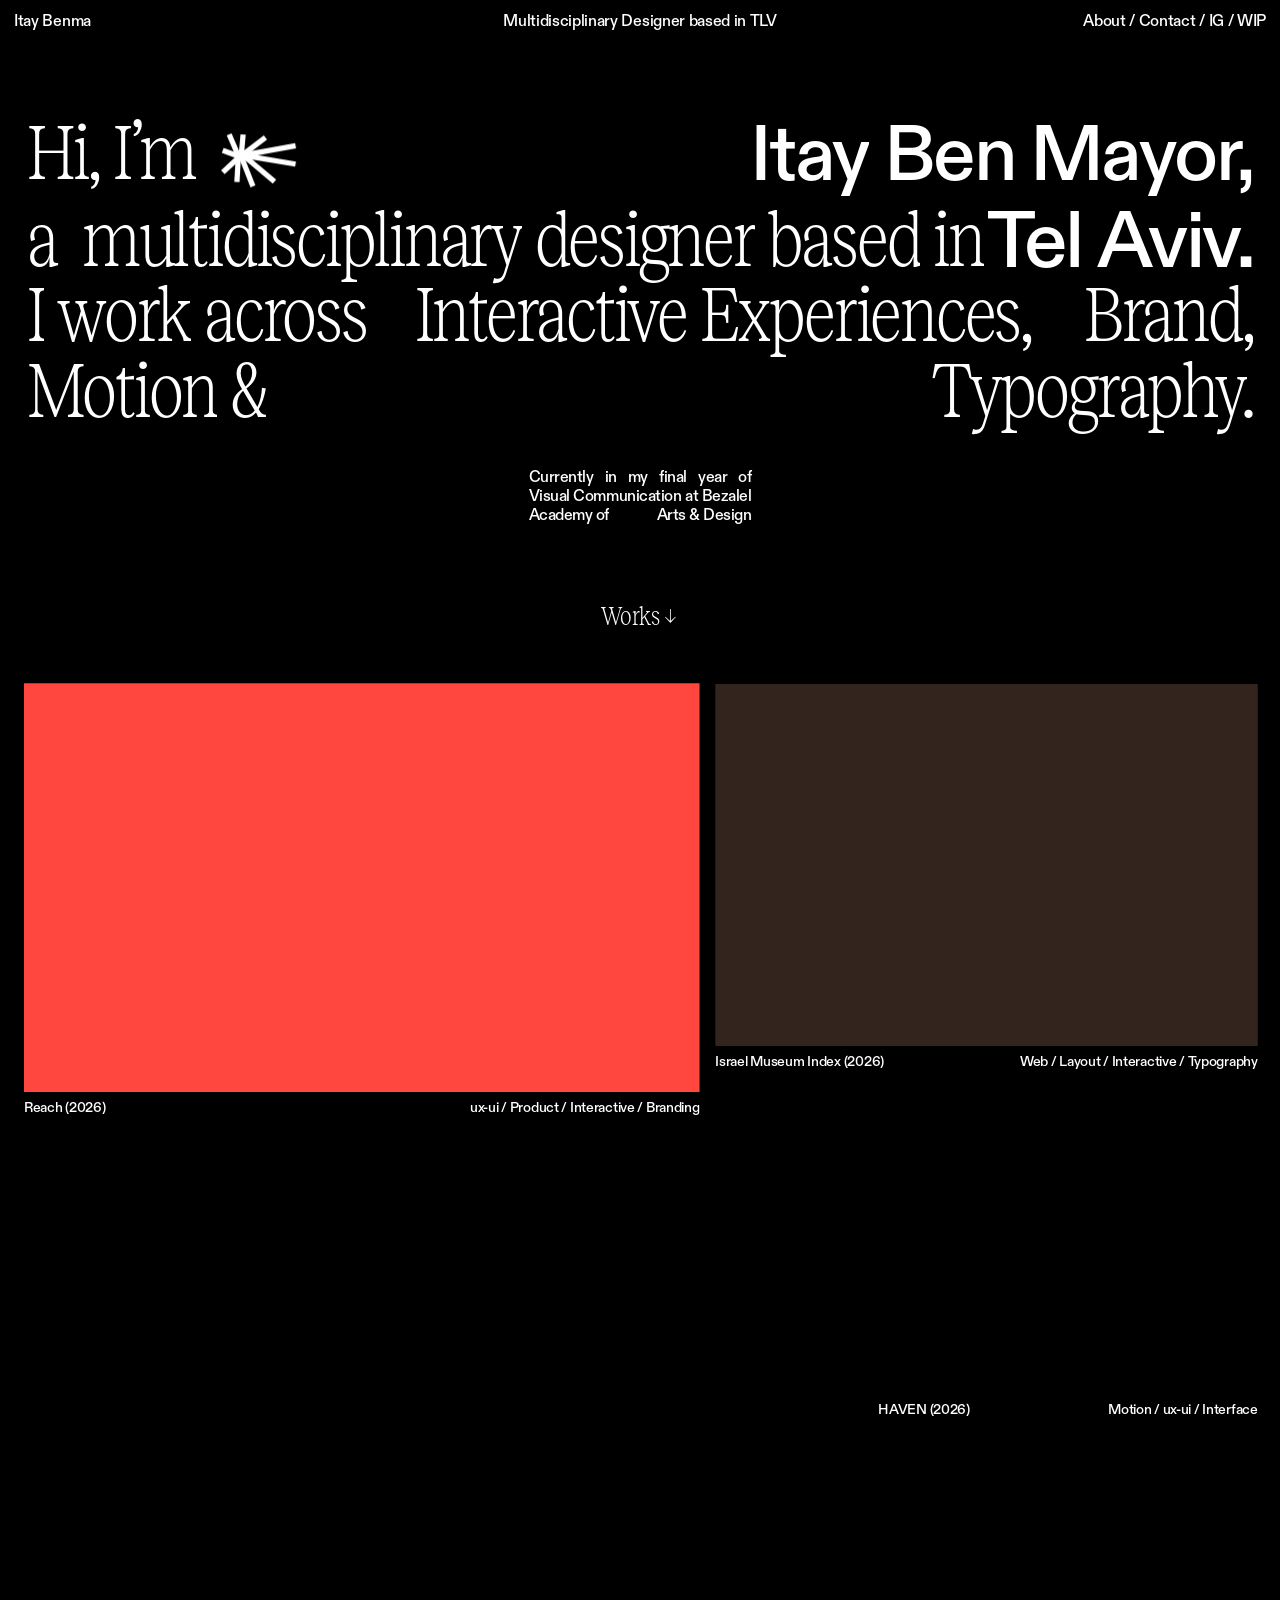
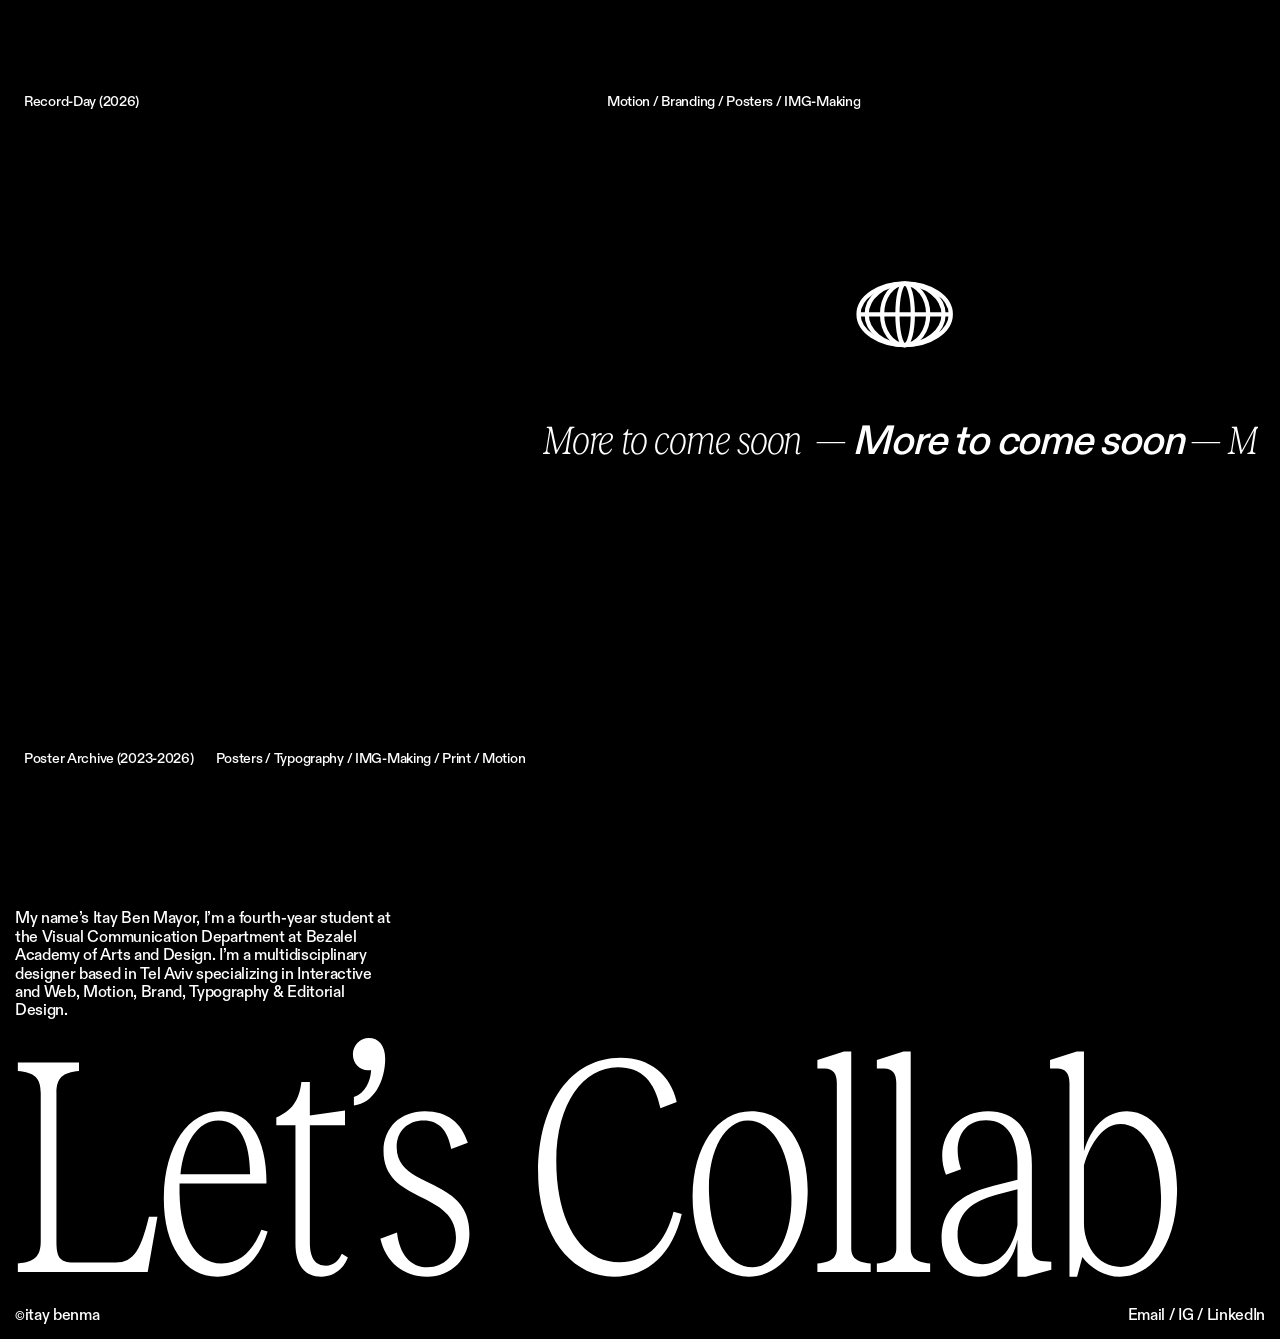
==== index.html @ f0931d13 "Videos back to their original quality (only reordered so they start playing at once); the museum sho" ====
<!DOCTYPE html>
<html lang="en">
<head>
  <meta charset="UTF-8">
  <meta name="viewport" content="width=device-width, initial-scale=1">
  <title>Itay Benma</title>
  <link rel="icon" href="favicon.svg?v=7" type="image/svg+xml">
  <link rel="stylesheet" href="styles.css?v=177">
  <!-- The fonts load right away, so a new page shows up already in its own type -->
  <link rel="preload" href="fonts/ABCDiatype-Medium-Trial.woff" as="font" type="font/woff" crossorigin>
  <link rel="preload" href="fonts/RecklessCondensedS-TRIAL-Light.woff" as="font" type="font/woff" crossorigin>
  <!-- Chrome: prepares a page in the background as soon as its link is pointed at or touched, so it opens instantly -->
  <script type="speculationrules">{ "prerender": [{ "where": { "href_matches": "/*" }, "eagerness": "moderate" }] }</script>
  <!-- The opening (home.js, styles.css "Intro"): on arriving or reloading,
       not when coming from another page of the site, going Back, or prepared in the background -->
  <script>
    const fromSite = document.referrer.startsWith(location.origin) || performance.getEntriesByType("navigation")[0]?.type === "back_forward";
    const isReload = performance.getEntriesByType("navigation")[0]?.type === "reload";
    if ((isReload || !fromSite) && !document.prerendering && !matchMedia("(prefers-reduced-motion: reduce)").matches) {
      document.documentElement.classList.add("intro");
      history.scrollRestoration = "manual"; // a reload starts at the top, where the intro plays
      // No scrolling until the intro is done (home.js takes .intro off then). The gestures themselves are
      // stopped, not the scrollbar hidden: hiding it would widen the page mid-intro, and iPhone ignores it
      const keys = [" ", "ArrowDown", "ArrowUp", "PageDown", "PageUp", "Home", "End"];
      const stop = (event) => { if (event.type !== "keydown" || keys.includes(event.key)) event.preventDefault(); };
      const gestures = ["wheel", "touchmove", "keydown"];
      gestures.forEach((type) => addEventListener(type, stop, { passive: false }));
      new MutationObserver((changes, watcher) => {
        if (document.documentElement.classList.contains("intro")) return;
        gestures.forEach((type) => removeEventListener(type, stop));
        watcher.disconnect();
      }).observe(document.documentElement, { attributes: true, attributeFilter: ["class"] });
    }
  </script>
  <!-- "?v=": raise the number after changing a script or styles.css, so browsers drop their old saved copy -->
  <script src="script.js?v=81" defer></script>
  <script src="home.js?v=42" defer></script>
</head>
<body class="home">
  <!-- Top bar: name (left), tagline (center), links (right) -->
  <header class="top-bar">
    <!-- On hover "Itay Benma" rolls into "Works" -->
    <a class="top-bar__name roll" href="index.html#works" aria-label="Itay Benma" aria-current="page"><span class="roll__from">Itay Benma</span><span class="roll__to link-line" aria-hidden="true">Works</span></a>
    <p class="top-bar__tagline">Multidisciplinary Designer based in TLV</p>
    <nav class="top-bar__links">
      <a class="link-line" href="about.html">About</a> /
      <!-- Kept together: on phones they share one line in the stacked menu -->
      <span class="top-bar__pair"><a class="link-line" href="#contact">Contact</a> / <a class="link-line" href="https://www.instagram.com/itay_benma/" target="_blank" rel="noopener"><span class="top-bar__ig">IG</span><span class="top-bar__instagram">Instagram</span></a></span> /
      <a class="link-line" href="wip.html">WIP</a>
    </nav>
  </header>

  <!-- Positions follow the 1440px-wide Figma frame ("Home screen") -->
  <main class="hero">
    <!-- Each line is spread across the page, like in Figma -->
    <h1 class="hero__statement">
      <span class="hero__line"><span>Hi, I’m</span><span class="hero__bold">Itay Ben Mayor,</span></span>
      <span class="hero__line"><span>a&nbsp; multidisciplinary designer based in</span><span class="hero__bold">Tel Aviv.</span></span>
      <span class="hero__line"><span>I work across</span><span>Interactive Experiences,</span><span>Brand,</span></span>
      <span class="hero__line"><span>Motion &amp;</span><span>Typography.</span></span>
    </h1>
    <!-- Phones: the headline as set in the Figma phone frame ("phone - home screen" 353:2), one line per row:
         the full lines run edge to edge, the first and last two are centered. Reckless, with the name and
         Tel Aviv in Diatype (<b>). The live headline above is kept for screen readers; home.js gives each
         word (.w) its window and its moment in the opening, like the live words -->
    <div class="hero__phone-statement" aria-hidden="true">
      <span class="hero__phone-line is-center"><span><span class="w">Hi,</span> <span class="w">I’m</span></span></span>
      <span class="hero__phone-line"><b class="w">Itay</b><b class="w">Ben</b><b class="w">Mayor,</b></span>
      <span class="hero__phone-line"><span class="w">a</span><span class="w">multidisciplinary</span></span>
      <span class="hero__phone-line"><span class="w">designer</span><span class="w">based</span><span class="w">in</span></span>
      <span class="hero__phone-line"><b class="w">Tel Aviv.</b><span class="w">I</span><span class="w">work</span></span>
      <span class="hero__phone-line"><span class="w">across</span><span class="w">Interactive</span></span>
      <span class="hero__phone-line"><span class="w">Experiences,</span><span class="w">Brand,</span></span>
      <span class="hero__phone-line is-center"><span class="w">Motion &amp;</span></span>
      <span class="hero__phone-line is-center"><span class="w">Typography.</span></span>
    </div>
    <img class="hero__spark" src="IMG/spark.svg" width="86" height="62" alt="">

    <p class="hero__note">Currently in my final year of Visual Communication at Bezalel Academy of <span class="hero__note-end">Arts &amp; Design</span></p>

    <!-- Computers: points down to the works; it comes in after the intro, its arrow dropping again and again behind a window -->
    <a class="hero__works" href="#works"><span class="link-line">Works</span> <span class="hero__arrow" aria-hidden="true"><span>→</span></span></a>

    <!-- Computers: the works as an index of rows (no. / name / year / tags); hovering one opens a crack, a click opens it
         to fill the screen while the others squash (styles.css "Works as an index of rows"). Phones: the cards, from the Figma phone frame -->
    <!-- #works holds both: on computers the grid (".tiles"), on phones the rows (".works") -->
    <div class="works-area" id="works">
    <!-- Computers: the works as a grid of five, as drawn in Figma ("Home screen" 302:132) -->
    <div class="tiles">
      <a class="tile tile--reach" href="reach.html" data-cursor="More info">
        <span class="tile__media"><video width="1920" height="1204" muted loop playsinline preload="none" data-play aria-hidden="true"><source src="IMG/Reach/web/site-sequence-phone.mp4" media="(max-width: 700px)"><source src="IMG/Reach/web/site-sequence.mp4"></video></span>
        <span class="tile__label"><span><span class="tile__no">no. 1</span> <span class="link-line">Reach
(2026)</span></span><span><span class="link-line">ux-ui / Product / Interactive / Branding</span></span></span>
      </a>
      <a class="tile tile--museum" href="israel-museum.html" data-cursor="More info">
        <span class="tile__media"><video width="1920" height="1178" muted loop playsinline preload="none" data-play aria-hidden="true"><source src="IMG/Israel-Museum-Index/web/showreel-phone.mp4" media="(max-width: 700px)"><source src="IMG/Israel-Museum-Index/web/showreel.mp4"></video></span>
        <span class="tile__label"><span><span class="tile__no">no. 2</span> <span class="link-line">Israel Museum Index
(2026)</span></span><span><span class="link-line">Web / Layout / Interactive / Typography</span></span></span>
      </a>
      <a class="tile tile--record" href="record-day.html" data-cursor="More info">
        <span class="tile__media"><video width="1920" height="1106" muted loop playsinline preload="none" data-play aria-hidden="true"><source src="IMG/Record-Day/web/train-station-phone.mp4" media="(max-width: 700px)"><source src="IMG/Record-Day/web/train-station.mp4"></video></span>
        <span class="tile__label"><span><span class="tile__no">no. 3</span> <span class="link-line">Record-Day
(2026)</span></span><span><span class="link-line">Motion / Branding / Posters / IMG-Making</span></span></span>
      </a>
      <a class="tile tile--haven" href="haven.html" data-cursor="More info">
        <span class="tile__media"><video src="IMG/HAVEN/web/desktop.mp4" width="1920" height="1080" muted loop playsinline preload="none" data-play aria-hidden="true"></video></span>
        <span class="tile__label"><span><span class="tile__no">no. 4</span> <span class="link-line">HAVEN
(2026)</span></span><span><span class="link-line">Motion / ux-ui / Interface</span></span></span>
      </a>
      <a class="tile tile--posters" href="posters.html" data-cursor="More info">
        <span class="tile__media"><video width="1080" height="1350" muted loop playsinline preload="none" data-play aria-hidden="true"><source src="IMG/Posters/web/showreel-edited-phone.mp4" media="(max-width: 700px)"><source src="IMG/Posters/web/showreel-edited.mp4"></video></span>
        <span class="tile__label"><span><span class="tile__no">no. 5</span> <span class="link-line">Poster Archive
(2023-2026)</span></span><span><span class="link-line">Posters / Typography / IMG-Making / Print<span class="tile__computer-only"> / Motion</span></span></span></span>
      </a>
    </div>

    <!-- Computers: beside Poster Archive, About's globe and a strip like its "Open to work" (Figma "Home screen experiments" 703:2) -->
    <svg class="more-soon__globe" viewBox="-3 -3 115.5 79" aria-hidden="true" fill="none" stroke="white" stroke-width="5">
      <ellipse cx="54.75" cy="36.5" rx="54.75" ry="36.5"/>
      <line x1="0" y1="36.5" x2="109.5" y2="36.5"/>
      <g class="globe__meridians">
        <path/><path/><path/><path/><path/><path/>
      </g>
    </svg>
    <div class="more-soon__strip" aria-label="More to come soon">
      <p class="about-story__track" aria-hidden="true"><span><i>More to come soon</i>  — <b>More to come soon</b> — </span><span><i>More to come soon</i>  — <b>More to come soon</b> — </span><span><i>More to come soon</i>  — <b>More to come soon</b> — </span><span><i>More to come soon</i>  — <b>More to come soon</b> — </span></p>
    </div>

    <div class="works">
    <!-- The works. Hovering a card turns the cursor into a circle in the project's colors with "More info"
         (data-cursor, script.js; the colors are --circle and --circle-ink in styles.css) -->
    <a class="work work--reach" href="reach.html" data-cursor="More info">
      <!-- Touch screens have no cursor to grow, so the card wears the circle as a sticker instead -->
      <span class="work__sticker" aria-hidden="true"><svg viewBox="0 0 120 120"><path id="sticker-reach" d="M60 60m-41 0a41 41 0 1 1 82 0a41 41 0 1 1 -82 0" fill="none"/><text><textPath href="#sticker-reach" textLength="257" lengthAdjust="spacing">More info · More info · </textPath></text></svg></span>
      <span class="work__row"><span class="work__track"><span>no. 1</span><span><b>Reach</b></span><b>(2026)</b><span>ux-ui / Product / Interactive / Branding</span></span></span>
      <!-- Computers: the open card, as drawn in Figma ("Home screen"): three screens on a dark board with two route
           lines, the site on a red board, and two app clips over a route line. It runs left without end
           (home.js copies the set once after itself). Phones keep the frame under it -->
      <span class="work__card work__card--reach">
        <span class="work__set">
          <span class="work__board work__board--dark"></span>
          <span class="work__route work__route--1"><span><img src="IMG/Reach/page/vector-141.svg" width="708.89" height="52.4959" alt="" loading="lazy"></span></span>
          <span class="work__route work__route--2"><span><img src="IMG/Reach/page/vector-142.svg" width="708.742" height="52.9892" alt="" loading="lazy"></span></span>
          <img class="work__card-phone work__card-phone--congrats" src="IMG/Reach/mood/reach-phone-congrats.png" width="844" height="1738" alt="" loading="lazy">
          <img class="work__card-phone work__card-phone--timer" src="IMG/Reach/mood/reach-phone-timer.png" width="844" height="1738" alt="" loading="lazy">
          <img class="work__card-phone work__card-phone--arm" src="IMG/Reach/mood/reach-phone-arm-pain.png" width="844" height="1738" alt="" loading="lazy">
          <span class="work__board work__board--red"></span>
          <video class="work__card-site" width="1920" height="1204" muted loop playsinline preload="none" data-play aria-hidden="true"><source src="IMG/Reach/web/site-sequence-phone.mp4" media="(max-width: 700px)"><source src="IMG/Reach/web/site-sequence.mp4"></video>
          <img class="work__card-line" src="IMG/Reach/page/card-route.svg" width="303.238" height="111.823" alt="" loading="lazy">
          <video class="work__card-app work__card-app--home" src="IMG/Reach/web/app-home.mp4" width="1380" height="1992" muted loop playsinline preload="none" data-play aria-hidden="true"></video>
          <video class="work__card-app work__card-app--check-in" src="IMG/Reach/web/app-check-in.mp4" width="1380" height="1992" muted loop playsinline preload="none" data-play aria-hidden="true"></video>
        </span>
      </span>
      <span class="work__frame">
        <span class="work__label"><span>No. 1</span><span>Reach</span></span>
        <video class="work__site" width="1920" height="1204" muted loop playsinline preload="none" data-play aria-hidden="true"><source src="IMG/Reach/web/site-sequence-phone.mp4" media="(max-width: 700px)"><source src="IMG/Reach/web/site-sequence.mp4"></video>
        <img class="work__phone" src="IMG/Reach/mood/reach-phone-arm-pain.png" width="844" height="1738" alt="" loading="lazy">
      </span>
      <span class="work__info">
        <span>Landing Page &amp; App</span>
        <span>ux-ui / Product / Interactive / Branding</span>
      </span>
    </a>

    <a class="work work--museum" href="israel-museum.html" data-cursor="More info">
      <span class="work__sticker" aria-hidden="true"><svg viewBox="0 0 120 120"><path id="sticker-museum" d="M60 60m-41 0a41 41 0 1 1 82 0a41 41 0 1 1 -82 0" fill="none"/><text><textPath href="#sticker-museum" textLength="257" lengthAdjust="spacing">More info · More info · </textPath></text></svg></span>
      <span class="work__row"><span class="work__track"><span>no. 2</span><span><b>Israel Museum Index</b></span><b>(2026)</b><span>Web / Layout / Interactive / Typography</span></span></span>
      <!-- Computers: the open card. Israel Museum Index: four of its page's clips, side by side and running left (home.js). Phones keep the frame under it -->
      <span class="work__card work__card--row">
        <video width="1920" height="1178" muted loop playsinline preload="none" data-play aria-hidden="true"><source src="IMG/Israel-Museum-Index/web/showreel-phone.mp4" media="(max-width: 700px)"><source src="IMG/Israel-Museum-Index/web/showreel.mp4"></video>
        <video width="1920" height="1170" muted loop playsinline preload="none" data-play aria-hidden="true"><source src="IMG/Israel-Museum-Index/web/03-artwork-page-phone.mp4" media="(max-width: 700px)"><source src="IMG/Israel-Museum-Index/web/03-artwork-page.mp4"></video>
        <video width="1920" height="1170" muted loop playsinline preload="none" data-play aria-hidden="true"><source src="IMG/Israel-Museum-Index/web/04-index-list-grid-phone.mp4" media="(max-width: 700px)"><source src="IMG/Israel-Museum-Index/web/04-index-list-grid.mp4"></video>
        <video width="1920" height="1170" muted loop playsinline preload="none" data-play aria-hidden="true"><source src="IMG/Israel-Museum-Index/web/collections-hover-phone.mp4" media="(max-width: 700px)"><source src="IMG/Israel-Museum-Index/web/collections-hover.mp4"></video>
      </span>
      <span class="work__frame">
        <span class="work__label"><span>No. 2</span><span>Israel Museum Index</span></span>
        <span class="work__screen">
          <video class="work__reel" width="1920" height="1178" muted loop playsinline preload="none" data-play aria-hidden="true"><source src="IMG/Israel-Museum-Index/web/showreel-phone.mp4" media="(max-width: 700px)"><source src="IMG/Israel-Museum-Index/web/showreel.mp4"></video>
        </span>
      </span>
      <span class="work__info">
        <span>Website</span>
        <span>Web / Layout / Interactive / Typography</span>
      </span>
    </a>

    <!-- No pages for these two yet, so they aren't links -->
    <a class="work work--record" href="record-day.html" data-cursor="More info">
      <span class="work__sticker" aria-hidden="true"><svg viewBox="0 0 120 120"><path id="sticker-record" d="M60 60m-41 0a41 41 0 1 1 82 0a41 41 0 1 1 -82 0" fill="none"/><text><textPath href="#sticker-record" textLength="257" lengthAdjust="spacing">More info · More info · </textPath></text></svg></span>
      <span class="work__row"><span class="work__track"><span>no. 3</span><span><b>Record-Day</b></span><b>(2026)</b><span>Motion / Branding / Posters / IMG-Making</span></span></span>
      <!-- Computers: the open card. Record Day: four of its page's pieces, side by side and running left (home.js). Phones keep the frame under it -->
      <span class="work__card work__card--row">
        <video width="848" height="1508" muted loop playsinline preload="none" data-play aria-hidden="true"><source src="IMG/Record-Day/web/bus-poster-phone.mp4" media="(max-width: 700px)"><source src="IMG/Record-Day/web/bus-poster.mp4"></video>
        <video width="1920" height="1106" muted loop playsinline preload="none" data-play aria-hidden="true"><source src="IMG/Record-Day/web/train-station-phone.mp4" media="(max-width: 700px)"><source src="IMG/Record-Day/web/train-station.mp4"></video>
        <video width="848" height="1508" muted loop playsinline preload="none" data-play aria-hidden="true"><source src="IMG/Record-Day/web/schedule-phone.mp4" media="(max-width: 700px)"><source src="IMG/Record-Day/web/schedule.mp4"></video>
        <video width="1080" height="1350" muted loop playsinline preload="none" data-play aria-hidden="true"><source src="IMG/Record-Day/web/title-phone.mp4" media="(max-width: 700px)"><source src="IMG/Record-Day/web/title.mp4"></video>
      </span>
      <span class="work__frame">
        <span class="work__label"><span>No. 3</span><span>Record Day</span></span>
        <span class="work__screen">
          <video class="work__poster" src="IMG/Record-Day/web/card-bus-poster.mp4" width="240" height="426" muted loop playsinline preload="none" data-play aria-hidden="true"></video>
          <video class="work__poster" src="IMG/Record-Day/web/card-story-3.mp4" width="240" height="426" muted loop playsinline preload="none" data-play aria-hidden="true"></video>
          <video class="work__poster" src="IMG/Record-Day/web/card-story-2.mp4" width="240" height="426" muted loop playsinline preload="none" data-play aria-hidden="true"></video>
        </span>
      </span>
      <span class="work__info">
        <span>Branding in Motion</span>
        <span>Motion / Branding / Poster / IMG-Making</span>
      </span>
    </a>

    <a class="work work--haven" href="haven.html" data-cursor="More info">
      <span class="work__sticker" aria-hidden="true"><svg viewBox="0 0 120 120"><path id="sticker-haven" d="M60 60m-41 0a41 41 0 1 1 82 0a41 41 0 1 1 -82 0" fill="none"/><text><textPath href="#sticker-haven" textLength="257" lengthAdjust="spacing">More info · More info · </textPath></text></svg></span>
      <span class="work__row"><span class="work__track"><span>no. 4</span><span><b>HAVEN</b></span><b>(2026)</b><span>Motion / ux-ui / Interface / Branding</span></span></span>
      <!-- Computers: the open card. HAVEN: its three clips, side by side and running left (home.js). Phones keep the frame under it -->
      <span class="work__card work__card--row">
        <video class="work__card-cropped" src="IMG/HAVEN/web/desktop.mp4" width="1920" height="1080" muted loop playsinline preload="none" data-play aria-hidden="true"></video>
        <video src="IMG/HAVEN/web/onboarding-desktop.mp4" width="1440" height="1024" muted loop playsinline preload="none" data-play aria-hidden="true"></video>
        <video src="IMG/HAVEN/web/popup-feature.mp4" width="720" height="700" muted loop playsinline preload="none" data-play aria-hidden="true"></video>
      </span>
      <span class="work__frame">
        <span class="work__label"><span>No. 4</span><span>HAVEN</span></span>
        <video class="work__wide" src="IMG/HAVEN/web/desktop.mp4" width="1920" height="1080" muted loop playsinline preload="none" data-play aria-hidden="true"></video>
      </span>
      <span class="work__info">
        <span>Brand &amp; Interface</span>
        <span>Motion / ux-ui / Interaction</span>
      </span>
    </a>

    <!-- No. 5: on computers the posters in IMG/Posters, as mp4s (IMG/Posters/web), ordered so no two neighbours share a palette, even where the loop meets.
         The stills never play (no data-play): they just show their one frame, so nothing restarts while the strip runs.
         The rows are hidden now (styles.css, .works), so nothing in them loads (preload="none", loading="lazy") -->
    <a class="work work--posters" href="posters.html" data-cursor="More info">
      <span class="work__sticker" aria-hidden="true"><svg viewBox="0 0 120 120"><path id="sticker-posters" d="M60 60m-41 0a41 41 0 1 1 82 0a41 41 0 1 1 -82 0" fill="none"/><text><textPath href="#sticker-posters" textLength="257" lengthAdjust="spacing">More info · More info · </textPath></text></svg></span>
      <span class="work__row"><span class="work__track"><span>no. 5</span><span><b>Poster Archive</b></span><b>(2026)</b><span>Posters / Layout / Typography / Print</span></span></span>
      <span class="work__card work__card--row">
        <video src="IMG/Posters/web/radiohead.mp4" width="930" height="1240" muted playsinline preload="none" aria-hidden="true"></video>
        <video src="IMG/Posters/web/letter-to-infinity.mp4" width="868" height="1240" muted playsinline preload="none" aria-hidden="true"></video>
        <video src="IMG/Posters/web/bat.mp4" width="698" height="1240" muted loop playsinline preload="none" data-play aria-hidden="true"></video>
        <video src="IMG/Posters/web/casiopea.mp4" width="868" height="1240" muted playsinline preload="none" aria-hidden="true"></video>
        <video src="IMG/Posters/web/swedish-wrench.mp4" width="868" height="1240" muted playsinline preload="none" aria-hidden="true"></video>
        <video src="IMG/Posters/web/amsterdam-book-launch.mp4" width="868" height="1240" muted playsinline preload="none" aria-hidden="true"></video>
        <video src="IMG/Posters/web/night-in-the-course.mp4?v=2" width="496" height="1240" muted playsinline preload="none" aria-hidden="true"></video>
      </span>
      <!-- Phones: three of its motion posters on the black screen, like Record Day's card -->
      <span class="work__frame">
        <span class="work__label"><span>No. 5</span><span>Poster Archive</span></span>
        <span class="work__screen">
          <video class="work__poster" src="IMG/Posters/web/card-medusa.mp4" width="240" height="426" muted loop playsinline preload="none" data-play aria-hidden="true"></video>
          <video class="work__poster" src="IMG/Posters/web/card-bat.mp4" width="240" height="426" muted loop playsinline preload="none" data-play aria-hidden="true"></video>
          <video class="work__poster" src="IMG/Posters/web/card-malaria.mp4" width="240" height="426" muted loop playsinline preload="none" data-play aria-hidden="true"></video>
        </span>
      </span>
      <span class="work__info">
        <span>Posters</span>
        <span>Posters / Layout / Typography / Print</span>
      </span>
    </a>
    </div>
    </div>

  </main>

  <footer class="footer" id="contact">
    <p class="footer__bio">My name’s Itay Ben Mayor, I’m a fourth-year student at the Visual Communication Department at Bezalel Academy of Arts and Design. I’m a multidisciplinary designer based in Tel Aviv specializing in Interactive and Web, Motion, Brand, Typography &amp; Editorial Design.</p>

    <!-- Hovering a link under it rolls "Let's Collab" into that link's word, like the name into "Works" (script.js) -->
    <p class="footer__collab" aria-label="Let’s Collab"><span class="footer__word" aria-hidden="true">Let’s Collab</span></p>

    <!-- Bottom row: copyright, contact links -->
    <div class="footer__bottom">
      <p><span class="footer__copyright">©</span>itay benma</p>
      <nav class="footer__links">
        <a class="link-line" href="mailto:itaybnmr@gmail.com" data-collab="Email">Email</a> /
        <a class="link-line" href="https://www.instagram.com/itay_benma/" target="_blank" rel="noopener" data-collab="Instagram">IG</a> /
        <a class="link-line" href="https://www.linkedin.com/in/itay-ben-mayor-765231284/" target="_blank" rel="noopener" data-collab="LinkedIn">LinkedIn</a>
      </nav>
    </div>
  </footer>
</body>
</html>
---- styles.css ----
/* ===== Fonts (from the Figma file) ===== */
@font-face {
  font-family: "Reckless Condensed";
  src: url("fonts/RecklessCondensedS-TRIAL-LightItalic.woff") format("woff");
  font-weight: 300;
  font-style: italic;
}

@font-face {
  font-family: "Reckless Condensed";
  src: url("fonts/RecklessCondensedS-TRIAL-Light.woff") format("woff");
  font-weight: 300;
  font-style: normal;
}

@font-face {
  font-family: "ABC Diatype";
  src: url("fonts/ABCDiatype-Medium-Trial.woff") format("woff");
  font-weight: 500;
  font-style: normal;
}

@font-face {
  font-family: "ABC Diatype";
  src: url("fonts/ABCDiatype-Bold-Trial.woff") format("woff");
  font-weight: 700;
  font-style: normal;
}

/* ===== Design tokens: the variables and text styles of the Figma file, under the same names
   (Figma's "color/bg" is --color-bg here: a CSS name can't have a slash) ===== */
:root {
  /* Colors: Primitives */
  --black: #000000;
  --white: #ffffff;
  --red: #ff473f;
  --paper: #faf9f6;

  /* Colors: Tokens */
  --color-bg: var(--black);
  --color-text: var(--white);
  --color-accent: var(--red); /* Reach's red: its boards and its cursor circle */
  --color-card: var(--paper); /* the work cards on the home page */
  --color-card-text: var(--black); /* the labels on the cards */

  /* Colors the site uses that aren't in Figma */
  --color-panel: #0c0e12; /* the dark boards behind the work */
  --color-board-museum: #33241d; /* the brown boards on the Israel Museum Index page */

  /* Spacing */
  --space-2xs: 2px;
  --space-xs: 3px;
  --space-s: 11px; /* from the top of the screen */
  --space-m: 14px; /* from the sides of the screen */
  --space-l: 40px;

  /* Font sizes. Title and subtitle are px on Figma's 1440px-wide frame, written as plain numbers
     so the page can scale them with the width: calc(var(--size-title) * var(--x)) */
  --size-caption: 14px;
  --size-body: 16px;
  --size-body-phone: 18px; /* the project pages' texts in the phone frames */
  --size-subtitle: 65;
  --size-title: 108;

  /* Text styles */
  --title-font-family: "Reckless Condensed", Georgia, serif;
  --title-font-weight: 300; /* Light */
  --title-line-height: normal; /* Auto */
  --title-letter-spacing: -0.03em;

  --subtitle-font-family: "Reckless Condensed", Georgia, serif;
  --subtitle-font-weight: 300; /* Light */
  --subtitle-line-height: normal; /* Auto */
  --subtitle-letter-spacing: -0.03em;

  --body-font-family: "ABC Diatype", Helvetica, Arial, sans-serif;
  --body-font-weight: 500; /* Medium */
  --body-line-height: 1.15; /* 115% */
  --body-letter-spacing: -0.02em;
  --bold-font-weight: 700; /* Bold: the labels in About's "Tools & Such" */

  --caption-font-family: "ABC Diatype", Helvetica, Arial, sans-serif;
  --caption-font-weight: 500; /* Medium */
  --caption-line-height: normal; /* Auto */
  --caption-letter-spacing: -0.02em;

  --nav-font-family: "ABC Diatype", Helvetica, Arial, sans-serif;
  --nav-font-weight: 500; /* Medium */
  --nav-line-height: normal; /* Auto */
  --nav-letter-spacing: -0.02em;

  /* Thickness of the line under links on hover */
  --line-thickness: 1.5px;
  --line-gap: 2px; /* the gap the hover line leaves on each side of a letter that reaches down into it (.link-line) */
  --line-raise: 0.05em; /* how far the hover line sits above the bottom of the text: just under the letters, so g, p, y and the brackets cross it */

  /* One pixel of the keyboard-focus frame: its thickness, and the step at its corners */
  --pixel: 2px;

  /* Custom mouse cursor */
  --cursor-size: 16px;

  /* The site's ease: comes in quickly, slows down softly
     (the same curve the headline letters use to come back in) */
  --ease: cubic-bezier(0.25, 1, 0.5, 1);
  /* Starts and ends softly: for things that open, like the WIP drawer */
  --ease-in-out: cubic-bezier(0.65, 0, 0.35, 1);
  /* How long Tab takes to glide the page from top to bottom and back (script.js) */
  --glide-duration: 1.4s;
  --fade-duration: 0.35s; /* text fading out over a picture, and the top bar at the footer */
}

/* ===== Moving between pages =====
   The top bar is the same on every page, so it stays put (its own "top-bar" group).
   Everything else crossfades: the old page lifts a little and fades out,
   the new one rises into place, both on the site's ease. */
@view-transition {
  navigation: auto;
}

.top-bar {
  view-transition-name: top-bar;
}

/* Quick, so the new page follows the click at once (it was 0.3s + 0.5s after a 0.1s wait on computers,
   which felt slow; now everywhere what touch screens had) */
::view-transition-old(root) {
  animation: 0.15s var(--ease-in-out) both page-out;
}

::view-transition-new(root) {
  animation: 0.3s var(--ease) both page-in;
}

::view-transition-group(top-bar) {
  animation-duration: 0.3s;
  animation-timing-function: var(--ease-in-out);
}

@keyframes page-out {
  to { opacity: 0; transform: translateY(-12px); }
}

@keyframes page-in {
  from { opacity: 0; transform: translateY(16px); }
}

@media (prefers-reduced-motion: reduce) {
  @view-transition {
    navigation: none;
  }
}

/* ===== Basics ===== */
* {
  margin: 0;
  padding: 0;
  box-sizing: border-box;
}

/* Nothing passing the side for a moment (letters rolling, a sticker popping in) may let
   Safari slide the whole page sideways */
html,
body {
  overflow-x: clip;
}

body {
  background: var(--color-bg);
  color: var(--color-text);
  font-family: var(--body-font-family);
}

/* Site rule: wherever text crosses something (an image, a video, other text), it turns negative.
   "difference" keeps white text white on the black page and flips it over anything else.
   Set on whole blocks of text, not single letters, so letters never cancel each other out.
   New kinds of text blocks go in this list. */
h1,
h2,
h3,
p,
nav,
.top-bar,
.process__entry > span {
  mix-blend-mode: difference;
}

/* Selected text: white highlight with black text (instead of the default blue) */
::selection {
  background: var(--color-text);
  color: var(--color-bg);
}

/* ===== Custom mouse cursor ===== */

/* Hidden by default: phones and tablets have no mouse */
.cursor {
  display: none;
}

/* Only on devices with a mouse or trackpad, and only once script.js has
   added the "has-custom-cursor" class (so the page never ends up with no cursor) */
@media (hover: hover) and (pointer: fine) {
  /* Hide the normal arrow everywhere... */
  .has-custom-cursor {
    cursor: none;
  }

  /* ...including over links, which show their own circle state instead of the hand */
  .has-custom-cursor a {
    cursor: none;
  }

  .has-custom-cursor .cursor {
    position: fixed;
    top: 0;
    left: 0;
    z-index: 100; /* above everything else */
    width: var(--cursor-size);
    height: var(--cursor-size);
    border-radius: 50%;
    display: block;
    background: var(--color-text);
    pointer-events: none; /* clicks go through the circle to the page */
    opacity: 0; /* invisible until the mouse moves into the page */
  }

  .has-custom-cursor .cursor.is-visible {
    opacity: 1;
  }

  .has-custom-cursor .cursor {
    transition: width 0.4s var(--ease), height 0.4s var(--ease);
  }

  /* Over the site's text the dot is a negative of the letters under it (not over pictures or videos) */
  .has-custom-cursor .cursor.is-negative {
    mix-blend-mode: difference;
  }

  /* Over a link: the circle grows a little */
  .has-custom-cursor .cursor.is-small {
    --cursor-size: 36px;
  }

  /* Big circle in the card's colors with the project's name going around inside it */
  .has-custom-cursor .cursor.is-big {
    --cursor-size: 120px;
    background: var(--circle); /* the card's colors (script.js copies them over) */
  }

  .cursor__ring {
    width: 100%;
    height: 100%;
    fill: var(--circle-ink);
    font-family: var(--body-font-family);
    font-size: 17px;
    font-weight: var(--body-font-weight); /* Medium */
    letter-spacing: 0.02em;
    opacity: 0;
    transition: opacity 0.2s linear;
    animation: spin 8s linear infinite;
  }

  .cursor.is-big .cursor__ring {
    opacity: 1;
    transition-delay: 0.15s; /* the text shows once the circle has grown */
  }
}

@keyframes spin {
  to { rotate: 360deg; }
}

@media (prefers-reduced-motion: reduce) {
  .cursor__ring {
    animation: none;
  }
}

/* Top bar with three parts: left, center, right.
   It stays at the top while the page scrolls under it. */
.top-bar {
  position: fixed;
  z-index: 1; /* above the headline */
  top: var(--space-s);
  left: var(--space-m);
  right: var(--space-m);
  display: grid;
  grid-template-columns: 1fr auto 1fr; /* side columns equal, so the middle stays centered */
  gap: var(--space-m);
  font-size: var(--size-body);
  font-weight: var(--nav-font-weight);
  letter-spacing: var(--nav-letter-spacing);
}

/* At the footer the top bar fades out, and back in on the way up (script.js adds .is-at-footer) */
.top-bar {
  transition: opacity var(--fade-duration) var(--ease-in-out);
}

.is-at-footer .top-bar {
  opacity: 0;
  pointer-events: none;
}

/* The name leads home; it looks like the rest of the bar */
.top-bar__name {
  color: inherit;
  text-decoration: none;
}

/* ===== Roll: on hover the letters roll up one by one and another word rolls in from below
   (script.js splits both words into letters and numbers them in --i) ===== */
.roll {
  display: inline-grid;
  justify-self: start;
  overflow: hidden; /* the letters disappear above and below */
}

.roll > span {
  grid-area: 1 / 1; /* both words in the same spot */
  justify-self: start; /* as wide as its own text, so the line under "Works" fits it */
}

.roll__letter {
  display: inline-block;
  white-space: pre;
  transition: transform 0.5s var(--ease);
  transition-delay: calc(var(--i) * 25ms);
}

.roll__to .roll__letter {
  transform: translateY(100%);
}

.roll:is(:hover, :focus-visible, :active, [data-state]) .roll__from .roll__letter {
  transform: translateY(-100%);
}

.roll:is(:hover, :focus-visible, :active, [data-state]) .roll__to .roll__letter {
  transform: none;
}

/* The line comes in with the word */
.roll:is(:hover, :focus-visible, :active, [data-state]) .link-line {
  background-size: 100% var(--line-thickness);
  background-position-x: 0;
}

/* Touch screens: no rolling, the name just stays "Itay Benma" */
@media (hover: none) {
  .roll__to {
    display: none;
  }

  /* A tap doesn't roll it either: the word stays put while it's pressed */
  .roll:is(:hover, :active, :focus-visible):not(.is-active) .roll__from .roll__letter {
    transform: none;
  }

  .roll.is-active .roll__to {
    display: inline;
  }
}

/* Scrolled down to the works (home.js): the name stays rolled into "Works", with its line */
.roll.is-active .roll__from .roll__letter {
  transform: translateY(-100%);
}

.roll.is-active .roll__to .roll__letter {
  transform: none;
}

.roll.is-active .link-line {
  background-size: 100% var(--line-thickness);
  background-position-x: 0;
}
.top-bar__tagline {
  text-align: center;
}

.top-bar__links {
  text-align: right;
}

/* Phones: a short, light top bar, like the phone reference (ofirgu.cargo.site):
   one line, the name on the left and the menu on the right; the tagline is said by the page itself */
@media (max-width: 700px) {
  :root {
    --space-m: 12px;
  }

  /* The bar is 18px on phones (Figma's phone frames), "IG" spelled out, the menu breaking in Figma's 238px */
  .top-bar {
    font-size: var(--size-body-phone);
    grid-template-columns: 1fr auto;
    line-height: 1.2;
  }

  .top-bar__tagline {
    display: none;
  }

  .top-bar__links {
    max-width: calc(238 * 100vw / 402);
  }

  /* The menu takes two lines; the name stays one line high, so its second word stays hidden */
  .top-bar__name {
    align-self: start;
  }

  .top-bar .top-bar__ig {
    display: none;
  }

  .top-bar .top-bar__instagram {
    display: inline;
  }
}

/* "Instagram" in the bar and the works' numbers are only in the phone frames */
.top-bar__instagram,
.tile__no {
  display: none;
}


/* Link with a line that enters from the left on hover
   and leaves to the right when the mouse moves away */
.link-line {
  color: inherit;
  text-decoration: none;
  background-image: linear-gradient(currentColor, currentColor); /* the line */
  background-repeat: no-repeat;
  background-size: 0% var(--line-thickness); /* hidden: zero width */
  background-position-x: 100%; /* anchored right, so it shrinks away to the right */
  background-position-y: calc(100% - var(--line-raise)); /* up under the letters, where their tails cross it */
  transition: background-size 0.3s ease;
  /* Where a letter reaches down into the line (g, p, y, the brackets) the line breaks around it, like skip-ink:
     each letter wears a thin outline in the page's color, sideways, that covers the line next to it.
     On the black page it can't be seen anywhere else */
  text-shadow:
    var(--line-gap) 0 var(--color-bg),
    calc(var(--line-gap) / -1) 0 var(--color-bg),
    calc(var(--line-gap) / 2) 0 var(--color-bg),
    calc(var(--line-gap) / -2) 0 var(--color-bg);
}

.link-line:hover,
.link-line:focus-visible,
.link-line:active,
.link-line[data-state],
.link-line.is-tapped {
  background-size: 100% var(--line-thickness); /* full width */
  background-position-x: 0;  /* anchored left, so it grows in from the left */
}

/* Touch screens: a tap leaves the "hover" stuck on, so there the line only comes
   with .is-tapped (script.js adds it on the tap, for links that don't change the page;
   a link that does gets its line drawn on the new page, see .is-current) */
@media (hover: none) {
  .link-line:hover {
    background-size: 0% var(--line-thickness);
  }

  .link-line.is-tapped {
    background-size: 100% var(--line-thickness);
    transition-duration: 0.2s;
  }
}

/* The part of the home page you've scrolled to (home.js): its link keeps the line */
.link-line.is-active {
  background-size: 100% var(--line-thickness);
  background-position-x: 0;
}

/* The page you're on: the hover line stays */
.link-line.is-current {
  background-size: 100% var(--line-thickness);
  background-position-x: 0;
  /* Draws in from the left as the page arrives, as if following the click that led here */
  animation: line-in 0.5s var(--ease) 0.15s both;
}

@keyframes line-in {
  from { background-size: 0% var(--line-thickness); }
}

/* ===== States =====
   Every link and card has four: as it is, hovered, pressed and focused from the keyboard.
   [data-state] shows one of them held still, for the styleguide (styleguide.html) */

/* Pressed: the link turns into its own negative for as long as it's held
   (without the letters' outline, which would show on the white) */
.link-line:is(:active, [data-state="active"]),
.roll:is(:active, [data-state="active"]) {
  background-color: var(--color-text);
  color: var(--color-bg);
}

:is(.link-line, .roll):is(:active, [data-state="active"]),
:is(.link-line, .roll):is(:active, [data-state="active"]) * {
  text-shadow: none;
}

/* A pressed card's labels turn negative: only as the "Pressed" state on the styleguide board,
   not on the site, where it flashed a black bar on the card as it was clicked */
.work[data-state="active"] :is(.work__label, .work__info) {
  background: var(--color-card-text);
  color: var(--color-card);
}

/* Keyboard focus: a frame around whatever is focused, a pixel away from it, each corner cut by
   one pixel, that glides in from further out. Only from the keyboard (a click doesn't draw it).
   It's copies of the box: one in the page's color (on top) clears the gap, and four in the
   text's color, each pushed a pixel to one side, make the frame and leave its corners cut. */
:focus-visible,
[data-state="focus"] {
  --step: var(--pixel);
  outline: none;
  box-shadow:
    0 0 0 var(--step) var(--color-bg),
    var(--step) 0 0 var(--step) var(--color-text),
    calc(-1 * var(--step)) 0 0 var(--step) var(--color-text),
    0 var(--step) 0 var(--step) var(--color-text),
    0 calc(-1 * var(--step)) 0 var(--step) var(--color-text);
  animation: pixel-in 0.3s var(--ease) both;
}

@property --step {
  syntax: "<length>";
  inherits: false;
  initial-value: 0px;
}

@keyframes pixel-in {
  from { --step: calc(3 * var(--pixel)); }
}

@media (prefers-reduced-motion: reduce) {
  .link-line.is-current {
    animation: none;
  }

  :focus-visible,
  [data-state="focus"] {
    animation: none;
  }
}

/* ===== Process page ===== */

/* Two units, so the page keeps the Figma proportions on any screen:
   --x = 1px of the 1440px-wide frame (sideways), --u = 1px of its 1024px height (up and down) */
.process {
  --x: calc(100vw / 1440);
  --u: calc(100vh / 1024);
  /* The text column starts right under "Multidisciplinary Designer based in TLV",
     which is centered and 235.6px wide */
  --column: calc(50vw - 117.8px);
  position: relative;
  height: 100vh;
  overflow: clip; /* letters flying off don't make the page wider */
  font-size: var(--size-body);
  font-weight: var(--body-font-weight);
  letter-spacing: var(--body-letter-spacing);
}

.process > * {
  position: absolute;
}

.process__intro {
  left: var(--column);
  top: calc(78 * var(--u));
  width: 345px; /* fixed, like the 14px text in it, so the lines break where they do in Figma on any screen */
  line-height: var(--body-line-height);
}

/* The second paragraph starts with an indent (10 spaces in Figma) */
.process__intro p + p {
  text-indent: 2em;
}

/* ===== The log ===== */
.process__index {
  left: var(--column);
  top: calc(220 * var(--u));
  right: 17px; /* the years end 17px from the edge, like in Figma */
  list-style: none;
  display: grid;
  row-gap: 5px;
}

/* Name, date (starts 457px in, like in Figma), year on the right */
.process__entry {
  display: grid;
  grid-template-columns: calc(457 * var(--x)) 1fr auto;
  transition: opacity 0.3s ease;
}

/* Hovering anywhere on the row draws the line under all of it */
.process__entry:hover .link-line {
  background-size: 100% var(--line-thickness);
  background-position-x: 0;
}

/* Like the reference: hovering one row fades the others */
.process__index:hover .process__entry:not(:hover) {
  opacity: 0.35;
}

/* Quick fades, so moving between logs feels crisp */
.process__entry {
  transition: opacity 0.15s linear;
}

/* The peek: on the left side of the page, top lined up with the hovered row.
   With no "top" set it stays at the row's own height.
   "left" is measured from the log, so this puts it 14px from the page edge. */
.process__preview {
  position: absolute;
  left: calc(var(--space-m) - var(--column));
  width: calc(560 * var(--x));
  height: auto;
  pointer-events: none;
  opacity: 0;
  transition: opacity 0.12s linear;
}

.process__entry:hover .process__preview {
  opacity: 1;
}

/* On a computer the drawer is just a wrapper (it opens only on phones, see below) */
.process__drawer {
  display: contents;
}

/* ===== The big headline =====
   Full width (154px on the 1440px frame), sitting on the bottom of the page */
.process__title {
  left: calc(14 * var(--x));
  bottom: calc(21 * var(--u));
  font-family: var(--title-font-family);
  font-size: calc(154 * var(--x));
  font-weight: var(--title-font-weight);
  letter-spacing: var(--title-letter-spacing);
  word-spacing: -0.003em; /* the browser's spaces are a hair wider than Figma's */
  line-height: normal;
  white-space: pre; /* keeps the wide gaps between the words */
}

/* Each letter moves on its own (see script.js) */
.letter {
  display: inline-block;
}

/* Click the headline and the letters fall (see script.js) */
.process__title {
  user-select: none; /* dragging a letter shouldn't select the text */
  touch-action: none; /* on phones a finger drags letters instead of moving the page */
}

.process__note {
  left: calc(14 * var(--x));
  bottom: calc(22 * var(--u));
}

/* Same line as the note, on the right */
.process__copyright {
  right: calc(15 * var(--x));
  bottom: calc(22 * var(--u));
}

/* ===== Home page ===== */
/* Everything scales with the width, so the page keeps the Figma proportions.
   --x = 1px of the 1440px-wide frame. The works will fill the empty space under the note. */
.hero {
  --x: calc(100vw / 1440);
  position: relative;
  height: calc(1809 * var(--x)); /* the footer's bio starts 1869px down in Figma; everything here sits 60px higher */
}

.hero__statement {
  position: absolute;
  top: calc(117 * var(--x));
  left: calc(30 * var(--x));
  right: calc(30 * var(--x));
  font-family: var(--title-font-family);
  font-size: calc(90 * var(--x));
  font-weight: var(--title-font-weight);
  letter-spacing: -0.028em;
  line-height: calc(85 * var(--x));
}

/* Each line runs from edge to edge, its parts pushed apart */
.hero__line {
  display: flex;
  justify-content: space-between;
  white-space: nowrap;
}

.hero__bold {
  font-family: var(--body-font-family);
  font-weight: var(--body-font-weight);
  letter-spacing: -0.03em;
}

/* The first line is taller, like in Figma */
.hero__line:first-child {
  line-height: calc(110 * var(--x));
}

/* "Itay Ben Mayor," is a hair smaller than the rest */
.hero__line:first-child .hero__bold {
  font-size: calc(88 * var(--x));
}

/* "Interactive Experiences," sits a set gap after "I work across"; "Brand," goes to the right */
.hero__line:nth-child(3) > span:nth-child(2) {
  margin: 0 auto 0 calc(54 * var(--x));
}

/* Only phones show their own headline */
.hero__phone-statement {
  display: none;
}

/* The spark next to "Hi, I'm" (upside down in Figma) */
.hero__spark {
  position: absolute;
  top: calc(150 * var(--x));
  left: calc(249 * var(--x));
  width: calc(84.5 * var(--x));
  height: auto;
  rotate: 180deg;
}

/* Justified; on the last line "Arts & Design" is pushed to the right */
.hero__note {
  position: absolute;
  top: calc(525 * var(--x));
  left: calc(50% - 111.5px); /* centered */
  width: 223px; /* fixed, like the 16px text, so the lines break where they do in Figma */
  font-size: var(--size-body);
  font-weight: var(--body-font-weight);
  letter-spacing: -0.03em; /* a hair tighter, so "Visual" fits on the first line like in Figma */
  text-align: justify;
}

.hero__note-end {
  float: right;
}

/* "Works ↓" under the note (Figma's "Works" at 696, the page sitting 60px higher), centered.
   Its arrow (Figma's → turned down) drops in from above its window and out under it, again and again */
.hero__works {
  position: absolute;
  top: calc(676 * var(--x)); /* 40px under where Figma puts it, as asked */
  left: 50%;
  translate: -50%;
  font-family: var(--subtitle-font-family);
  font-size: calc(30 * var(--x));
  font-weight: var(--subtitle-font-weight);
  letter-spacing: -0.02em;
  color: inherit;
  text-decoration: none;
  white-space: nowrap;
}

.hero__arrow {
  display: inline-block;
  overflow: clip;
  vertical-align: bottom;
}

.hero__arrow > span {
  display: inline-block;
  rotate: 90deg;
  animation: arrow-drop 2s var(--ease-in-out) infinite;
}

@keyframes arrow-drop {
  0% { translate: 0 -100%; }
  45%, 60% { translate: 0 0; }
  100% { translate: 0 100%; }
}

@media (prefers-reduced-motion: reduce) {
  .hero__arrow > span {
    animation: none;
  }
}

/* ===== Intro (home.js) =====
   Every word of the headline is a window; the word rises in from just below its own spot.
   The window reaches a little above and below the line, so tall letters and tails aren't cut. */
.intro__word {
  display: inline-block;
  overflow: clip;
  padding: 0.15em 0 0.2em;
  margin: -0.15em 0 -0.2em;
}

.intro__word > span {
  display: inline-block;
}

/* Nothing moves until the fonts are in (home.js adds .intro-go), so the type doesn't swap mid-way */
.intro:not(.intro-go) * {
  animation-play-state: paused;
}

/* Until home.js splits it, the headline stays hidden behind the black */
.intro .hero__statement:not(.is-split) {
  visibility: hidden;
}

.intro .intro__word > span {
  animation: word-drop 0.9s var(--ease) var(--d) both;
}

@keyframes word-drop {
  from { transform: translateY(130%); }
}

/* ===== Title intro (project pages' head, reach.js) =====
   The first time a project page is reached in a visit, its top strip (the title, the description, the course,
   the collaboration and the tags) rises in word by word like the headline above, once the fonts are in
   (.title-go); until then it stays hidden */
.title-intro:not(.title-go) :is(.project__title, .project__about, .project__visit, .project__course, .project__collab, .project__tags) {
  visibility: hidden;
}

.title-intro .intro__word > span {
  animation: word-drop 0.9s var(--ease) var(--d) both;
}

/* The texts' words: each rises from just below its own spot and cuts itself off at it as it goes
   (the cut moves up with the word), so the lines keep their spacing */
.intro__rise {
  display: inline-block;
}

.title-intro .intro__rise {
  animation: word-rise 0.9s var(--ease) var(--d) both;
}

@keyframes word-rise {
  from {
    transform: translateY(130%);
    clip-path: inset(calc(-130% - 0.15em) -1em calc(130% - 0.2em));
  }
  to {
    transform: none;
    clip-path: inset(-0.15em -1em -0.2em);
  }
}

/* Then everything else writes itself in, left to right, one after another */
.intro :is(.top-bar, .hero__spark, .tile, .work__row, .work__frame, .work__info, .about-story__globe, .footer) {
  animation: write-in 1.2s var(--ease-in-out) calc(var(--rest) + 900ms + var(--n, 0) * 150ms) both;
}

/* The About page: the top bar is already there from the start, only the page under it plays in */
.intro:has(.about-story) .top-bar {
  animation: none;
}

/* The phone's headline too stays hidden until home.js has given its words their windows */
.intro .hero__phone-statement:not(.is-split) {
  visibility: hidden;
}

.intro .hero__spark { --n: 2; }
/* About page: its text hides until about.js splits it, and the globe writes in like the home page's spark */
.intro :is(.about-story__text, .about-story__phone):not(.is-split) {
  visibility: hidden;
}
.intro .about-story__globe { --n: 2; }
/* The About page can't be scrolled until its opening is over and "Open to work" is in
   (about.js removes .intro, then .is-holding) */
.intro:has(.about-story),
.is-holding {
  overflow: hidden;
}
/* On the About page the top of the footer shows from the start, so it writes in last too
   (on the home page it's far below, where it doesn't matter) */
.intro .footer { --n: 3; }
/* "Works ↓" writes itself in last, once everything else is in (home.js sets --last) */
.intro .hero__works {
  animation: write-in 1.2s var(--ease-in-out) calc(var(--rest) + 900ms + var(--last)) both;
}
/* The cards' insides, not the cards: clipping a card would cut its sticker, which sits over its edge */
.intro :is(.tile, .work__row, .work__frame, .work__info) { --n: 3; }

/* ...while the note types itself in (home.js): each character appears at its turn,
   first as a solid block for a moment, like a cursor, then as itself */
.intro .intro__key {
  animation:
    key-show 0s calc(var(--rest) + 900ms + var(--k) * var(--type-gap)) both,
    key-block var(--type-gap) steps(1, end) calc(var(--rest) + 900ms + var(--k) * var(--type-gap));
}

@keyframes key-show {
  from { opacity: 0; }
}

@keyframes key-block {
  from { background: currentColor; }
}

@keyframes write-in {
  from { clip-path: inset(0 100% 0 0); }
  to { clip-path: inset(0); }
}

/* ===== Work cards ===== */
/* Light cards (458 x 452 in Figma), three in a row, each with its project's colors
   for the circle that follows the mouse (and the sticker on touch screens) */
.work,
.tile--reach {
  --circle: var(--color-accent); /* Reach's red */
  --circle-ink: var(--color-panel);
}

.work {
  position: absolute;
  top: calc(711 * var(--x)); /* 134px under the note, like in Figma */
  left: calc(17 * var(--x));
  width: calc(455 * var(--x));
  color: inherit;
  text-decoration: none;
  scroll-margin-top: calc(113 * var(--x));
  -webkit-tap-highlight-color: transparent; /* iPhone flashed a dark box over the card on a tap */ /* "Works" in the footer lands here, clear of the top bar */
}

/* A glide (script.js, glideTo): the parts of the page that scroll slide into place on the site's ease */
.glide-layer {
  transition: transform var(--glide-duration) var(--ease);
  will-change: transform;
}

/* "Works" under the headline scrolls down to the works instead of jumping */
@media (prefers-reduced-motion: no-preference) {
  html {
    scroll-behavior: smooth;
  }
}

/* The Israel Museum site: its gray-black type on white (sampled from the site) */
.work--museum,
.tile--museum {
  --circle: var(--white);
  --circle-ink: #212123;
}

.work--museum {
  left: calc(491 * var(--x));
  width: calc(458 * var(--x));
}

/* Record Day: the posters' green on their paper (sampled from the bus poster) */
.work--record,
.tile--record {
  --circle: #2c5242;
  --circle-ink: #eeefee;
}

.work--record {
  left: calc(969 * var(--x));
  width: calc(458 * var(--x));
}

/* Poster Archive: the Casiopea poster's yellow on its purple (sampled from the poster) */
.work--posters,
.tile--posters {
  --circle: #3a3293;
  --circle-ink: #f1c025;
}

/* HAVEN: its dithered black on white, under Reach */
.work--haven,
.tile--haven {
  --circle: var(--black);
  --circle-ink: var(--white);
}

.work--haven {
  top: calc(1183 * var(--x));
}

.work__frame {
  display: flex;
  align-items: center;
  justify-content: center;
  gap: calc(18.5 * var(--x));
  height: calc(452 * var(--x));
  padding-top: calc(9 * var(--x)); /* the work sits a little under the middle, below the label */
  background: var(--color-card);
}

.work--record .work__frame {
  background: var(--white);
}

.work__site {
  width: calc(317 * var(--x));
  height: auto;
}

.work__phone {
  width: calc(98.25 * var(--x));
  height: auto;
  border-radius: calc(17 * var(--x));
}

/* A black screen in the middle of the card, the work playing on it */
.work__screen {
  display: flex;
  align-items: center;
  justify-content: center;
  gap: calc(16 * var(--x));
  width: calc(414 * var(--x));
  height: calc(245 * var(--x));
  background: var(--color-bg);
}

.work__wide {
  width: calc(431 * var(--x));
  height: auto;
}

.work__reel {
  width: calc(338 * var(--x));
  height: auto;
}

.work__poster {
  width: calc(116 * var(--x));
  height: calc(206 * var(--x));
  object-fit: cover;
}

/* Name on the left, tags on the right, under the card */
.work__info {
  display: flex;
  justify-content: space-between;
  margin-top: calc(7 * var(--x));
  font-size: var(--size-body);
  font-weight: var(--caption-font-weight);
  letter-spacing: var(--caption-letter-spacing);
  mix-blend-mode: difference;
}

/* The number and name across the card's top edge, and the name and tags
   across its bottom edge, in black on the card */
.work__frame {
  position: relative;
}

/* 14px, with Figma's gaps to the card's edges kept in proportion to the text
   (at Figma's 16px: 3px from the sides, flush with the top, 2px from the bottom) */
.work__label,
.work__info {
  position: absolute;
  left: 0.1875em;
  right: 0.1875em;
  display: flex;
  justify-content: space-between;
  margin: 0;
  color: var(--color-card-text);
  font-size: var(--size-caption);
  font-weight: var(--caption-font-weight);
  letter-spacing: var(--caption-letter-spacing);
  line-height: normal;
  mix-blend-mode: normal;
}

.work__label {
  top: 0;
}

.work__info {
  bottom: 0.125em;
}

/* ===== Touch screens: the card's sticker =====
   No mouse, so no red circle following it: the card wears it on its top right corner instead */
.work__sticker {
  display: none;
}

@media (hover: none) {
  .work__sticker {
    display: block;
    position: absolute;
    z-index: 1;
    top: -34px;
    right: -6px;
    width: 104px;
    height: 104px;
    border-radius: 50%;
    background: var(--circle);
    rotate: 12deg;
  }

  .work__sticker svg {
    width: 100%;
    height: 100%;
    fill: var(--circle-ink);
    font-family: var(--body-font-family);
    font-size: 17px;
    font-weight: var(--body-font-weight);
    letter-spacing: 0.02em;
    animation: spin 8s linear infinite;
  }

  /* When the card comes into view (home.js adds .is-in), the circle pops in on an ease
     with a slight overshoot, then the four "Reach" write themselves around it, letter by letter */
  .work__sticker {
    transition: scale 0.8s cubic-bezier(0.34, 1.4, 0.64, 1);
  }

  .work__sticker tspan {
    transition: opacity 0.12s linear calc(0.55s + var(--i) * 40ms);
  }

  /* Hidden from the start (not hidden by the script after the page shows, which flashed it) */
  .work__sticker:not(.is-in) {
    scale: 0;
  }

  .work__sticker:not(.is-in) tspan {
    opacity: 0;
  }
}

@media (hover: none) and (prefers-reduced-motion: reduce) {
  .work__sticker svg {
    animation: none;
  }
}

/* ===== Works as an index of rows (computers and phones; phones tune it below) =====
   A tight list of rows on Figma's columns ("Home screen": no. at 18, name at 253, year at 859,
   tags against the right edge), ruled apart.
   - Hover: the row opens a crack and nudges the rows under it down.
   - Click (home.js adds .is-open): the row opens to the rest of the screen with its card as drawn in Figma,
     scaled up to fill it; home.js scrolls the list up to the top, the others squash into slivers with their text cut, and the
     card's works run to the left without end (home.js doubles them). The header stays still.
     A second click on the card goes to the case study; a click on its header, outside or Esc closes it.
   The phone cards' frames stay in the markup, unused */
.work__row,
.work__card {
  display: none;
}

@media all {
  .hero {
    display: flow-root; /* the list's margin stays inside, instead of pushing the headline down with it */
    height: auto;
  }

  .works {
    --closed: calc(48 * var(--x)); /* a row */
    --crack: calc(76 * var(--x)); /* a hovered row */
    --sliver: calc(16 * var(--x)); /* a squashed row */
    /* The open row takes the rest of the screen under the top bar, and its card grows to fill it:
       --u is one of Figma's px in the card, scaled so the card's 383 fills the row less the 70 over it
       and the 23 under it (Figma) */
    --open: calc(100svh - var(--space-l) - (var(--count, 5) - 1) * var(--sliver));
    --u: calc((var(--open) - 93 * var(--x)) / 383);
    display: flex;
    flex-direction: column;
    /* Out of sight at first: it starts where the first screen ends, never higher than Figma's row at 769
       (the page sitting 60px higher). Closed, it's only as tall as its rows, with 270 (Figma has 330, raised a little as asked) under the
       last one before the footer; an open row makes it taller and pushes the footer down */
    margin: max(calc(709 * var(--x)), 100svh) 0 calc(270 * var(--x));
    scroll-margin-top: var(--space-l); /* opening scrolls it up to just under the top bar */
  }

  .work {
    position: relative;
    top: auto;
    left: auto;
    width: auto;
    display: flex;
    flex-direction: column;
    flex: 0 0 var(--closed);
    min-height: 0;
    overflow: hidden;
    padding: 0 calc(17 * var(--x));
    border-top: var(--line-thickness) solid;
    scroll-margin-top: var(--space-l);
    transition: flex-basis 0.45s var(--ease);
  }

  .work:last-child {
    border-bottom: var(--line-thickness) solid;
  }

  .work:is(:hover, :focus-visible) {
    flex-basis: var(--crack);
  }

  .works:has(.is-open) .work {
    flex-basis: var(--sliver);
  }

  .works:has(.is-open) .work:not(.is-open):is(:hover, :focus-visible) {
    flex-basis: calc(2 * var(--sliver));
  }

  .works .work.is-open {
    flex-basis: var(--open);
  }

  /* The header */
  .work__row {
    flex: none;
    display: block;
    font-family: var(--subtitle-font-family);
    font-size: calc(30 * var(--x));
    font-weight: var(--subtitle-font-weight);
    letter-spacing: -0.02em;
    white-space: nowrap;
  }

  .work__track {
    display: grid;
    grid-template-columns: calc(235 * var(--x)) calc(606 * var(--x)) calc(161 * var(--x)) 1fr;
    align-items: baseline;
    padding-block: calc(5 * var(--x));
  }

  /* "no." is small, like in Figma */
  .work__track > :first-child {
    font-size: calc(18 * var(--x));
  }

  .work__track b {
    font-family: var(--body-font-family);
    font-size: calc(28 * var(--x));
    font-weight: var(--body-font-weight);
  }

  /* The tags: small, against the right edge */
  .work__track > :last-child {
    justify-self: end;
    font-family: var(--body-font-family);
    font-size: var(--size-body);
    font-weight: var(--body-font-weight);
  }

  /* The card's place: 70 under the row's line, 383 tall, 15 in from the left (Figma). It shows in a
     hovered or open row and fades out as one closes. It's two copies long (home.js) and moves by one
     copy, so it loops without a seam; it runs only while open */
  .work__card,
  .work__frame {
    position: absolute;
    top: calc(70 * var(--x));
    left: calc(15 * var(--x));
    height: calc(383 * var(--u));
    opacity: 0;
    transition: opacity 0.3s var(--ease);
    animation: strip var(--strip-time, 30s) linear infinite paused;
  }

  .work.is-open :is(.work__card, .work__frame) {
    animation-play-state: running;
  }

  .work:is(:hover, :focus-visible, .is-open) :is(.work__card, .work__frame) {
    opacity: 1;
  }

  .works:has(.is-open) .work:not(.is-open) :is(.work__card, .work__frame) {
    opacity: 0;
  }

  /* Works whose card isn't drawn yet: their pieces side by side, 11 apart (like Figma's boards),
     the card's height; the right padding is the gap at the seam */
  .work__frame {
    justify-content: flex-start;
    align-items: flex-start;
    width: max-content;
    padding: 0 calc(11 * var(--u)) 0 0;
    gap: calc(11 * var(--u));
    background: none;
  }

  .work--record .work__frame {
    background: none;
  }

  .work__screen {
    display: contents;
  }

  .work__frame :is(video, img) {
    flex: none;
    width: auto;
    height: 100%;
    border-radius: 0;
    object-fit: cover;
  }

  .work__label,
  .work__info {
    display: none;
  }

  /* Reach's card, from Figma, in --u (Figma's px, scaled to fill the open row). A set holds the works,
     every spot from its corner (Figma's 15, 896);
     it's as wide as they are plus the 11 that keeps the copy after it apart */
  .work__card {
    display: flex;
    width: max-content;
  }

  .work:has(.work__card) .work__frame {
    display: none;
  }

  /* The other works' cards: their pieces side by side at the card's height, 11 apart like Figma's
     boards; the right padding is the gap at the seam */
  .work__card--row {
    gap: calc(11 * var(--u));
    padding-right: calc(11 * var(--u));
  }

  .work__card--row > * {
    flex: none;
    width: auto;
    height: 100%;
    object-fit: cover;
  }

  /* HAVEN's first clip has black bars on its sides (131 of its 1280px each): cut, so it sits on the
     same 11 as the rest */
  .work__card--row > .work__card-cropped {
    aspect-ratio: 1012 / 720;
  }

  .work__set {
    position: relative;
    flex: none;
    width: calc(1484 * var(--u));
    height: 100%;
  }

  .work__set > * {
    position: absolute;
  }

  .work__board--dark {
    top: 0;
    left: calc(6.31 * var(--u));
    width: calc(441.63 * var(--u));
    height: 100%;
    background: var(--color-panel);
  }

  /* The route lines on the dark board, turned and slanted like on the Reach page (.project__route) */
  .work__route {
    display: flex;
    align-items: center;
    justify-content: center;
  }

  .work__route > span {
    flex: none;
    position: relative;
    rotate: -170.86deg;
    scale: 1 -1;
    transform: skewX(-2.68deg);
  }

  .work__route img {
    position: absolute;
    left: 0;
    width: 100%;
  }

  .work__route--1 { top: calc(123.18 * var(--u)); left: calc(0.13 * var(--u)); width: calc(450.27 * var(--u)); height: calc(107.19 * var(--u)); }
  .work__route--2 { top: calc(113.73 * var(--u)); left: 0; width: calc(450.44 * var(--u)); height: calc(106.88 * var(--u)); }
  .work__route--1 > span { width: calc(448.44 * var(--u)); height: calc(36.73 * var(--u)); }
  .work__route--2 > span { width: calc(448.69 * var(--u)); height: calc(36.37 * var(--u)); }
  .work__route--1 img { top: -1.09%; height: 102.18%; }
  .work__route--2 img { top: -2.47%; height: 104.95%; }

  .work__card-phone {
    top: calc(51.96 * var(--u));
    width: calc(135.9 * var(--u));
    height: calc(279.85 * var(--u));
    object-fit: cover;
  }

  .work__card-phone--congrats { left: calc(21.13 * var(--u)); border-radius: calc(19 * var(--u)); }
  .work__card-phone--timer { left: calc(162.37 * var(--u)); border-radius: calc(20 * var(--u)); }
  .work__card-phone--arm { top: calc(51.23 * var(--u)); left: calc(303.62 * var(--u)); width: calc(135.74 * var(--u)); height: calc(279.52 * var(--u)); border-radius: calc(22 * var(--u)); }

  .work__board--red {
    top: 0;
    left: calc(461 * var(--u));
    width: calc(632 * var(--u));
    height: 100%;
    background: var(--color-accent);
  }

  .work__card-site {
    top: calc(20 * var(--u));
    left: calc(504 * var(--u));
    width: calc(548 * var(--u));
    height: calc(343 * var(--u));
    object-fit: cover;
  }

  .work__card-line {
    top: calc(157.65 * var(--u));
    left: calc(1107 * var(--u));
    width: calc(303.24 * var(--u));
    height: calc(111.82 * var(--u));
  }

  .work__card-app {
    top: calc(10 * var(--u));
    width: calc(181 * var(--u));
    height: calc(363 * var(--u));
    object-fit: cover;
  }

  .work__card-app--home { left: calc(1107 * var(--u)); border-radius: calc(29 * var(--u)); }
  .work__card-app--check-in { left: calc(1292 * var(--u)); border-radius: calc(23 * var(--u)); }
}

@keyframes strip {
  to { translate: -50%; }
}

/* Touch screens with a computer-wide screen have no hover or cursor: their rows show their card open */
@media (min-width: 701px) and (hover: none) {
  .works .work {
    flex-basis: var(--open);
  }

  .works :is(.work__card, .work__frame) {
    opacity: 1;
  }
}

@media (prefers-reduced-motion: reduce) {
  :is(.work__card, .work__frame) {
    animation: none;
  }
}

/* ===== Works as tiles, from Figma: computers "Home screen" 302:132, phones "phone - home screen" 353:2 =====
   Each tile sits where its frame puts it: --top is Figma px counted from the first tile's top, --left from the
   frame's left, all times --u (1px of the 1440px frame on a computer, of the 402px one on a phone).
   --board is the color behind the video (none for the ones without one); the video sits --vx/--vy into it,
   --vw x --vh. The label is "Reach (2026)" and the tags, in --cols; hovering a tile draws a line
   under each line of its label. The old rows (.works) are no longer shown */
.works {
  display: none;
}

.works-area {
  --u: var(--x);
  position: absolute;
  left: 0;
  right: 0;
  scroll-margin-top: var(--space-l);
}

.tile {
  position: absolute;
  top: calc(var(--top) * var(--u));
  left: calc(var(--left) * var(--u));
  width: calc(var(--w) * var(--u));
  color: inherit;
  text-decoration: none;
}

.tile__media {
  position: relative;
  display: block;
  height: calc(var(--h) * var(--u));
  background: var(--board, none);
}

.tile__media video {
  position: absolute;
  top: calc(var(--vy, 0) * var(--u));
  left: calc(var(--vx, 0) * var(--u));
  width: calc(var(--vw) * var(--u));
  height: calc(var(--vh) * var(--u));
  object-fit: cover;
}

.tile__label {
  display: grid;
  width: fit-content;
  grid-template-columns: var(--cols);
  align-items: baseline;
  margin-top: calc(var(--gap) * var(--u));
  font-family: var(--body-font-family);
  font-size: calc(16 * var(--u));
  font-weight: var(--body-font-weight);
  letter-spacing: var(--body-letter-spacing);
  white-space: nowrap; /* on a computer the year stays on the name's line (its line break counts as a space) */
}

/* Hovering a tile draws a line under each line of its label: "Reach (2026)" as one, and the tags
   (each of their lines, where they break), not under each word */
.tile:is(:hover, :focus-visible) .link-line {
  background-size: 100% var(--line-thickness);
  background-position-x: 0;
}

/* Touch screens: a tap on a work just opens it, nothing marks it (no gray flash, no line, no negative) */
.tile {
  -webkit-tap-highlight-color: transparent;
}

@media (hover: none) {
  .tile:is(:hover, :focus-visible, :active) .link-line,
  .tile .link-line:active {
    background-size: 0% var(--line-thickness);
    background-color: transparent;
    color: inherit;
  }
}

@media (min-width: 701px) {
  .hero {
    height: calc(2823 * var(--x)); /* the footer 150px higher than Figma's 3033; everything here sits 60px higher */
  }

  /* From Figma "Home screen" 703:2 */
  .works-area {
    top: calc(768.53 * var(--x)); /* Figma's 828.53 (Reach's board), the page sitting 60px higher */
  }

  .tile--reach {
    --left: 27; --top: 0; --w: 760; --h: 460.47;
    --board: var(--color-accent);
    --vx: 51.16; --vy: 24.19; --vw: 657.3; --vh: 412.33;
    --gap: 5.92;
  }

  .tile--museum {
    --left: 804.75; --top: 0.47; --w: 610.25; --h: 407.52;
    --board: var(--color-board-museum);
    --vx: 40.55; --vy: 41.58; --vw: 528.19; --vh: 324.31;
    --gap: 7;
  }

  .tile--record {
    --left: 27; --top: 497.47; --w: 941; --h: 633;
    --vw: 941; --vh: 633;
    --gap: 5;
  }

  .tile--haven {
    --left: 988; --top: 497.47; --w: 427; --h: 304;
    --vw: 427; --vh: 304;
    --gap: 5;
  }

  .tile--posters {
    --left: 27; --top: 1164.47; --w: 564; --h: 705;
    --vw: 564; --vh: 705;
    --gap: 5;
  }

  /* Every label runs the tile's width: the name on the left, the tags ending on the tile's right edge */
  .tile__label {
    --cols: auto 1fr;
    width: auto;
  }

  .tile__label > :last-child {
    justify-self: end;
  }

  /* Beside Poster Archive: About's globe (turned by script.js) over a strip like its "Open to work",
     46px with 85px lines, kept inside the margins: 20 from Poster Archive (the gap between the tiles)
     to 25 from the screen's edge (where the tiles end) (Figma 703:2) */
  .more-soon__globe {
    display: block;
    position: absolute;
    top: calc(1347.47 * var(--x)); /* Figma's 2176 */
    left: calc(963 * var(--x));
    width: calc(109.5 * var(--x));
    overflow: visible; /* the stroke sits half outside the globe's box */
  }

  .more-soon__strip {
    display: block;
    position: absolute;
    top: calc(1483.47 * var(--x)); /* Figma's 2312 */
    left: calc(611 * var(--x));
    right: calc(25 * var(--x));
    overflow: clip;
    font-family: var(--title-font-family);
    font-size: calc(46 * var(--x));
    font-weight: var(--title-font-weight);
    line-height: calc(85 * var(--x));
    letter-spacing: var(--title-letter-spacing);
  }

  .more-soon__strip .about-story__track {
    translate: 0 0; /* on About it waits below and rises in; here it's just there */
  }
  .more-soon__strip i {
    font-style: italic; /* Reckless Light Italic */
  }

  .more-soon__strip b {
    font-family: var(--body-font-family);
    font-weight: var(--body-font-weight);
    font-style: italic; /* Diatype Medium Italic in Figma; the browser slants it */
  }
}

/* Phones don't have them */
@media (max-width: 700px) {
  .more-soon__globe,
  .more-soon__strip {
    display: none;
  }
}

/* ===== Phones: the home page from the Figma phone frame ("phone - home screen" 353:2, 402px wide) =====
   Everything scales with the width: --p = 1px of the 402px frame. The frame starts with the phone's status bar,
   so everything sits 53px higher than in it (--down): the top bar's 64 is the page's 11.
   The headline is set line by line (.hero__phone-statement), the spark in the gap between "across" and
   "Interactive"; under them the note, "Works ↓" and the five works as tiles, one under the other */
@media (max-width: 700px) {
  .hero {
    --p: calc(100vw / 402);
    --down: calc(-53 * var(--p));
    height: calc(2680 * var(--p)); /* down to the footer, so "Let's Collab" sits at Figma's 2730 */
  }

  /* The live headline stays for screen readers only; the phone's own shows instead */
  .hero__statement {
    clip-path: inset(50%);
    width: 1px;
    height: 1px;
    overflow: hidden;
  }

  /* One line per row, 372px wide: a full line runs edge to edge (its words spread), a short one is centered.
     Reckless 57.5px, the name and Tel Aviv in Diatype at 56.235px (the computer's 88 to 90), 54.05px apart */
  .hero__phone-statement {
    display: block;
    position: absolute;
    top: calc(122 * var(--p) + var(--down));
    left: calc(15 * var(--p));
    width: calc(372 * var(--p));
    font-family: var(--title-font-family);
    font-size: calc(57.5 * var(--p));
    font-weight: var(--title-font-weight);
    letter-spacing: var(--title-letter-spacing);
    line-height: calc(54.05 * var(--p));
  }

  .hero__phone-line,
  .about-story__line {
    display: flex;
    justify-content: space-between;
    align-items: baseline;
    white-space: pre;
  }

  .hero__phone-line.is-center,
  .about-story__line.is-center {
    justify-content: center;
  }

  .hero__phone-statement b {
    font-family: var(--body-font-family);
    font-size: calc(56.235 * var(--p));
    font-weight: var(--body-font-weight);
  }

  /* The spark in the gap between "across" and "Interactive" (44.35px wide, at 141 in the frame), 8px under
     Figma's 407, down inside the line, as asked */
  .hero__spark {
    top: calc(415 * var(--p) + var(--down));
    left: calc(141 * var(--p));
    width: calc(44.35 * var(--p));
  }

  .hero__note {
    top: calc(649 * var(--p) + var(--down));
    left: calc(101 * var(--p));
    width: calc(200 * var(--p));
    font-size: calc(14 * var(--p));
    letter-spacing: -0.03em;
  }

  /* "Works ↓" under the note, centered (20px above Figma's 752, as asked) */
  .hero__works {
    top: calc(732 * var(--p) + var(--down));
    font-size: calc(30 * var(--p));
  }

  /* The works, one under the other, from Reach's board at 887 in the frame */
  .works-area {
    --u: var(--p);
    top: calc(887 * var(--p) + var(--down));
  }

  /* The label runs the tile's width: "Reach" over "(2026)" on the left, the tags on the right,
     right-aligned in their Figma width (--cols), breaking where they have to */
  .tile__label {
    width: auto;
    line-height: normal;
  }

  .tile__label > :first-child {
    white-space: pre-line;
  }

  /* "no. 1" before the name, in Reckless 18px (Figma's phone frame) */
  .tile__no {
    display: inline;
    font-family: var(--title-font-family);
    font-size: calc(18 * var(--u));
    font-weight: var(--title-font-weight);
  }

  .tile__label > :last-child {
    justify-self: end;
    white-space: normal;
    text-align: right;
  }

  /* Poster Archive's tags end at "Print" on the phone, like in its frame */
  .tile__computer-only {
    display: none;
  }

  .tile--reach {
    --left: 15; --top: 0; --w: 375.9; --h: 227.75;
    --board: var(--color-accent);
    --vx: 25.31; --vy: 11.96; --vw: 325.1; --vh: 203.94;
    --gap: 2.95;
    --cols: 1fr calc(180 * var(--p));
  }

  .tile--museum {
    --left: 15; --top: 280.71; --w: 372.48; --h: 248.74;
    --board: var(--color-board-museum);
    --vx: 24.75; --vy: 25.38; --vw: 322.39; --vh: 197.95;
    --gap: 3.25;
    --cols: 1fr calc(172 * var(--p));
  }

  .tile--record {
    /* Figma has the picture at 1423, over Israel Museum Index's label; here it sits 3px over its own label (1730.71) */
    --left: 15; --top: 590.71; --w: 372; --h: 250;
    --vw: 372; --vh: 250;
    --gap: 3;
    --cols: 1fr calc(185 * var(--p));
  }

  .tile--haven {
    --left: 15; --top: 890.71; --w: 373; --h: 265;
    --vw: 373; --vh: 265;
    --gap: 2;
    --cols: 1fr calc(141 * var(--p));
  }

  .tile--posters {
    --left: 14; --top: 1202.71; --w: 374; --h: 468;
    --vw: 374; --vh: 468;
    --gap: 0;
    --cols: 1fr calc(145 * var(--p));
  }
}

/* ===== Phones: the WIP page as a simple column ===== */
@media (max-width: 700px) {
  /* The WIP page and the footer are in the caption size on phones, like the bar */
  .process,
  .footer {
    font-size: var(--size-caption);
    line-height: 1.2;
  }

  /* Intro, log and headline one under the other, the headline at the bottom of the screen */
  .process {
    height: auto;
    min-height: 100svh;
    padding: 72px var(--space-m) 22px; /* below the top bar */
    display: flex;
    flex-direction: column;
  }

  .process > * {
    position: static;
  }

  .process__intro {
    width: auto;
  }

  .process__index {
    margin-top: 48px;
    row-gap: 10px;
  }

  /* Name, date, year; the name wraps if it has to */
  .process__entry {
    grid-template-columns: 1fr auto auto;
    grid-template-rows: auto 0fr; /* the drawer's row starts closed */
    column-gap: var(--space-m);
    transition: grid-template-rows 0.7s var(--ease-in-out);
  }

  /* Tapped: the drawer slides open and pushes the rest of the list down */
  .process__entry.is-open {
    grid-template-rows: auto 1fr;
  }

  /* No hover on phones: no fading, and the line marks the open row instead */
  .process__index:hover .process__entry:not(:hover) {
    opacity: 1;
  }

  .process__entry:hover .link-line {
    background-size: 0% var(--line-thickness);
  }

  /* The opened row's line draws in from the left, like the current page's line in the menu.
     It sits on the text itself, so a name that wraps gets it across its first line, then the next. */
  .process__entry.is-open .link-line {
    background-size: 100% var(--line-thickness);
    background-position-x: 0;
    transition: background-size 0.5s var(--ease);
  }

  .process__drawer {
    display: block;
    grid-column: 1 / -1;
    min-height: 0;
    overflow: hidden; /* hides the picture while the row is closed */
  }

  /* The picture fades and slides in with the drawer */
  .process__preview {
    position: static;
    display: block;
    width: 100%;
    height: auto;
    margin: 10px 0 4px;
    transform: translateY(-12px);
    transition: opacity 0.7s var(--ease-in-out), transform 0.7s var(--ease-in-out);
  }

  .process__entry.is-open .process__preview {
    opacity: 1;
    transform: none;
  }

  .process__title {
    margin-top: auto; /* pushed to the bottom */
    padding-top: var(--space-l);
    font-size: calc((100vw - 2 * var(--space-m)) * 154 / 1412); /* the whole line fits between the margins */
  }

  .process__note {
    margin-top: var(--space-2xs);
  }

  /* Pulled up one line, onto the note's line, and to the right */
  .process__copyright {
    margin-top: -1lh;
    align-self: flex-end;
  }
}

/* ===== Project page (reach.html) =====
   Like the home page, everything scales with the width: --x = 1px of the 1440px-wide Figma frame.
   The footer's bio starts 3441px down in Figma, so the page is that tall before it. */
.project {
  --x: calc(100vw / 1440);
  position: relative;
  height: calc(3631 * var(--x)); /* Reach: Previous / Next at 3472, the footer 159 under them */
  font-size: var(--size-body); /* the small text stays 16px at any width; its blocks keep Figma's widths in px, so lines break where they do in Figma */
  font-weight: var(--body-font-weight);
  letter-spacing: var(--body-letter-spacing);
}

.project > * {
  position: absolute;
}

/* Here the bar keeps "©itay benma" (rolling into "Home") and its links, with the title under them */
.project-page .top-bar__tagline {
  visibility: hidden;
}

/* The big lines: their spaces spread the words across the page, like in Figma */
.project__big {
  font-family: var(--title-font-family);
  font-size: calc(var(--size-title) * var(--x));
  font-weight: var(--title-font-weight);
  letter-spacing: var(--title-letter-spacing);
  line-height: normal;
  white-space: pre;
}

/* The title stays at the top; each word shrinks from its own left edge as the page scrolls
   (reach.js sets --title-scale from 1 down to the top bar's size, and back up on the way up) */
.project__title {
  position: fixed;
  z-index: 1;
  top: calc(40 * var(--x)); /* under "©itay benma", like in Figma */
  left: calc(13 * var(--x));
}

.project__title > span {
  display: inline-block;
  transform: scale(var(--title-scale, 1));
  transform-origin: 0 0;
}

/* At the footer the title and the texts fade out with the top bar,
   and fade back in on the way up (script.js adds .is-at-footer) */
.project-page :is(.project__title, .project__about, .project__course, .project__text) {
  transition: opacity var(--fade-duration) var(--ease-in-out);
}

.is-at-footer .project-page :is(.project__title, .project__about, .project__text) {
  opacity: 0;
  pointer-events: none;
}

/* While a picture, a video or a board passes under it, the text fades into it, and back out after
   (script.js adds .is-over-media) */
.project-page .is-over-media {
  opacity: 0;
}

.project__subtitle {
  top: calc(1969 * var(--x));
  left: calc(-40 * var(--x));
}

/* Each letter slides right by its own --shift, as far as its --go says (reach.js) */
.project__subtitle span {
  display: inline-block;
  transform: translateX(calc(var(--shift, 0px) * var(--go, 0)));
}

/* Coming back down into view (scrolling up), the small text at the top fades in (reach.js) */
.project__course,
.project__collab,
.project__tags {
  transition: opacity 0.7s var(--ease);
}

.project__course.is-faded,
.project__collab.is-faded,
.project__tags.is-faded {
  opacity: 0;
}

/* Each text sticks inside its track, which runs from its spot to the footer.
   The description rises with the shrinking title (reach.js moves --stick-top from its spot to under the title);
   each of the others stops a line under the one before it (reach.js measures where). */
.project__track {
  left: calc(15 * var(--x));
  bottom: 0;
  line-height: var(--body-line-height);
}

.project__track--about {
  top: calc(145 * var(--x));
  width: 404px;
}

.project__track--research {
  top: calc(1250 * var(--x));
  width: 357px;
}

.project__track--graphic {
  top: calc(2103 * var(--x));
  width: 357px;
}

.project__about,
.project__text {
  position: sticky;
  z-index: 1; /* above the work it passes over */
}

.project__about {
  top: var(--stick-top, calc(117 * var(--x)));
}

.project__text--research {
  top: var(--stick-research, 0px);
}

.project__text--graphic {
  top: var(--stick-graphic, 0px);
}

/* On the project page only the title turns negative; the paragraphs stay plain white */
.project-page .project p {
  mix-blend-mode: normal;
}

/* A new paragraph starts indented by spaces, not on a gap; the spaces stay, like in Figma */
.project__track p {
  white-space: pre-wrap;
}

/* Starts on the description's fourth line */
.project__tags {
  top: calc(145 * var(--x) + 3 * 1.15em);
  left: calc(491 * var(--x));
  line-height: var(--body-line-height);
  white-space: pre;
}

/* "Visit the site →" on the description's first line, over the tags (Israel Museum Index) */
.project__visit {
  position: absolute;
  z-index: 2; /* above the title (z-index 1), whose box reaches down over it */
  top: calc(145 * var(--x));
  left: calc(491 * var(--x));
  line-height: var(--body-line-height);
  color: inherit;
  text-decoration: none;
  white-space: nowrap;
}

/* The home page's arrow, pointing on: it comes in from the left of its window and passes out the right */
.project__visit .hero__arrow > span {
  rotate: none;
  animation-name: arrow-on;
}

@keyframes arrow-on {
  0% { translate: -100% 0; }
  45%, 60% { translate: 0 0; }
  100% { translate: 100% 0; }
}

.project__next > span {
  justify-self: end;
}

/* The boards the work sits on */
.project__board {
  background: var(--color-accent);
}

.project__board--site {
  top: calc(346 * var(--x));
  left: calc(13 * var(--x));
  width: calc(1410 * var(--x));
  height: calc(855 * var(--x));
}

.project__board--dark {
  top: calc(2237 * var(--x));
  left: calc(732 * var(--x));
  width: calc(693 * var(--x));
  height: calc(601 * var(--x));
  background: var(--color-panel);
}

.project__board--still,
.project__board--holds {
  top: calc(2855 * var(--x));
  width: calc(695 * var(--x));
  height: calc(479 * var(--x));
}

.project__board--still {
  left: calc(15 * var(--x));
}

.project__board--holds {
  left: calc(732 * var(--x));
}

.project__site {
  top: calc(390 * var(--x));
  left: calc(109 * var(--x));
  width: calc(1222 * var(--x));
  height: auto;
}

.project__still {
  top: calc(2892 * var(--x));
  left: calc(51 * var(--x));
  width: calc(627 * var(--x));
  height: auto;
}

.project__holds {
  top: calc(2895 * var(--x));
  left: calc(763 * var(--x));
  width: calc(633 * var(--x));
  height: calc(399 * var(--x));
  object-fit: cover;
}

/* The two phones running the app, on the black page */
.project__app {
  top: calc(1226 * var(--x));
  width: calc(338 * var(--x));
  height: calc(679 * var(--x));
  object-fit: contain;
  border-radius: calc(49 * var(--x));
}

.project__app--before {
  left: calc(710 * var(--x));
}

.project__app--after {
  left: calc(1064 * var(--x));
  width: calc(339 * var(--x));
  border-radius: calc(41 * var(--x));
}

/* The logo, its board and its route lines are one drawing */
.project__logo-board {
  top: calc(2237 * var(--x));
  left: calc(1 * var(--x));
  width: calc(715.909 * var(--x));
  height: auto;
}

/* The route lines on the dark board: Figma turns them almost upside down and slants them a little.
   The outer box is the spot they take, the inner one the line itself. */
.project__route {
  display: flex;
  align-items: center;
  justify-content: center;
}

.project__route > span {
  flex: none;
  position: relative;
  rotate: -170.86deg;
  scale: 1 -1;
  transform: skewX(-2.68deg);
}

.project__route img {
  position: absolute;
  left: 0;
  width: 100%;
}

.project__route--1 { top: calc(2430.29 * var(--x)); left: calc(722.3 * var(--x)); width: calc(706.557 * var(--x)); height: calc(168.197 * var(--x)); }
.project__route--2 { top: calc(2415.46 * var(--x)); left: calc(722.09 * var(--x)); width: calc(706.833 * var(--x)); height: calc(167.707 * var(--x)); }

.project__route--1 > span { width: calc(703.68 * var(--x)); height: calc(57.64 * var(--x)); }
.project__route--2 > span { width: calc(704.078 * var(--x)); height: calc(57.075 * var(--x)); }

/* The lines are a hair taller than their spot, like in Figma */
.project__route--1 img { top: -0.69%; height: 101.38%; }
.project__route--2 img { top: -1.58%; height: 103.16%; }

/* The strip's wrapper makes no box here: the phones sit on the page like everything else */
.project__strip {
  display: contents;
}

.project__phone {
  position: absolute;
  width: calc(213.251 * var(--x));
  height: calc(439.135 * var(--x));
  top: calc(2318.53 * var(--x));
  object-fit: cover;
  border-radius: calc(36 * var(--x));
}

.project__phone--congrats {
  left: calc(755.25 * var(--x));
  border-radius: calc(33 * var(--x));
}

.project__phone--timer {
  left: calc(976.88 * var(--x));
}

.project__phone--arm {
  left: calc(1198.52 * var(--x));
  top: calc(2317.39 * var(--x));
  width: calc(212.998 * var(--x));
  height: calc(438.615 * var(--x));
}

/* Anchored on the right, so the longer "Israel Museum Index" it rolls into grows to the left.
   On every page the row sits the same distance above the footer: 159px from its top to the footer's bio
   (Figma's Record Day and Poster Archive frames); each page's height puts the row where its frame has it */
.project__next,
.project__prev {
  z-index: 1; /* the top of the footer's Let's Collab box reaches over it */
  top: calc(100% - 159 * var(--x));
  right: calc(15 * var(--x));
  color: inherit;
  text-decoration: none;
  font-family: var(--subtitle-font-family);
  font-size: calc(var(--size-subtitle) * var(--x));
  font-weight: var(--subtitle-font-weight);
  letter-spacing: var(--subtitle-letter-spacing);
  mix-blend-mode: difference;
}

/* ===== Project page: Israel Museum Index (israel-museum.html) =====
   Built on the Reach page above; only what sits elsewhere in its Figma frame
   ("עמוד פריט אינדקס מוזיאון ישראל") is set here */
.project--museum {
  height: calc(3919 * var(--x)); /* Previous / Next at 3760, the footer 159 under them */
}

.project--museum .project__track--about {
  width: 391px;
}

/* All the media on one edge, 37px in from the sides */
.project--museum .project__site {
  top: calc(245 * var(--x));
  left: calc(37 * var(--x));
  width: calc(1364 * var(--x));
}

/* The site, recorded */
.project__clip {
  width: calc(671 * var(--x));
  height: auto;
}

.project__clip--artwork {
  top: calc(1101 * var(--x));
  left: calc(37 * var(--x));
  width: calc(673 * var(--x));
}

.project__clip--index {
  top: calc(1101 * var(--x));
  left: calc(730 * var(--x));
}

.project__clip--hover {
  top: calc(1531 * var(--x));
  left: calc(730 * var(--x));
}

.project--museum .project__track--research {
  top: calc(1531 * var(--x));
  width: 349px;
}

.project--museum .project__subtitle {
  top: calc(1961 * var(--x));
}

.project--museum .project__track--graphic {
  top: calc(2098 * var(--x));
}

/* Six screens, each on a brown board: three rows of two */
.project__board--museum {
  width: calc(673 * var(--x));
  height: calc(465 * var(--x));
  background: var(--color-board-museum);
}

.project__board--m1 { top: calc(2256 * var(--x)); left: calc(37 * var(--x)); }
.project__board--m2 { top: calc(2256 * var(--x)); left: calc(730 * var(--x)); width: calc(671 * var(--x)); }
.project__board--m3 { top: calc(2743 * var(--x)); left: calc(37 * var(--x)); height: calc(463 * var(--x)); }
.project__board--m4 { top: calc(2743 * var(--x)); left: calc(730 * var(--x)); width: calc(671 * var(--x)); height: calc(463 * var(--x)); }
.project__board--m5 { top: calc(3228 * var(--x)); left: calc(37 * var(--x)); }
.project__board--m6 { top: calc(3228 * var(--x)); left: calc(730 * var(--x)); width: calc(671 * var(--x)); }

.project__shot {
  width: calc(609 * var(--x));
  height: auto;
}

.project__shot--m1 { top: calc(2318 * var(--x)); left: calc(69 * var(--x)); }
.project__shot--m2 { top: calc(2318 * var(--x)); left: calc(761 * var(--x)); }
.project__shot--m3 { top: calc(2805 * var(--x)); left: calc(69 * var(--x)); }
.project__shot--m4 { top: calc(2805 * var(--x)); left: calc(761 * var(--x)); }
.project__shot--m5 { top: calc(3284 * var(--x)); left: calc(69 * var(--x)); }
.project__shot--m6 { top: calc(3284 * var(--x)); left: calc(774 * var(--x)); }

/* ===== Project page: Record Day (record-day.html) =====
   Built on the Reach page above; only what sits elsewhere in its Figma frame
   ("עמוד פריט יום התקליט") is set here */
.project--record {
  height: calc(4440 * var(--x)); /* Previous / Next at 4281, the footer 159 under them */
}

.project--record .project__track--about {
  top: calc(145 * var(--x));
  width: 383px;
}

/* Starts on the description's third line */
.project--record .project__tags {
  top: calc(145 * var(--x) + 2 * var(--body-line-height) * 1em);
}

.project--record .project__track--research {
  top: calc(1079 * var(--x));
  width: 338px;
}

.project--record .project__subtitle {
  top: calc(2923 * var(--x));
  left: calc(-34 * var(--x));
}

.project--record .project__track--graphic {
  top: calc(3068 * var(--x));
  width: 357px;
}

/* The videos: each fills its Figma box */
.project__media {
  object-fit: cover;
}

.project__media--train { top: calc(238 * var(--x)); left: calc(6 * var(--x)); width: calc(1427 * var(--x)); height: calc(822 * var(--x)); }
.project__media--stories { top: calc(1261 * var(--x)); left: calc(28 * var(--x)); width: calc(424 * var(--x)); height: calc(754 * var(--x)); }
.project__media--bus { top: calc(1262 * var(--x)); left: calc(510 * var(--x)); width: calc(424 * var(--x)); height: calc(753 * var(--x)); }
.project__media--schedule { top: calc(1262 * var(--x)); left: calc(992 * var(--x)); width: calc(424 * var(--x)); height: calc(754 * var(--x)); }
.project__media--screens { top: calc(2061 * var(--x)); left: calc(7 * var(--x)); width: calc(1427 * var(--x)); height: calc(822 * var(--x)); }
.project__media--lines { top: calc(3381 * var(--x)); left: calc(35 * var(--x)); width: calc(754 * var(--x)); height: calc(754 * var(--x)); }
.project__media--name { top: calc(3381 * var(--x)); left: calc(803 * var(--x)); width: calc(603 * var(--x)); height: calc(754 * var(--x)); }

/* ===== Project page: HAVEN (haven.html) =====
   Built on the Reach page above; only what sits elsewhere in its Figma frame
   ("עמוד פריט הייבן") is set here. It has no subtitle */
.project--haven {
  height: calc(3337 * var(--x)); /* Previous / Next at 3138 in Figma; everything sits 40px lower, to make room for ©itay benma; the footer 159 under them */
}

.project--haven .project__track--about {
  top: calc(145 * var(--x));
  width: 343px;
}

/* Starts on the description's fifth line */
.project--haven .project__tags {
  top: calc(145 * var(--x) + 4 * var(--body-line-height) * 1em);
}

.project--haven .project__track--research {
  top: calc(1086 * var(--x));
  width: 332px;
}

.project--haven .project__track--graphic {
  top: calc(1736 * var(--x));
  width: 309px;
}

.project__media--flow { top: calc(273 * var(--x)); left: calc(169 * var(--x)); width: calc(1102 * var(--x)); height: calc(784 * var(--x)); }
.project__media--onboarding { top: calc(1248 * var(--x)); left: calc(143 * var(--x)); width: calc(656 * var(--x)); height: calc(466 * var(--x)); }
.project__media--popup { top: calc(1248 * var(--x)); left: calc(817 * var(--x)); width: calc(480 * var(--x)); height: calc(466 * var(--x)); }
.project__media--pattern { top: calc(1924 * var(--x)); left: calc(146 * var(--x)); width: calc(566 * var(--x)); height: calc(402 * var(--x)); }
.project__media--mars { top: calc(1924 * var(--x)); left: calc(728 * var(--x)); width: calc(568 * var(--x)); height: calc(404 * var(--x)); }
.project__media--mobile { top: calc(2374 * var(--x)); left: calc(138 * var(--x)); width: calc(274 * var(--x)); height: calc(596 * var(--x)); }
.project__media--logo { top: calc(2425 * var(--x)); left: calc(426 * var(--x)); width: calc(878 * var(--x)); height: calc(494 * var(--x)); }

/* ===== Project page: Poster Archive (posters.html) =====
   Built on the Reach page above; only what sits elsewhere in its Figma frame
   ("עמוד פריט פוסטרים") is set here. Just the description and the tags: no texts further down, no subtitle */
.project--posters {
  height: calc(3371 * var(--x)); /* Previous / Next at 3212, the footer 159 under them */
}

.project--posters .project__track--about {
  top: calc(145 * var(--x)); /* Figma has 105, with the title at the very top; here the title sits under ©itay benma, 40px down, so this does too */
  width: 330px;
}

/* Starts on the description's third line */
.project--posters .project__tags {
  top: calc(145 * var(--x) + 2 * var(--body-line-height) * 1em);
}

/* Over a poster the cursor's circle becomes a black rectangle with white words (script.js sets its size to fit):
   the poster's name stays on top, and under it its lines take turns, each rolling into the next
   the way "Itay Benma" rolls into "Home" */
.has-custom-cursor .cursor.is-info {
  border-radius: 0;
  overflow: hidden;
  transition: width var(--info-roll) var(--ease), height 0.4s var(--ease), border-radius 0.4s var(--ease);
  background: var(--color-bg); /* a black rectangle behind the white words */
  mix-blend-mode: normal; /* over a link (the email) it stays black, not a negative */
}

.has-custom-cursor .cursor {
  transition: width 0.4s var(--ease), height 0.4s var(--ease), border-radius 0.4s var(--ease);
}

.poster-info {
  position: absolute;
  top: 0;
  left: 0;
  padding: var(--space-s);
  color: var(--color-text);
  font-family: var(--caption-font-family);
  font-size: var(--size-caption);
  font-weight: var(--caption-font-weight);
  letter-spacing: var(--caption-letter-spacing);
  line-height: var(--body-line-height);
  white-space: nowrap;
}

.poster-info p {
  display: grid;
  margin: 0;
  overflow: hidden;
  mix-blend-mode: normal;
}

.poster-info__word {
  grid-area: 1 / 1;
  justify-self: start;
}

.poster-info .roll__letter {
  transform: translateY(100%);
}

.poster-info__word.is-in .roll__letter {
  transform: none;
}

.poster-info__word.is-leaving .roll__letter {
  transform: translateY(-100%);
}

.project__media--casiopea { top: calc(317 * var(--x)); left: calc(15 * var(--x)); width: calc(519 * var(--x)); height: calc(742 * var(--x)); }
.project__media--all-nighter { top: calc(439 * var(--x)); left: calc(545 * var(--x)); width: calc(434 * var(--x)); height: calc(620 * var(--x)); }
.project__media--book-launch { top: calc(258 * var(--x)); left: calc(991 * var(--x)); width: calc(434 * var(--x)); height: calc(620 * var(--x)); }
.project__media--exhibition { top: calc(887 * var(--x)); left: calc(991 * var(--x)); width: calc(434 * var(--x)); height: calc(620 * var(--x)); }
.project__media--medusa { top: calc(1071 * var(--x)); left: calc(15 * var(--x)); width: calc(312 * var(--x)); height: calc(554 * var(--x)); }
.project__media--bat { top: calc(1071 * var(--x)); left: calc(340 * var(--x)); width: calc(312 * var(--x)); height: calc(555 * var(--x)); }
.project__media--malaria { top: calc(1071 * var(--x)); left: calc(665 * var(--x)); width: calc(312 * var(--x)); height: calc(555 * var(--x)); }
/* The two photographs reach 15px past the right edge, like in Figma */
/* The handmade posters inside the 15px margin, ending with the right column at 1425, 10px apart */
.project__media--photo-1 { top: calc(1507 * var(--x)); left: calc(977 * var(--x)); width: calc(448 * var(--x)); height: calc(597 * var(--x)); }
.project__media--photo-2 { top: calc(2114 * var(--x)); left: calc(977 * var(--x)); width: calc(448 * var(--x)); height: calc(597 * var(--x)); }
.project__media--wrench { top: calc(1641 * var(--x)); left: calc(15 * var(--x)); width: calc(476 * var(--x)); height: calc(680 * var(--x)); }
.project__media--infinity { top: calc(1641 * var(--x)); left: calc(501 * var(--x)); width: calc(476 * var(--x)); height: calc(680 * var(--x)); }
/* Swedish Wrench's stamps: a row in the space under Mosquito, as wide as it, 12px above Swedish Wrench
   and 12px apart like the posters. Each one sits on white stamp paper with a perforated edge:
   round holes along every side (a mask), --space-xs across */
.project__media--stamp { top: calc(1806 * var(--x)); width: calc(103.33 * var(--x)); height: calc(139 * var(--x)); }
.project__media--stamp {
  --hole: var(--space-xs);
  box-sizing: border-box;
  padding: calc(2 * var(--hole));
  background: var(--color-text);
  -webkit-mask:
    radial-gradient(var(--hole), #0000 98%, #000) round calc(-1.5 * var(--hole)) calc(-1.5 * var(--hole)) / calc(3 * var(--hole)) calc(3 * var(--hole)),
    linear-gradient(#000 0 0) no-repeat 50% / calc(100% - 3 * var(--hole)) calc(100% - 3 * var(--hole));
  mask:
    radial-gradient(var(--hole), #0000 98%, #000) round calc(-1.5 * var(--hole)) calc(-1.5 * var(--hole)) / calc(3 * var(--hole)) calc(3 * var(--hole)),
    linear-gradient(#000 0 0) no-repeat 50% / calc(100% - 3 * var(--hole)) calc(100% - 3 * var(--hole));
}
.project__media--stamp-eye { left: calc(386 * var(--x)); }
.project__media--stamp-tooth { left: calc(501.33 * var(--x)); }
.project__media--stamp-tongue { left: calc(616.67 * var(--x)); }
.project__media--night { top: calc(2334 * var(--x)); left: calc(17 * var(--x)); width: calc(308 * var(--x)); height: calc(769 * var(--x)); }
.project__media--transformation { top: calc(2334 * var(--x)); left: calc(345 * var(--x)); width: calc(307 * var(--x)); height: calc(769 * var(--x)); }
.project__media--event { top: calc(2334 * var(--x)); left: calc(671 * var(--x)); width: calc(308 * var(--x)); height: calc(771 * var(--x)); }

/* The computer's Figma frame has no stamps and no Strangest Day; the phone keeps them */
@media (min-width: 701px) {
  .project__media--stamp,
  .project__media--strangest {
    display: none;
  }
}

/* Text that's only in the phone frame */
.project__phone-only {
  display: none;
}

/* "← Previous Project" on the row of "Next Project →", against the left edge like in the Figma frames
   ("← Prev Project" on phones); anchored on the left, so the name it rolls into grows to the right */
.project__prev {
  right: auto;
  left: calc(15 * var(--x)); /* the same in every frame */
}

.project__prev-short {
  display: none;
}

/* ===== Phones: the project pages from their Figma phone frames, 402px wide
   ("phone - Reach", "phone - israel museum index", "phone - Record Day").
   Like on the computer, everything sits at its Figma spot: here --x is 1px of the 402px frame,
   and the small text stays 16px with Figma's widths in px, so its lines break where they do in Figma.
   Nothing moves sideways or sticks: no shrinking title, no sliding subtitle, no sticky texts (reach.js skips them) */
@media (max-width: 700px) {
  .project {
    --x: calc(100vw / 402);
    height: calc(3314 * var(--x)); /* down to "Let's Collab" */
    /* The bar is two lines now: the title sits 107px under the bar's top, like the Reach frame (it was 33) */
    margin-top: calc(74 * var(--x));
    overflow-x: clip; /* some videos reach past the screen's edges, like in Figma */
  }

  .project__phone-only {
    display: block;
  }

  /* Words that are only in the phone frame, inside a line */
  span.project__phone-only {
    display: inline;
  }

  /* The title and the subtitle on one line each, 39px on 402 */
  .project__big {
    font-size: calc(39 * var(--x));
  }

  .project__title {
    position: absolute;
    top: calc(43 * var(--x));
    left: calc(12 * var(--x));
  }

  .project__title > span {
    transform: none;
  }

  .project__subtitle {
    left: calc(12 * var(--x));
  }

  /* The texts in their spots, not stuck */
  .project__track {
    left: calc(12 * var(--x));
    bottom: auto;
  }

  .project__about,
  .project__text {
    position: static;
  }

  .project__tags {
    top: calc(112 * var(--x));
    left: calc(12 * var(--x));
  }

  /* "← Prev Project" on the left and "Next Project →" on the right, 34px on 402, like the frames */
  .project__prev,
  .project__next {
    top: calc(100% - 95 * var(--x)); /* the same distance above the footer on every page, like the Reach phone frame */
    font-size: calc(34 * var(--x));
    white-space: nowrap;
  }

  .project__prev {
    left: calc(12 * var(--x));
  }

  .project__prev-long {
    display: none;
  }

  .project__prev-short {
    display: block;
  }

  .project__next {
    right: calc(12 * var(--x));
  }

  /* The texts of the four newer frames are 18px (Reach's keep their own sizes below) */
  :is(.project--museum, .project--record, .project--haven, .project--posters) :is(.project__tags, .project__track) {
    font-size: var(--size-body-phone);
  }

  /* ----- Reach ("phone - Reach" 460:29) ----- */
  .project--reach { height: calc(3310 * var(--x)); } /* the footer 95 under Previous / Next */
  .project__tags { width: 296px; white-space: normal; font-size: var(--size-body-phone); }
  /* The red board right under the tags, the description under it, 17px like in the frame */
  .project__board--site { top: calc(169 * var(--x)); left: calc(14 * var(--x)); width: calc(372 * var(--x)); height: calc(226 * var(--x)); }
  .project__site { top: calc(181 * var(--x)); left: calc(39 * var(--x)); width: calc(323 * var(--x)); }
  .project--reach .project__track--about { top: calc(416 * var(--x)); width: 363px; font-size: 17px; }
  .project--reach .project__collab { display: none; } /* on the phone it ends the course's line instead */
  .project__track--research { top: calc(549 * var(--x)); left: calc(15 * var(--x)); width: 367px; }
  .project--reach .project__track--research { font-size: 17px; }

  .project__app,
  .project__app--after {
    left: calc(80 * var(--x));
    width: calc(227 * var(--x));
    border-radius: calc(41 * var(--x));
  }

  .project__app--before { top: calc(792 * var(--x)); height: calc(456 * var(--x)); }
  .project__app--after { top: calc(1273 * var(--x)); height: calc(454 * var(--x)); }

  .project__subtitle { top: calc(1770 * var(--x)); }
  .project__track--graphic { top: calc(1839 * var(--x)); left: calc(15 * var(--x)); width: 378px; }
  .project--reach .project__track--graphic { font-size: 18px; }

  /* The logo drawing, scaled so its board is 362 wide (695 on the computer); the board is the drawing's top */
  .project__logo-board {
    top: calc(1988 * var(--x));
    left: calc(14.7 * var(--x));
    width: calc(372.9 * var(--x));
  }

  /* The three app screens on the dark board, with its two route lines */
  .project__board--dark { top: calc(2315 * var(--x)); left: calc(25.07 * var(--x)); width: calc(354.915 * var(--x)); height: calc(335.96 * var(--x)); }

  .project__route > span {
    rotate: -170.04deg;
    transform: skewX(-0.9deg);
  }

  .project__route--1 { top: calc(2423.05 * var(--x)); left: calc(20.11 * var(--x)); width: calc(361.858 * var(--x)); height: calc(94.022 * var(--x)); }
  .project__route--2 { top: calc(2414.76 * var(--x)); left: calc(20 * var(--x)); width: calc(362 * var(--x)); height: calc(93.748 * var(--x)); }
  .project__route--1 > span { width: calc(361.254 * var(--x)); height: calc(32.112 * var(--x)); }
  .project__route--2 > span { width: calc(361.458 * var(--x)); height: calc(31.797 * var(--x)); }
  .project__route--1 img { top: -1.25%; height: 102.5%; }
  .project__route--2 img { top: -2.83%; height: 105.66%; }

  .project__phone,
  .project__phone--arm {
    top: calc(2366 * var(--x));
    width: calc(114.102 * var(--x));
    height: calc(234.963 * var(--x));
  }

  .project__phone--congrats { left: calc(32 * var(--x)); border-radius: calc(16 * var(--x)); }
  .project__phone--timer { left: calc(148.05 * var(--x)); top: calc(2365.83 * var(--x)); border-radius: calc(17 * var(--x)); }
  .project__phone--arm { left: calc(264 * var(--x)); width: calc(113.967 * var(--x)); height: calc(234.685 * var(--x)); border-radius: calc(15 * var(--x)); }

  /* Two red boards: the still landing page, and its holds section */
  .project__board--still,
  .project__board--holds {
    left: calc(25 * var(--x));
    width: calc(355 * var(--x));
  }

  .project__board--still { top: calc(2664 * var(--x)); height: calc(244 * var(--x)); }
  .project__still { top: calc(2683 * var(--x)); left: calc(43 * var(--x)); width: calc(320 * var(--x)); }
  .project__board--holds { top: calc(2919 * var(--x)); height: calc(245 * var(--x)); }
  .project__holds { top: calc(2940 * var(--x)); left: calc(41 * var(--x)); width: calc(323 * var(--x)); height: calc(203 * var(--x)); }


  /* ----- Israel Museum Index ("phone - israel museum index" 460:133) ----- */
  .project--museum { height: calc(3435 * var(--x)); } /* the footer 95 under Previous / Next */
  .project--museum .project__tags { top: calc(106 * var(--x)); width: 342px; }
  /* The frame has no "Visit the site": the tags take three lines down to the showreel */
  .project--museum .project__visit { display: none; }
  .project--museum .project__site { top: calc(182 * var(--x)); left: calc(15 * var(--x)); width: calc(372 * var(--x)); height: calc(228 * var(--x)); object-fit: cover; }
  .project--museum .project__track--about { top: calc(425 * var(--x)); width: 361px; }
  .project--museum .project__track--research { top: calc(565 * var(--x)); left: calc(12 * var(--x)); width: 384px; }
  .project__clip--artwork { top: calc(746 * var(--x)); left: calc(16 * var(--x)); width: calc(371 * var(--x)); }
  .project__clip--index { top: calc(981 * var(--x)); left: calc(15 * var(--x)); width: calc(372 * var(--x)); }
  .project__clip--hover { top: calc(1217 * var(--x)); left: calc(15 * var(--x)); width: calc(372 * var(--x)); }

  .project--museum .project__subtitle { top: calc(1479 * var(--x)); }
  .project--museum .project__track--graphic { top: calc(1536 * var(--x)); left: calc(15 * var(--x)); width: 381px; }

  .project__board--museum { left: calc(15 * var(--x)); width: calc(372 * var(--x)); }
  .project__board--m1 { top: calc(1699 * var(--x)); height: calc(256 * var(--x)); }
  .project__board--m2 { top: calc(1965 * var(--x)); height: calc(256 * var(--x)); }
  .project__board--m3 { top: calc(2230 * var(--x)); height: calc(255 * var(--x)); }
  .project__board--m4 { top: calc(2494 * var(--x)); height: calc(257 * var(--x)); }
  .project__board--m5 { top: calc(2758 * var(--x)); height: calc(257 * var(--x)); }
  .project__board--m6 { top: calc(3024 * var(--x)); height: calc(256 * var(--x)); }

  .project__shot { height: auto; }
  .project__shot--m1 { top: calc(1727 * var(--x)); left: calc(29 * var(--x)); width: calc(344 * var(--x)); }
  .project__shot--m2 { top: calc(1993 * var(--x)); left: calc(30 * var(--x)); width: calc(342 * var(--x)); }
  .project__shot--m3 { top: calc(2258 * var(--x)); left: calc(29 * var(--x)); width: calc(344 * var(--x)); }
  .project__shot--m4 { top: calc(2522 * var(--x)); left: calc(30 * var(--x)); width: calc(342 * var(--x)); }
  .project__shot--m5 { top: calc(2786 * var(--x)); left: calc(29 * var(--x)); width: calc(342 * var(--x)); }
  .project__shot--m6 { top: calc(3052 * var(--x)); left: calc(28 * var(--x)); width: calc(342 * var(--x)); }


  /* ----- Record Day ("phone - Record Day" 477:339) ----- */
  .project--record { height: calc(4145 * var(--x)); } /* the footer 95 under Previous / Next */
  .project--record .project__tags { top: calc(112 * var(--x)); width: 361px; }
  .project__media--train { top: calc(172 * var(--x)); left: calc(-21 * var(--x)); width: calc(435 * var(--x)); height: calc(250 * var(--x)); }
  .project--record .project__track--about { top: calc(438 * var(--x)); width: 355px; }
  .project--record .project__track--research { top: calc(567 * var(--x)); left: calc(15 * var(--x)); width: 365px; }

  .project__media--stories { top: calc(808 * var(--x)); }
  .project__media--bus { top: calc(1375 * var(--x)); }
  .project__media--schedule { top: calc(1942 * var(--x)); }

  .project__media--stories,
  .project__media--bus,
  .project__media--schedule {
    left: calc(48 * var(--x));
    width: calc(306 * var(--x));
    height: calc(544 * var(--x));
  }

  .project__media--screens { top: calc(2519 * var(--x)); left: calc(-11 * var(--x)); width: calc(428 * var(--x)); height: calc(246 * var(--x)); }
  .project--record .project__subtitle { top: calc(2798 * var(--x)); left: calc(12 * var(--x)); }
  /* 16px here, like the frame */
  .project--record .project__track--graphic { top: calc(2851 * var(--x)); left: calc(15 * var(--x)); width: 351px; font-size: var(--size-body); }
  .project__media--lines { top: calc(3121 * var(--x)); left: calc(15 * var(--x)); width: calc(372 * var(--x)); height: calc(372 * var(--x)); }
  .project__media--name { top: calc(3507 * var(--x)); left: calc(15 * var(--x)); width: calc(372 * var(--x)); height: calc(465 * var(--x)); }


  /* ----- HAVEN ("phone - HAVEN" 531:284) ----- */
  .project--haven { height: calc(3095 * var(--x)); } /* the footer 95 under Previous / Next */
  /* The frame's tags start three empty lines under 56 */
  .project--haven .project__tags { top: calc(56 * var(--x) + 3 * var(--body-line-height) * 1em); width: 361px; }
  .project__media--flow { top: calc(174 * var(--x)); left: calc(12 * var(--x)); width: calc(372 * var(--x)); height: calc(265 * var(--x)); }
  .project--haven .project__track--about { top: calc(461 * var(--x)); width: 361px; }
  .project--haven .project__track--research { top: calc(606 * var(--x)); left: calc(15 * var(--x)); width: 376px; }
  .project__media--onboarding { top: calc(811 * var(--x)); left: calc(16 * var(--x)); width: calc(370 * var(--x)); height: calc(263 * var(--x)); }
  .project__media--popup { top: calc(1099 * var(--x)); left: calc(45 * var(--x)); width: calc(312 * var(--x)); height: calc(303 * var(--x)); }
  .project--haven .project__track--graphic { top: calc(1422 * var(--x)); left: calc(15 * var(--x)); width: 339px; }
  .project__media--pattern { top: calc(1656 * var(--x)); left: calc(15 * var(--x)); width: calc(372 * var(--x)); height: calc(265 * var(--x)); }
  .project__media--mars { top: calc(1935 * var(--x)); left: calc(16 * var(--x)); width: calc(370 * var(--x)); height: calc(263 * var(--x)); }
  .project__media--logo { top: calc(2212 * var(--x)); left: calc(13 * var(--x)); width: calc(375 * var(--x)); height: calc(211 * var(--x)); }
  .project__media--mobile { top: calc(2452 * var(--x)); left: calc(97 * var(--x)); width: calc(207 * var(--x)); height: calc(450 * var(--x)); }


  /* ----- Poster Archive ("phone - Poster Archive" 531:340): one poster under another ----- */
  .project--posters { height: calc(7867 * var(--x)); } /* the footer 95 under Previous / Next */
  /* The frame's tags start four empty lines under 32 */
  .project--posters .project__tags { top: calc(32 * var(--x) + 4 * var(--body-line-height) * 1em); width: 323px; }
  .project--posters .project__track--about { top: calc(168 * var(--x)); width: 370px; }

  .project__media--casiopea { top: calc(258 * var(--x)); left: calc(67 * var(--x)); width: calc(269 * var(--x)); height: calc(385 * var(--x)); }
  .project__media--book-launch { top: calc(663 * var(--x)); }
  .project__media--all-nighter { top: calc(1074 * var(--x)); }
  .project__media--exhibition { top: calc(1485 * var(--x)); }
  .project__media--medusa { top: calc(1896 * var(--x)); }
  .project__media--bat { top: calc(2404 * var(--x)); }
  .project__media--malaria { top: calc(2908 * var(--x)); }
  /* The two handmade posters apart, 21px like the others (in the frame the first reaches 12px over the second);
     everything under them moves down by the same 33px */
  .project__media--photo-1 { top: calc(3416 * var(--x)); left: calc(47 * var(--x)); width: calc(308 * var(--x)); height: calc(410 * var(--x)); }
  .project__media--photo-2 { top: calc(3847 * var(--x)); left: calc(80 * var(--x)); width: calc(264 * var(--x)); height: calc(352 * var(--x)); }
  .project__media--wrench { top: calc(4220 * var(--x)); }
  .project__media--infinity { top: calc(4627 * var(--x)); }
  .project__media--stamp { display: none; } /* not in the frame */
  .project__media--strangest { top: calc(5030 * var(--x)); }
  .project__media--transformation { top: calc(5534 * var(--x)); }
  .project__media--night { top: calc(6232 * var(--x)); }
  .project__media--event { top: calc(6934 * var(--x)); }

  .project__media--book-launch,
  .project__media--all-nighter,
  .project__media--exhibition,
  .project__media--medusa,
  .project__media--bat,
  .project__media--malaria,
  .project__media--wrench,
  .project__media--infinity,
  .project__media--strangest,
  .project__media--transformation,
  .project__media--night,
  .project__media--event {
    left: calc(64 * var(--x));
    width: calc(274 * var(--x));
  }

  .project__media--book-launch,
  .project__media--all-nighter,
  .project__media--exhibition,
  .project__media--wrench,
  .project__media--infinity { height: calc(391 * var(--x)); }

  .project__media--medusa,
  .project__media--bat,
  .project__media--malaria,
  .project__media--strangest { height: calc(487 * var(--x)); }

  .project__media--transformation,
  .project__media--night,
  .project__media--event { height: calc(685 * var(--x)); }
}

/* ===== Footer ===== */
.footer {
  overflow: clip; /* the Let's Collab window reaches below the footer; it mustn't make the page longer */
  /* The footer sits on the bottom edge of the page: as low as it goes while the tail of
     Instagram's g still shows whole, 1px above the edge (measured: it reaches 2.78vw - 23px under the row) */
  padding: 0 15px max(var(--space-m), calc(2.78vw - 21px));
  font-size: var(--size-body);
  font-weight: var(--body-font-weight);
  letter-spacing: var(--body-letter-spacing);
  line-height: var(--body-line-height);
}

.footer__bio {
  max-width: 379px;
}

/* The huge "Let's Collab" (353px on a 1440px frame) */
.footer__collab {
  font-family: var(--title-font-family);
  font-size: 24.5vw;
  font-weight: var(--title-font-weight);
  letter-spacing: var(--body-letter-spacing);
  line-height: 1;
  white-space: nowrap;
  margin: -0.03em 0 -0.06em -0.02em; /* pulled up and left, and the bottom row tucked under the letters, like in Figma */
}

/* Hovering a link under it rolls the words into that link's word (script.js).
   Every word is its own layer in the same spot: the new one rises in from below while the old one
   rolls out the top from wherever it is, so a quick move between links never jumps or waits.
   The window reaches below the line so tails (the g of Instagram) aren't cut */
.footer__collab {
  display: grid;
  overflow: hidden;
  padding-bottom: 0.2em;
  margin-bottom: -0.26em; /* the -0.06em above, plus the window's extra 0.2em */
}

.footer__word {
  grid-area: 1 / 1;
}

/* Quick, and soft at the end: it starts moving the moment the mouse arrives */
.footer__collab .roll__letter {
  transition: transform 0.55s var(--ease);
  transition-delay: calc(var(--i) * 18ms);
}

.footer__word.is-below .roll__letter {
  transform: translateY(130%); /* out of the taller window */
  transition: none;
}

.footer__word.is-out .roll__letter {
  transform: translateY(-130%);
}

@media (prefers-reduced-motion: reduce) {
  .footer__collab .roll__letter {
    transition: none;
  }
}

/* Copyright and Works on the left, contact links on the right */
.footer__bottom {
  display: grid;
  grid-template-columns: 1fr auto; /* the copyright on the left, the links on the right (no "Works" here any more) */
  line-height: normal;
}

.footer__copyright {
  font-size: 12px;
}

/* "Email" rolls into the address (script.js), which grows to the left from where "Email" ends,
   so the links next to it stay put; only the top and bottom are cut, for the roll */
.footer__email {
  position: relative;
  color: inherit;
  text-decoration: none;
  overflow: visible;
  clip-path: inset(0 0 0 -100vw);
}

.footer__email .roll__to {
  position: absolute;
  top: 0;
  right: 0;
  white-space: nowrap;
}

/* Phones (the Figma phone frame): no bio, "Let's Collab" at 96px of 402 on the left */
@media (max-width: 700px) {
  .footer {
    font-size: var(--size-caption);
  }

  .footer__bio {
    display: none;
  }

  .footer__collab {
    font-size: calc(100vw * 96 / 402);
  }

  /* Every page but home has the footer at 18px, "©" too (the Reach phone frame); home keeps its 14px */
  body:not(.home) .footer {
    font-size: var(--size-body-phone);
  }

  body:not(.home) .footer__copyright {
    font-size: inherit;
  }
}

/* iPhone's play button over a video that didn't autoplay (script.js starts it on the first touch) */
video::-webkit-media-controls-start-playback-button,
video::-webkit-media-controls {
  display: none !important;
  -webkit-appearance: none;
}

/* ===== About page =====
   Placed like the Figma frame "about": its numbers are px of the 1440px-wide frame, times --x.
   Everything is 90% of the Figma size, kept centered, and starts higher: the text at 80px.
   "Open to work" takes the place of "And most importantly I am..." instead of a row of its own,
   so everything under it comes up by that row too (144px in Figma). Measured from the text's top (172), in Figma:
   the globe 410px down, the line 588px; the sections under the strip from 762px (1078 - 144 - 172),
   the footer 1554px (1870 - 144 - 172); at 90% that's 369, 529.2, 685.8 and 1398.6. */
.about-story {
  --x: calc(100vw / 1440);
  /* Approach & Philosophy and everything under it start below the first screen: as far down as it takes */
  --more-drop: max(0px, 100svh - 765.8 * var(--x));
  position: relative;
  height: calc(1478.6 * var(--x) + var(--more-drop)); /* 80 + 1398.6 */
}

.about-story > * {
  position: absolute;
}

/* "So yeah that's me..." and "And most importantly I am...": Reckless, with the bold words in Diatype */
.about-story__text,
.about-story__rise,
.about-story__strip {
  font-family: var(--title-font-family);
  font-size: calc(81 * var(--x)); /* 90 in Figma */
  font-weight: var(--title-font-weight);
  line-height: calc(76.5 * var(--x)); /* 85 in Figma */
  letter-spacing: var(--title-letter-spacing); /* -3%, like in Figma */
}

.about-story__text,
.about-story__rise {
  text-align: center;
}

.about-story__text {
  left: calc(99 * var(--x)); /* centered */
  width: calc(1242 * var(--x)); /* 1380 in Figma, so the lines break in the same places */
}

.about-story__rise {
  left: calc(122.4 * var(--x)); /* centered */
  width: calc(1195.2 * var(--x)); /* 1328 in Figma */
  font-size: calc(27 * var(--x)); /* 30 in Figma; its line stays as tall as the strip that takes its place */
}

.about-story__text {
  top: calc(80 * var(--x));
}

.about-story b {
  font-family: var(--body-font-family);
  font-weight: var(--body-font-weight);
}

/* In the text the bold words, and the periods after them, are 88 against the text's 90 in Figma */
.about-story__text :is(b, .about-story__dot),
.about-story__phone :is(b, .about-story__dot) {
  font-size: calc(88em / 90);
}

/* Only phones show their own text */
.about-story__phone {
  display: none;
}

.about-story__globe {
  top: calc(449 * var(--x)); /* 80 + 369 */
  left: calc((720 - 49.275) * var(--x)); /* centered */
  width: calc(98.55 * var(--x)); /* 109.5 in Figma */
  overflow: visible; /* the stroke sits half outside the globe's box */
}

.about-story__rise,
.about-story__strip {
  top: calc(609.2 * var(--x)); /* 80 + 529.2 */
}

/* Approach, capabilities and tools: Diatype 16px with 19px lines, centered, each heading in an 85px row
   with 13px under it (Figma); 90% like the rest, so the lines break where they do in Figma */
.about-story__more {
  top: calc(765.8 * var(--x) + var(--more-drop)); /* 80 + 685.8 */
  left: 0;
  right: 0;
  display: flex;
  flex-direction: column;
  align-items: center;
  text-align: center;
  font-family: var(--body-font-family);
  font-size: calc(14.4 * var(--x)); /* 16 */
  font-weight: var(--body-font-weight);
  letter-spacing: var(--body-letter-spacing);
  line-height: calc(17.1 * var(--x)); /* 19 */
}

.about-story__more > * {
  margin: 0;
}

.about-story__label {
  font: inherit;
  line-height: calc(76.5 * var(--x)); /* the 85px row */
  margin-bottom: calc(11.7 * var(--x)); /* 13 */
}

/* Gaps from Figma: 14 between the two paragraphs, 64 above the next heading */
.about-story__para--1 { width: calc(594 * var(--x)); margin-bottom: calc(12.6 * var(--x)); }   /* 660 */
.about-story__para--2 { width: calc(539.1 * var(--x)); }                                        /* 599 */
.about-story__para--3 { width: calc(510.3 * var(--x)); }                                        /* 567 */
.about-story__para--2,
.about-story__para--3 { margin-bottom: calc(57.6 * var(--x)); }

.about-story__more strong {
  font-weight: var(--bold-font-weight);
}

/* The photo: 434 × 645 in Figma, turned 15°, its middle at 1123, 1485; under the text (it comes first in about.html) */
.about-story__photo {
  width: calc(390.5 * var(--x));
  height: calc(580.7 * var(--x));
  left: calc((1082.8 - 195.25) * var(--x)); /* the middle at 720 + 0.9 × (1123.1 - 720) */
  top: calc((1131.9 - 290.35) * var(--x) + var(--more-drop));  /* the middle at 80 + 0.9 × (1484.8 - 316) */
  object-fit: cover;
  object-position: 71.4% 50%; /* Figma's crop: 8.39% of 11.75% cut on the left */
  rotate: 15deg;
}


/* Each word rises into its own window, one after another (about.js adds .is-in),
   then they all rise on out of it (.is-out) and "Open to work" rises into the same place */
.about-story__word {
  display: inline-block;
  overflow: clip;
  vertical-align: top;
  padding-bottom: 0.15em; /* room for the tails of p and y */
  margin-bottom: -0.15em;
}

.about-story__word > span {
  display: inline-block;
  transform: translateY(110%);
  transition: transform 0.9s var(--ease) calc(var(--i) * 90ms);
}

.about-story__rise.is-in .about-story__word > span {
  transform: none;
}

.about-story__rise.is-out .about-story__word > span {
  transform: translateY(-110%);
}

@media (prefers-reduced-motion: reduce) {
  .about-story__word > span {
    transform: none;
    transition: none;
  }
}

/* "Open to work": a strip across the whole screen, moving left. It waits below its window
   and rises in once "And most importantly I am..." has left (about.js adds .is-in) */
.about-story__strip {
  left: 0;
  right: 0;
  overflow: clip;
  mix-blend-mode: difference;
}

.about-story__track {
  display: flex;
  width: max-content; /* as wide as the text, so -50% is exactly one half */
  white-space: pre;
  animation: about-strip 24s linear infinite;
  translate: 0 110%;
  transition: translate 0.9s var(--ease);
}

.about-story__strip.is-in .about-story__track {
  translate: 0 0;
}

.about-story__strip i {
  font-style: italic; /* Reckless Light Italic */
}

.about-story__strip b {
  font-style: italic; /* Diatype Medium Italic in Figma; the site has no italic Diatype, so the browser slants it */
}

/* Coming back to the page: as it ends, the line gone and the strip running, with nothing moving in (about.js) */
.about-story.is-settled .about-story__rise {
  visibility: hidden;
}

.about-story.is-settled .about-story__track {
  translate: 0 0;
  transition: none;
}

@keyframes about-strip {
  to { transform: translateX(-50%); }
}

@media (prefers-reduced-motion: reduce) {
  .about-story__track {
    animation: none;
    transition: none;
  }
}


/* ===== About on phones ("phone - HAVEN" 666:249, the About phone frame, 402px wide) =====
   --p = 1px of the frame. The text is set line by line like the home page's phone headline
   (.about-story__line shares .hero__phone-line's rule): Reckless 52.5px, the bold words and their
   periods at 88/90 of it, 85/90 of it apart. The globe under it, then the footer at Figma's 681.
   The frame has no "And most importantly I am..." or "Open to work": they come under the globe like on
   the computer, at the phone text's scale (52.5 of the computer's 90), before the frame's sections at 800.
   The sections, the photo and the footer at their spots in the frame ("phone - about" 666:249);
   the small text 18px with Figma's widths in px, like the project pages, so its lines break where they do in Figma */
@media (max-width: 700px) {
  .about-story {
    --p: calc(100vw / 402);
    height: calc(1749 * var(--p)); /* "Let's Collab" at 1746 */
  }

  /* The computer's text stays for screen readers only; the phone's own shows instead */
  .about-story__text {
    clip-path: inset(50%);
    width: 1px;
    height: 1px;
    overflow: hidden;
  }

  .about-story__more {
    display: contents;
  }

  .about-story__more > * {
    position: absolute;
    left: 50%;
    translate: -50% 0;
    font-size: var(--size-body-phone);
    line-height: var(--body-line-height);
    letter-spacing: var(--body-letter-spacing); /* of the 18px, not the computer's smaller text */
  }

  .about-story__label {
    width: max-content;
    line-height: calc(85 * var(--p)); /* the 85px row */
  }

  .about-story__more > :nth-child(1) { top: calc(800 * var(--p)); }                 /* Approach & Philosophy */
  .about-story__more > :nth-child(2) { top: calc(898 * var(--p)); width: 359px; }
  .about-story__more > :nth-child(3) { top: calc(1022 * var(--p)); width: 350px; }
  .about-story__more > :nth-child(4) { top: calc(1203 * var(--p)); }                /* Capabilities */
  .about-story__more > :nth-child(5) { top: calc(1301 * var(--p)); width: 401px; }
  .about-story__more > :nth-child(6) { top: calc(1426 * var(--p)); }                /* Tools & Such */
  .about-story__more > :nth-child(7) { top: calc(1519 * var(--p)); width: 372px; }

  /* 274 × 407, turned 15°, its middle at 200.8, 1471.9 */
  .about-story__photo {
    width: calc(273.6 * var(--p));
    height: calc(406.84 * var(--p));
    left: calc(64 * var(--p));
    top: calc(1268.5 * var(--p));
  }

  /* Under the globe (it ends at 589), 105 × 52.5/90 below it, like on the computer */
  .about-story__rise,
  .about-story__strip {
    top: calc(650 * var(--p));
    font-size: calc(52.5 * var(--p));
    line-height: calc(52.5 * 85 / 90 * var(--p));
  }

  .about-story__rise {
    left: 0;
    width: 100%;
    font-size: calc(17.5 * var(--p)); /* 30 × 52.5/90 */
  }

  .about-story__phone {
    display: block;
    top: calc(119 * var(--p));
    left: calc(15 * var(--p));
    width: calc(372 * var(--p));
    font-family: var(--title-font-family);
    font-size: calc(52.5 * var(--p));
    font-weight: var(--title-font-weight);
    letter-spacing: var(--title-letter-spacing);
    line-height: calc(52.5 * 85 / 90 * var(--p));
  }

  /* The globe's ellipse at 165.5, 542, 70.5 wide, with a 2px line (the SVG's box reaches 3 of its 109.5 units past it) */
  .about-story__globe {
    top: calc((542 - 3 * 70.5 / 109.5) * var(--p));
    left: calc((165.5 - 3 * 70.5 / 109.5) * var(--p));
    width: calc(115.5 * 70.5 / 109.5 * var(--p));
    stroke-width: calc(2 * 109.5 / 70.5);
  }
}
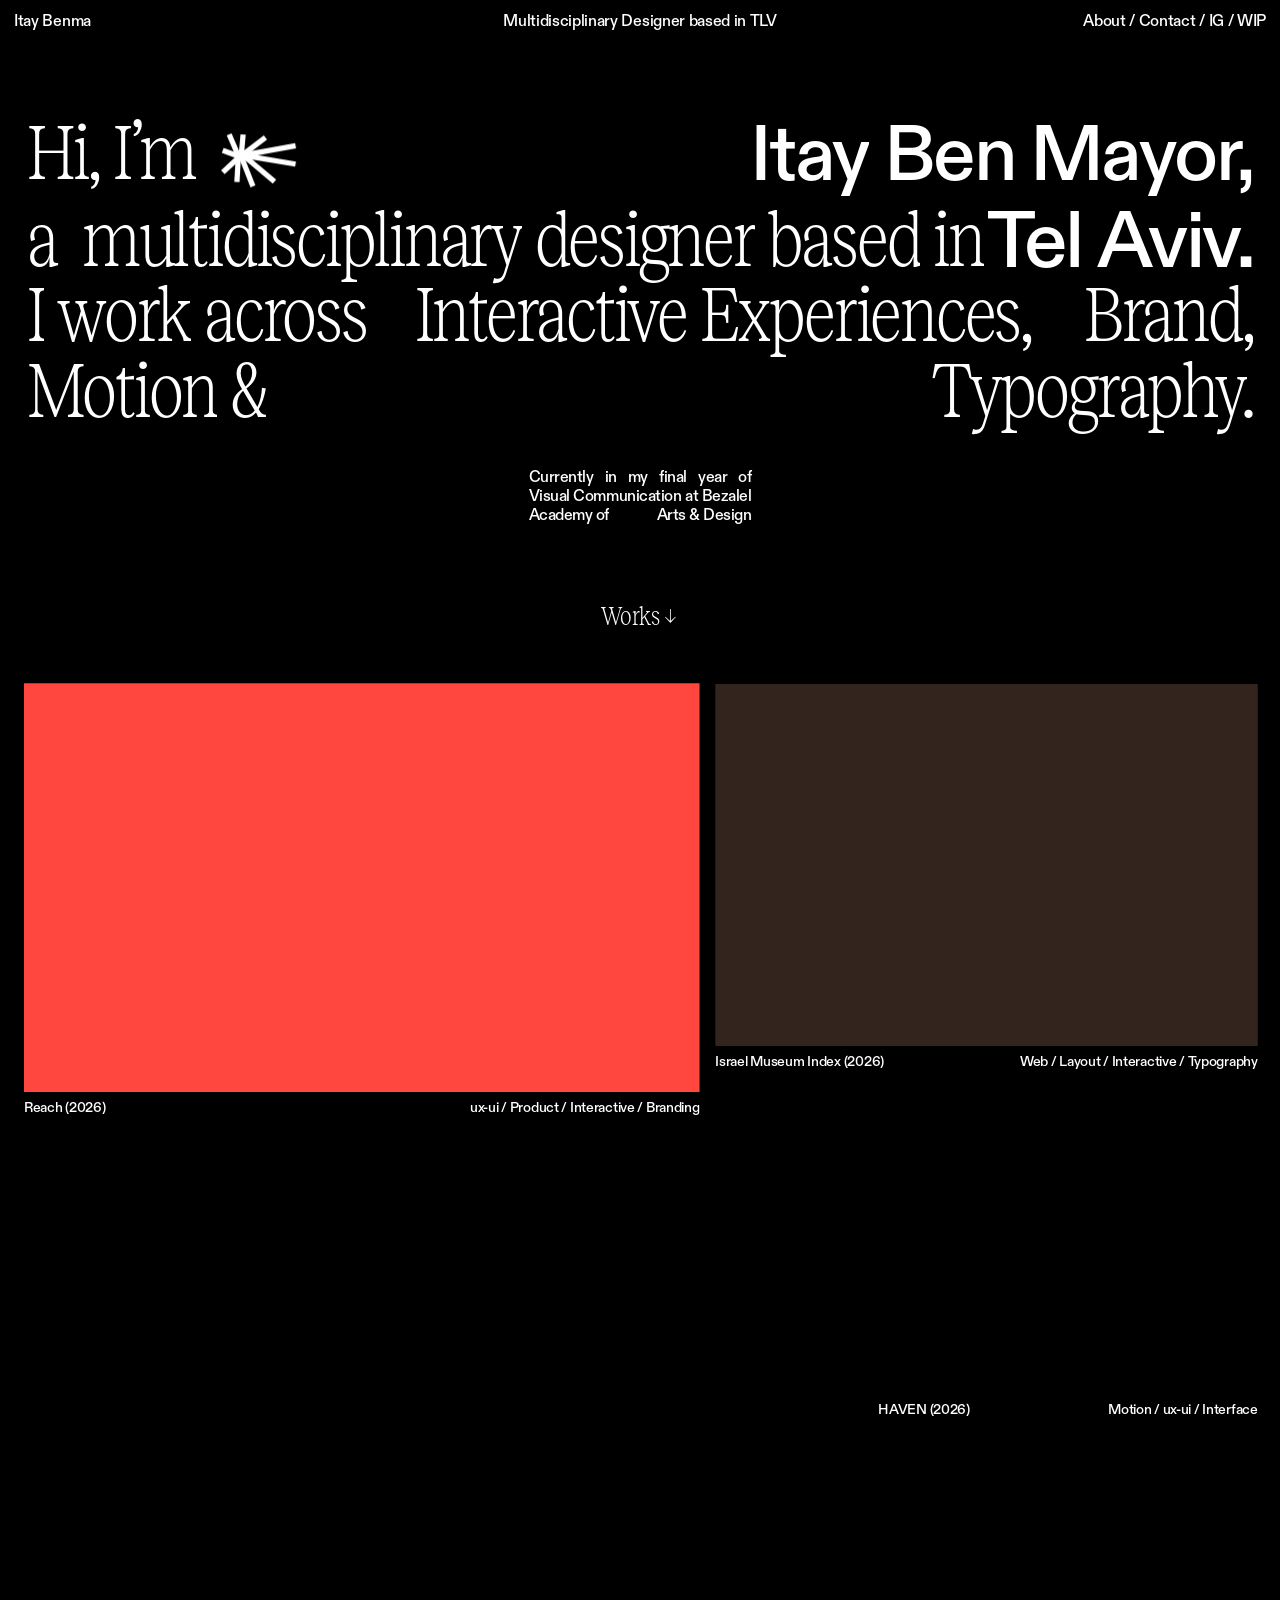
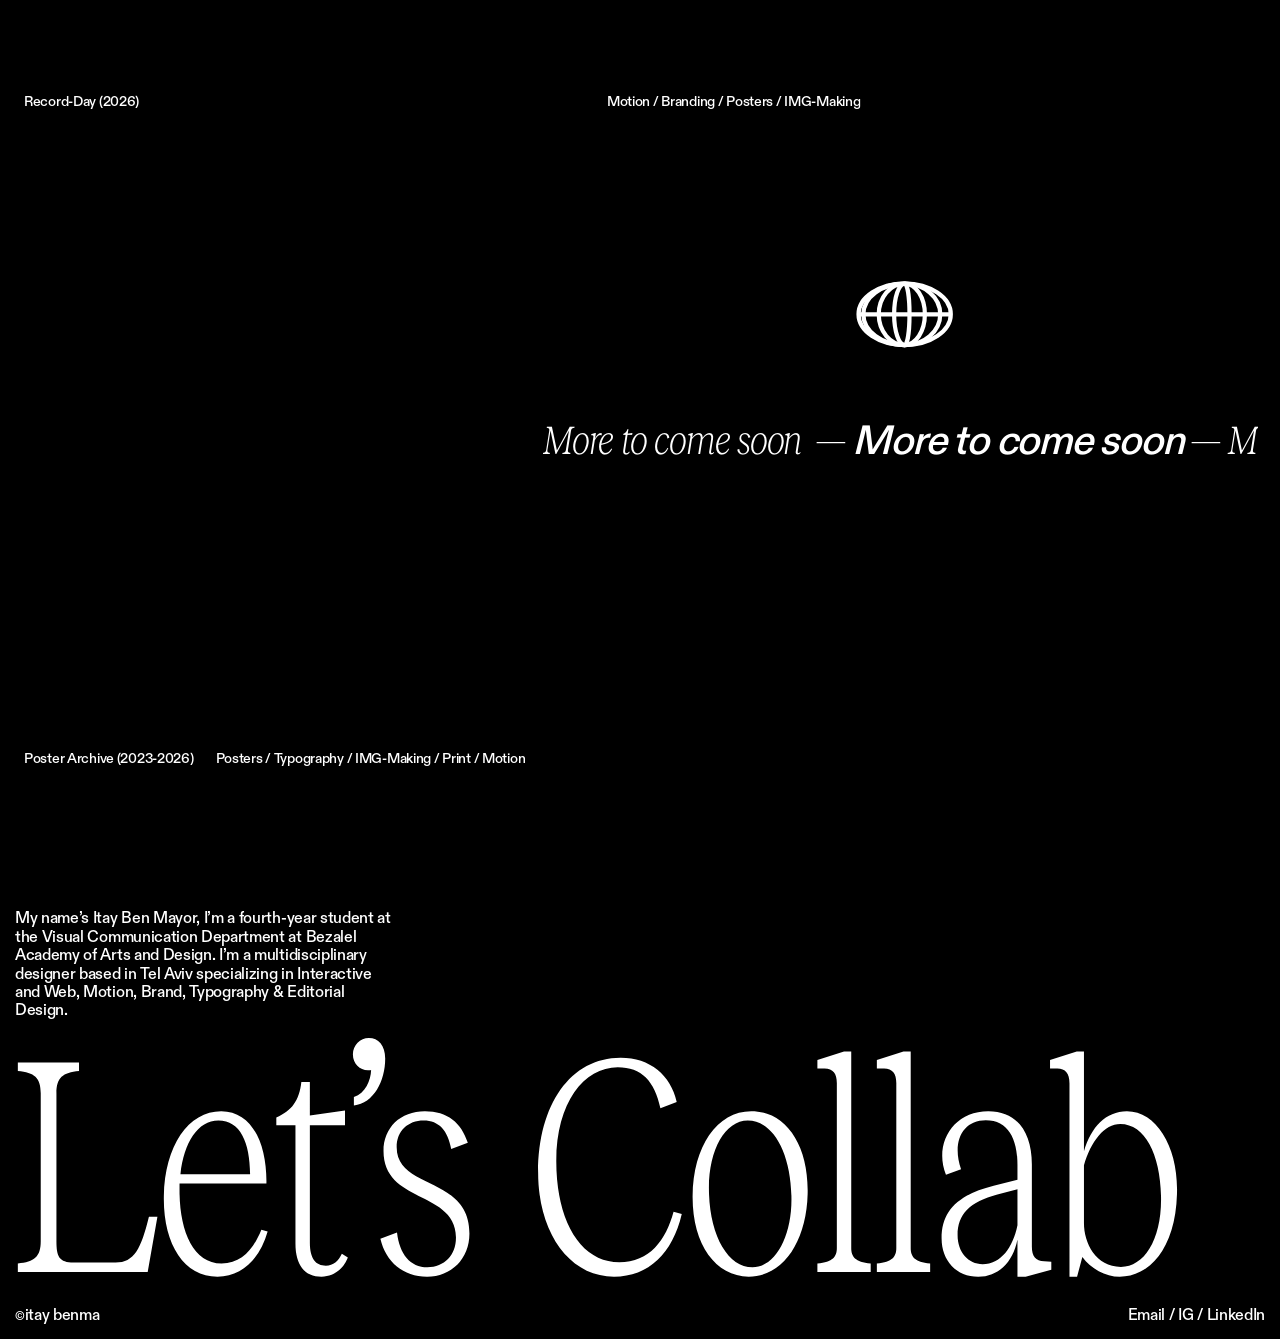
==== commit 16136c66: "WIP: the six meetings, as in Figma; Meeting no. 1 opens a drawer under its row with the notes and a " ====
--- a/index.html
+++ b/index.html
@@ -5,7 +5,7 @@
   <meta name="viewport" content="width=device-width, initial-scale=1">
   <title>Itay Benma</title>
   <link rel="icon" href="favicon.svg?v=7" type="image/svg+xml">
-  <link rel="stylesheet" href="styles.css?v=177">
+  <link rel="stylesheet" href="styles.css?v=180">
   <!-- The fonts load right away, so a new page shows up already in its own type -->
   <link rel="preload" href="fonts/ABCDiatype-Medium-Trial.woff" as="font" type="font/woff" crossorigin>
   <link rel="preload" href="fonts/RecklessCondensedS-TRIAL-Light.woff" as="font" type="font/woff" crossorigin>
--- a/styles.css
+++ b/styles.css
@@ -559,11 +559,9 @@
 .process {
   --x: calc(100vw / 1440);
   --u: calc(100vh / 1024);
-  /* The text column starts right under "Multidisciplinary Designer based in TLV",
-     which is centered and 235.6px wide */
-  --column: calc(50vw - 117.8px);
   position: relative;
-  height: 100vh;
+  min-height: 100vh; /* one screen; an open meeting makes the page longer (Figma "WIP first meeting") */
+  padding: calc(220 * var(--u)) 0 calc(350 * var(--u)); /* the log starts 220px down; room for the headline under it */
   overflow: clip; /* letters flying off don't make the page wider */
   font-size: var(--size-body);
   font-weight: var(--body-font-weight);
@@ -575,9 +573,9 @@
 }
 
 .process__intro {
-  left: var(--column);
+  left: var(--space-m);
   top: calc(78 * var(--u));
-  width: 345px; /* fixed, like the 14px text in it, so the lines break where they do in Figma on any screen */
+  width: 405px; /* fixed, like the 16px text in it, so the lines break where they do in Figma on any screen */
   line-height: var(--body-line-height);
 }
 
@@ -586,59 +584,144 @@
   text-indent: 2em;
 }
 
-/* ===== The log ===== */
-.process__index {
-  left: var(--column);
-  top: calc(220 * var(--u));
-  right: 17px; /* the years end 17px from the edge, like in Figma */
+/* ===== The log (Figma "WIP") =====
+   In the flow, so an open meeting pushes the rows under it, and the headline, down */
+.process > .process__index {
+  position: relative;
+  margin: 0 17px 0 var(--space-m); /* the years end 17px from the edge, like in Figma */
   list-style: none;
-  display: grid;
-  row-gap: 5px;
-}
-
-/* Name, date (starts 457px in, like in Figma), year on the right */
+}
+
+/* Meeting, its name (centered on a 216px column), date, year on the right; one row every 52px.
+   The second row is the drawer, closed until the meeting is opened. */
 .process__entry {
   display: grid;
-  grid-template-columns: calc(457 * var(--x)) 1fr auto;
-  transition: opacity 0.3s ease;
-}
-
-/* Hovering anywhere on the row draws the line under all of it */
-.process__entry:hover .link-line {
+  grid-template-columns: calc(358 * var(--x)) calc(216 * var(--x)) 1fr auto;
+  grid-template-rows: calc(52 * var(--u)) 0fr;
+  transition: opacity 0.15s linear, grid-template-rows 0.7s var(--ease-in-out); /* quick fades, so moving between rows feels crisp */
+}
+
+/* Opened: the drawer slides open and pushes the rest of the log down */
+.process__entry.is-open {
+  grid-template-rows: calc(52 * var(--u)) 1fr;
+}
+
+.process__entry > span:nth-child(2) {
+  text-align: center;
+}
+
+/* The date starts 564px after the name's column */
+.process__entry > span:nth-child(3) {
+  padding-left: calc(564 * var(--x));
+}
+
+.process__entry--bold {
+  font-weight: var(--bold-font-weight);
+}
+
+/* A meeting with notes can be opened */
+.process__entry:has(.process__drawer) {
+  cursor: pointer;
+}
+
+/* Hovering anywhere on the row draws the line under all of it; the open meeting keeps its line */
+.process__entry:hover .link-line,
+.process__entry.is-open .link-line {
   background-size: 100% var(--line-thickness);
   background-position-x: 0;
 }
 
-/* Like the reference: hovering one row fades the others */
-.process__index:hover .process__entry:not(:hover) {
+/* Like the reference: hovering one row fades the others (but not the open meeting's pictures) */
+.process__index:hover .process__entry:not(:hover, .is-open) {
   opacity: 0.35;
 }
 
-/* Quick fades, so moving between logs feels crisp */
-.process__entry {
-  transition: opacity 0.15s linear;
-}
-
-/* The peek: on the left side of the page, top lined up with the hovered row.
-   With no "top" set it stays at the row's own height.
-   "left" is measured from the log, so this puts it 14px from the page edge. */
-.process__preview {
-  position: absolute;
-  left: calc(var(--space-m) - var(--column));
-  width: calc(560 * var(--x));
+/* ===== The drawer: a meeting's notes and pictures ===== */
+.process__drawer {
+  grid-column: 1 / -1;
+  min-height: 0;
+  overflow: visible clip; /* hides the notes while the meeting is closed, but lets the pictures' row reach the screen's edges */
+}
+
+/* The notes fade and slide in with the drawer */
+.process__notes {
+  padding: calc(17 * var(--u)) 0 calc(37 * var(--u));
+  line-height: var(--body-line-height);
+  cursor: auto;
+  opacity: 0;
+  transform: translateY(-12px);
+  transition: opacity 0.7s var(--ease-in-out), transform 0.7s var(--ease-in-out);
+}
+
+.process__entry.is-open .process__notes {
+  opacity: 1;
+  transform: none;
+}
+
+.process__about {
+  width: 405px; /* fixed like the text, so the lines break where they do in Figma */
+}
+
+/* The pictures, in a row that scrolls sideways, edge to edge across the screen */
+.process__strip {
+  display: flex;
+  align-items: flex-start;
+  margin: calc(78 * var(--u)) -17px 0 calc(-1 * var(--space-m));
+  padding: 0 17px 0 calc(40 * var(--x));
+  overflow-x: auto;
+  overscroll-behavior-x: contain; /* reaching its end doesn't swipe the browser back */
+  scrollbar-width: none;
+}
+
+.process__strip::-webkit-scrollbar {
+  display: none;
+}
+
+.process__strip > * {
+  flex: none;
+}
+
+.process__strip > * + * {
+  margin-left: calc(28 * var(--x));
+}
+
+.process__strip > * + * + * {
+  margin-left: calc(46 * var(--x));
+  margin-top: calc(9 * var(--u)); /* Direction no. 2 sits a little higher */
+}
+
+.process__media {
+  display: block;
   height: auto;
-  pointer-events: none;
-  opacity: 0;
-  transition: opacity 0.12s linear;
-}
-
-.process__entry:hover .process__preview {
-  opacity: 1;
-}
-
-/* On a computer the drawer is just a wrapper (it opens only on phones, see below) */
-.process__drawer {
-  display: contents;
+}
+
+video.process__media {
+  width: calc(815 * var(--x));
+}
+
+.process__shot {
+  width: calc(458 * var(--x));
+}
+
+.process__shot + .process__shot {
+  width: calc(478 * var(--x));
+}
+
+.process__shot .process__media {
+  width: 100%;
+}
+
+/* A note on the left and the direction's name on the right, sitting on the picture under them */
+.process__caption {
+  display: flex;
+  justify-content: flex-end;
+  align-items: flex-end;
+  margin-bottom: var(--space-xs);
+}
+
+.process__caption-text {
+  width: 243px;
+  margin-right: auto;
 }
 
 /* ===== The big headline =====
@@ -1811,26 +1894,51 @@
     position: static;
   }
 
-  .process__intro {
+  .process__intro,
+  .process__about {
     width: auto;
   }
 
-  .process__index {
-    margin-top: 48px;
+  .process > .process__index {
+    margin: 48px 0 0;
+    display: grid;
     row-gap: 10px;
   }
 
-  /* Name, date, year; the name wraps if it has to */
+  /* Meeting, name, date, year; the name wraps if it has to */
   .process__entry {
-    grid-template-columns: 1fr auto auto;
-    grid-template-rows: auto 0fr; /* the drawer's row starts closed */
+    grid-template-columns: auto 1fr auto auto;
+    grid-template-rows: auto 0fr;
     column-gap: var(--space-m);
-    transition: grid-template-rows 0.7s var(--ease-in-out);
-  }
-
-  /* Tapped: the drawer slides open and pushes the rest of the list down */
+  }
+
   .process__entry.is-open {
     grid-template-rows: auto 1fr;
+  }
+
+  .process__entry > span:nth-child(3) {
+    padding-left: 0;
+  }
+
+  .process__notes {
+    padding: 10px 0 4px;
+  }
+
+  .process__strip {
+    margin: 10px calc(-1 * var(--space-m)) 0;
+    padding: 0 var(--space-m);
+  }
+
+  /* Bigger pictures on phones: most of the screen's width each, the next one peeking in */
+  video.process__media,
+  .process__shot,
+  .process__shot + .process__shot {
+    width: 80vw;
+  }
+
+  .process__strip > * + *,
+  .process__strip > * + * + * {
+    margin-left: var(--space-m);
   }
 
   /* No hover on phones: no fading, and the line marks the open row instead */
@@ -1848,29 +1956,6 @@
     background-size: 100% var(--line-thickness);
     background-position-x: 0;
     transition: background-size 0.5s var(--ease);
-  }
-
-  .process__drawer {
-    display: block;
-    grid-column: 1 / -1;
-    min-height: 0;
-    overflow: hidden; /* hides the picture while the row is closed */
-  }
-
-  /* The picture fades and slides in with the drawer */
-  .process__preview {
-    position: static;
-    display: block;
-    width: 100%;
-    height: auto;
-    margin: 10px 0 4px;
-    transform: translateY(-12px);
-    transition: opacity 0.7s var(--ease-in-out), transform 0.7s var(--ease-in-out);
-  }
-
-  .process__entry.is-open .process__preview {
-    opacity: 1;
-    transform: none;
   }
 
   .process__title {
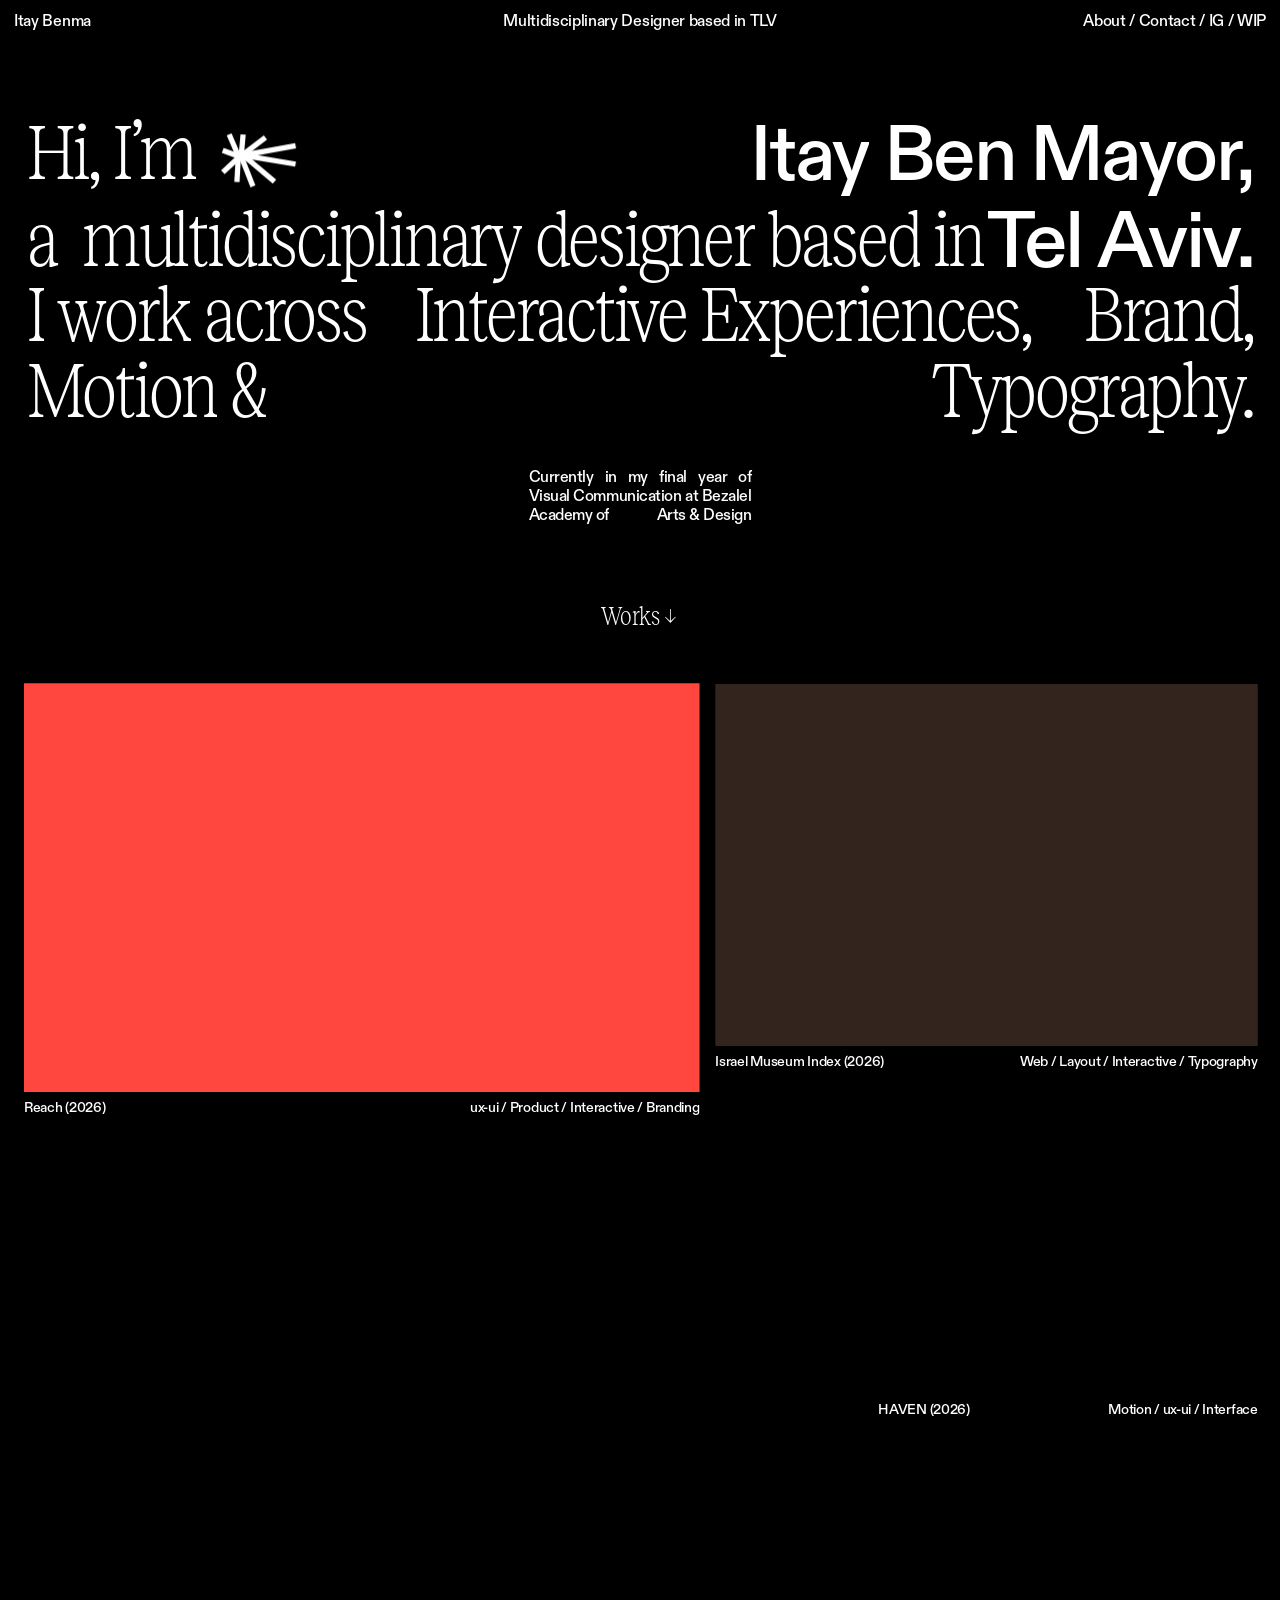
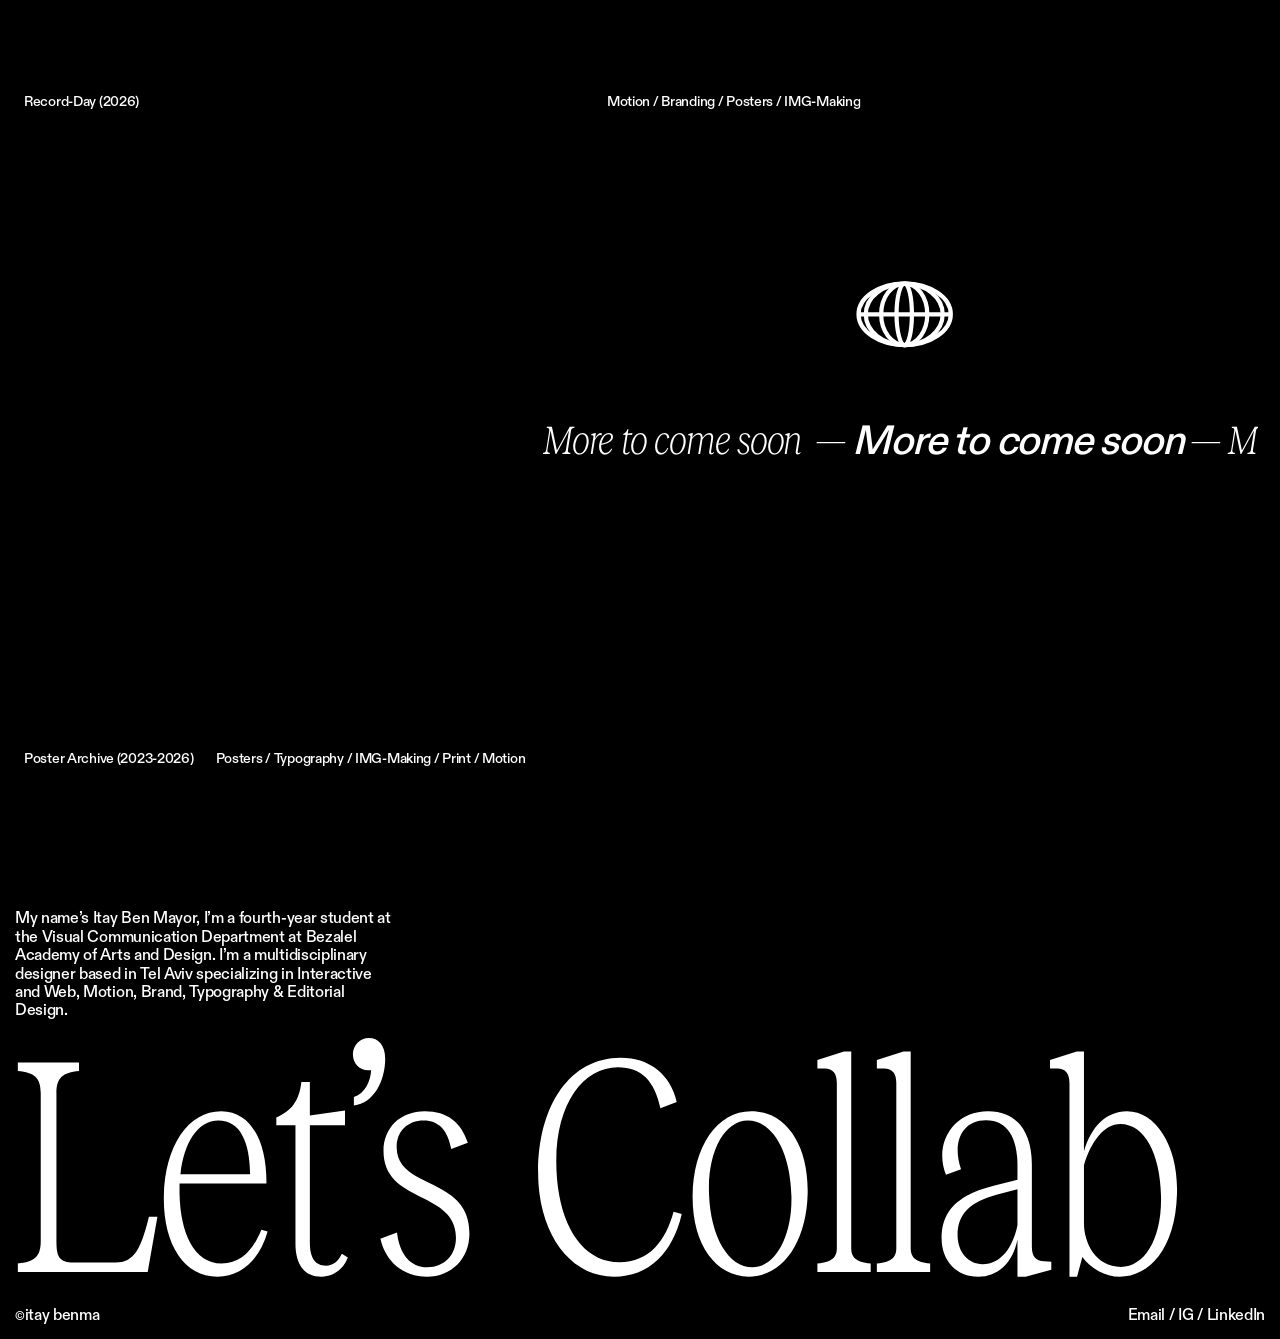
==== commit be606fb1: "WIP: the mouse is the site's circle there too (no system arrow or hand); over a meeting that opens i" ====
--- a/index.html
+++ b/index.html
@@ -5,7 +5,7 @@
   <meta name="viewport" content="width=device-width, initial-scale=1">
   <title>Itay Benma</title>
   <link rel="icon" href="favicon.svg?v=7" type="image/svg+xml">
-  <link rel="stylesheet" href="styles.css?v=180">
+  <link rel="stylesheet" href="styles.css?v=181">
   <!-- The fonts load right away, so a new page shows up already in its own type -->
   <link rel="preload" href="fonts/ABCDiatype-Medium-Trial.woff" as="font" type="font/woff" crossorigin>
   <link rel="preload" href="fonts/RecklessCondensedS-TRIAL-Light.woff" as="font" type="font/woff" crossorigin>
@@ -33,7 +33,7 @@
     }
   </script>
   <!-- "?v=": raise the number after changing a script or styles.css, so browsers drop their old saved copy -->
-  <script src="script.js?v=81" defer></script>
+  <script src="script.js?v=82" defer></script>
   <script src="home.js?v=42" defer></script>
 </head>
 <body class="home">
--- a/styles.css
+++ b/styles.css
@@ -619,11 +619,6 @@
   font-weight: var(--bold-font-weight);
 }
 
-/* A meeting with notes can be opened */
-.process__entry:has(.process__drawer) {
-  cursor: pointer;
-}
-
 /* Hovering anywhere on the row draws the line under all of it; the open meeting keeps its line */
 .process__entry:hover .link-line,
 .process__entry.is-open .link-line {
@@ -647,7 +642,6 @@
 .process__notes {
   padding: calc(17 * var(--u)) 0 calc(37 * var(--u));
   line-height: var(--body-line-height);
-  cursor: auto;
   opacity: 0;
   transform: translateY(-12px);
   transition: opacity 0.7s var(--ease-in-out), transform 0.7s var(--ease-in-out);
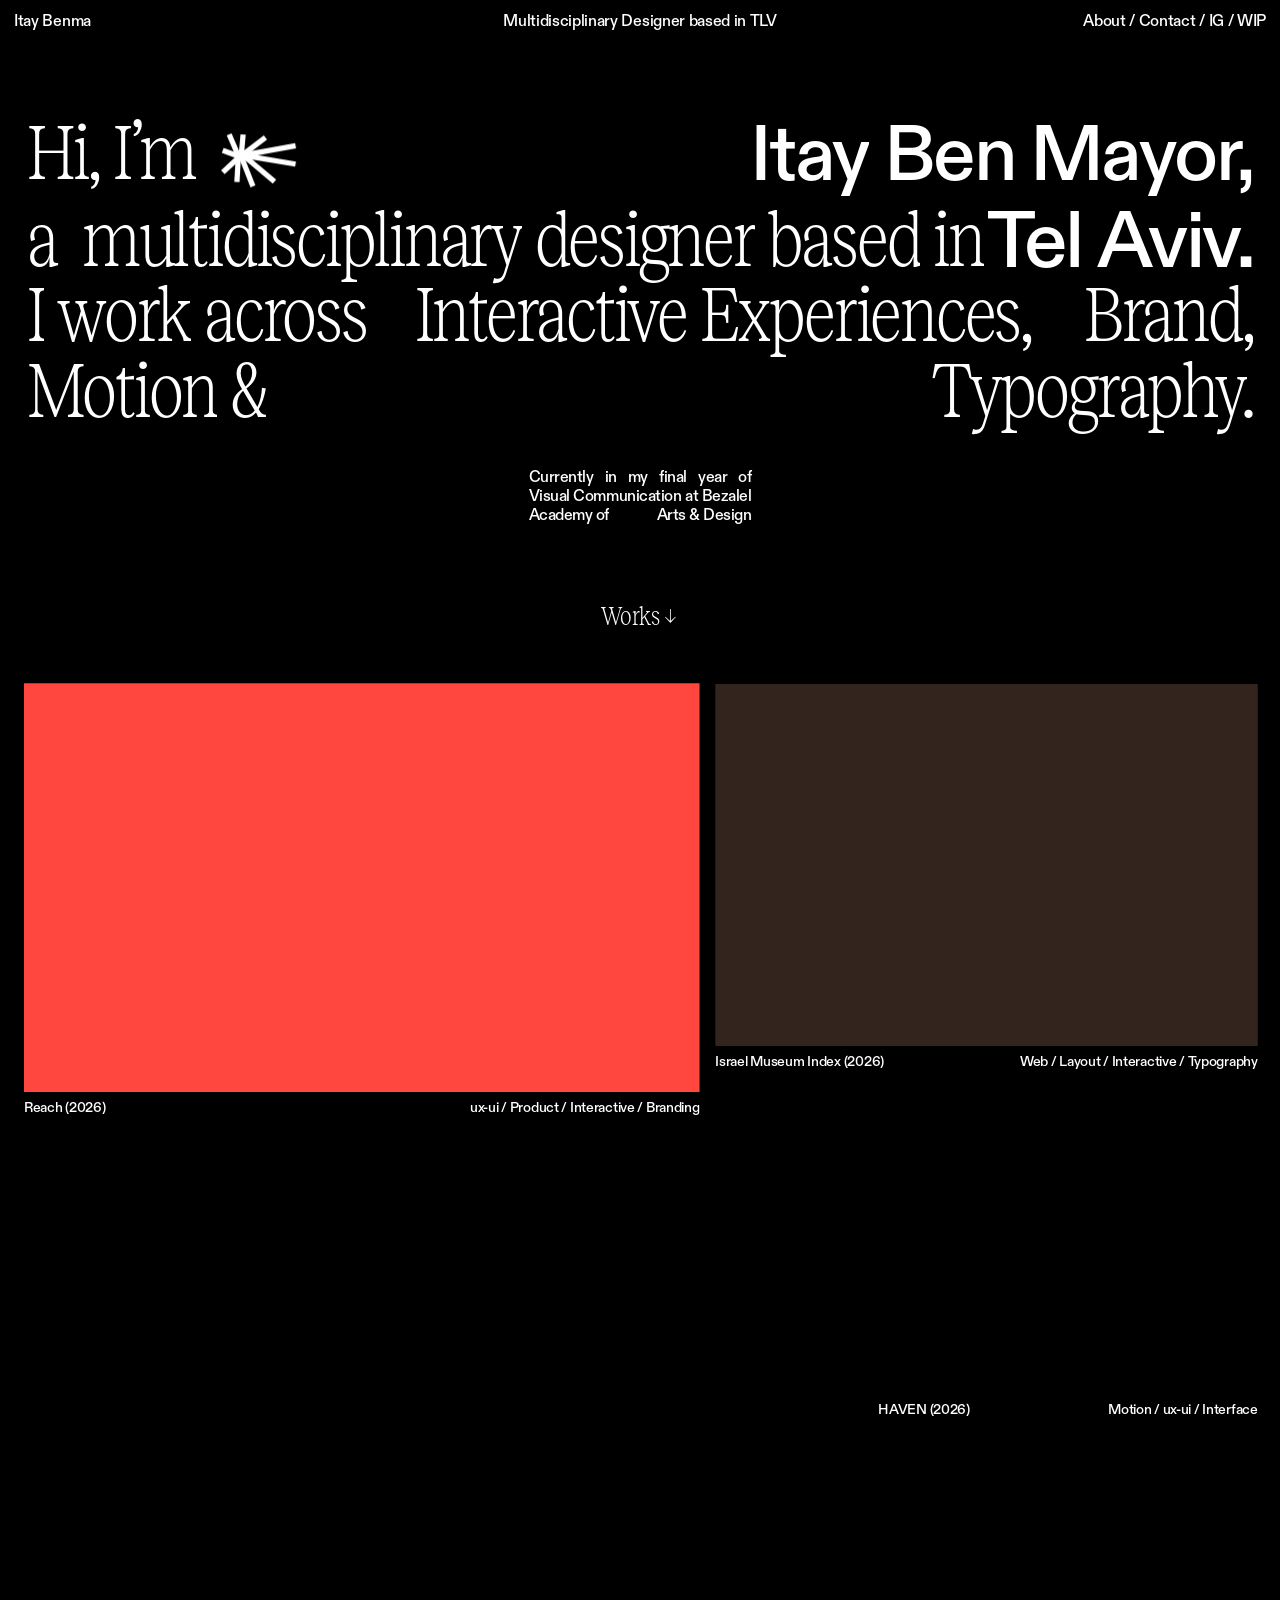
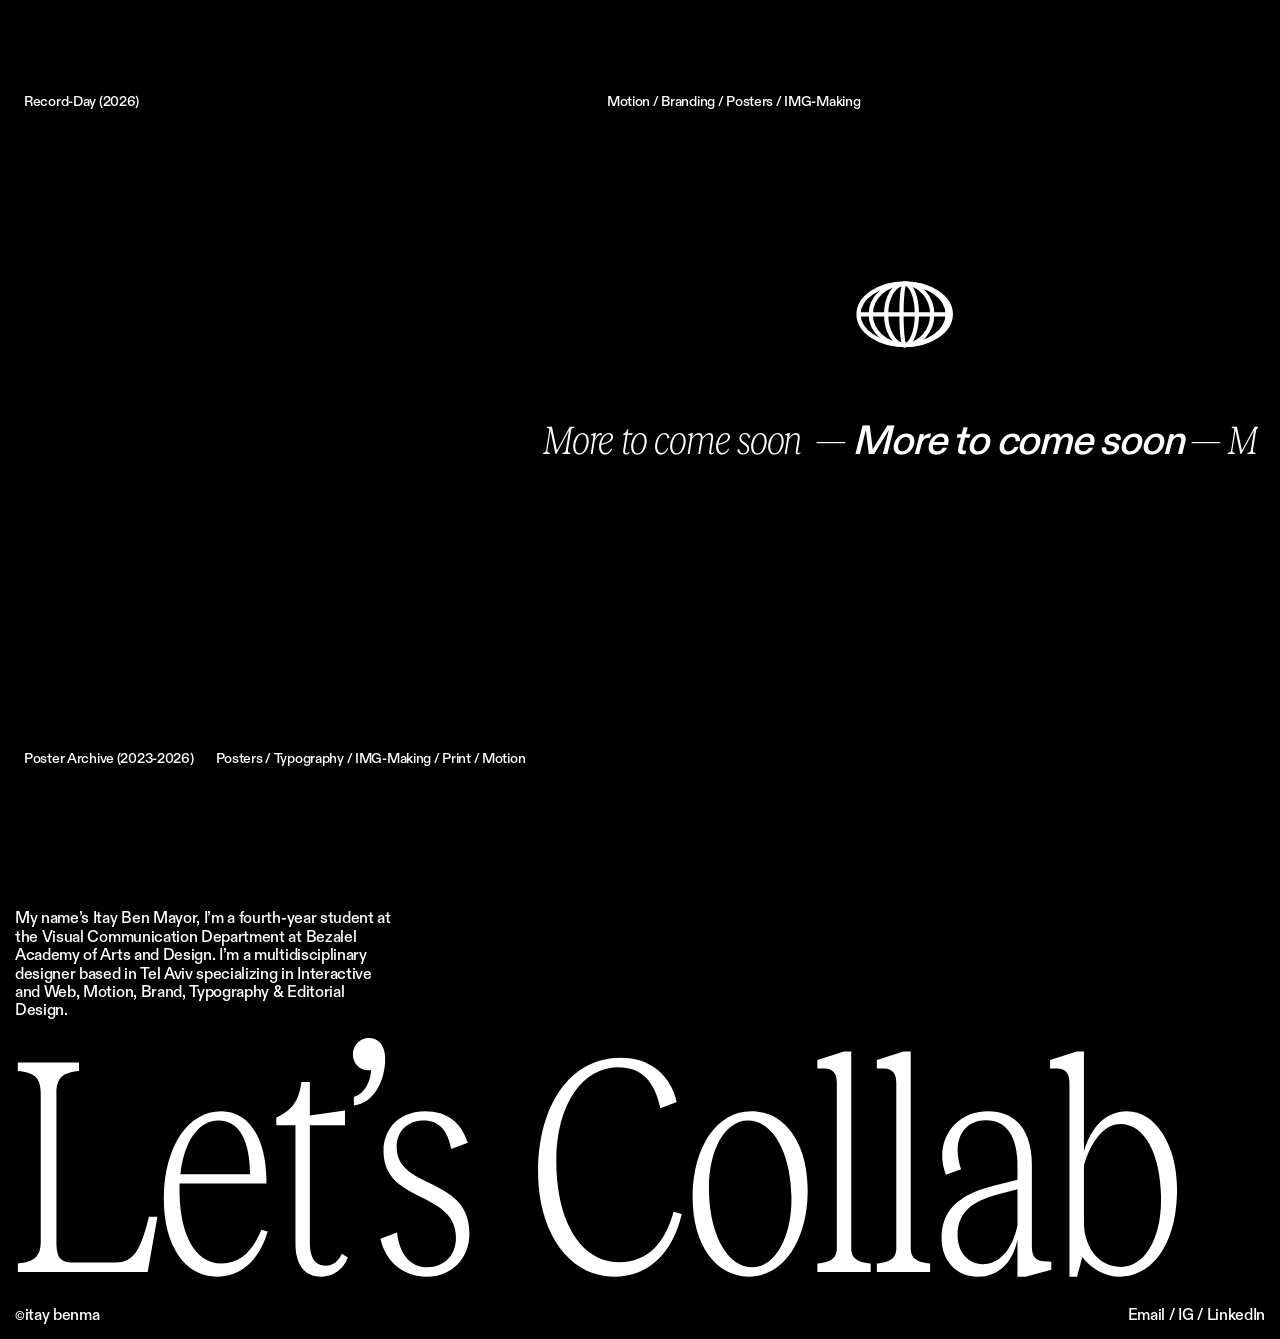
==== commit a12957cb: "WIP: Meeting no. 2 opens too, with the Record Day and index sketches and the site map in its sideway" ====
--- a/index.html
+++ b/index.html
@@ -5,7 +5,7 @@
   <meta name="viewport" content="width=device-width, initial-scale=1">
   <title>Itay Benma</title>
   <link rel="icon" href="favicon.svg?v=7" type="image/svg+xml">
-  <link rel="stylesheet" href="styles.css?v=181">
+  <link rel="stylesheet" href="styles.css?v=182">
   <!-- The fonts load right away, so a new page shows up already in its own type -->
   <link rel="preload" href="fonts/ABCDiatype-Medium-Trial.woff" as="font" type="font/woff" crossorigin>
   <link rel="preload" href="fonts/RecklessCondensedS-TRIAL-Light.woff" as="font" type="font/woff" crossorigin>
--- a/styles.css
+++ b/styles.css
@@ -689,6 +689,22 @@
   height: auto;
 }
 
+/* A row of pictures that are all the same height (the video's), each as wide as it comes */
+.process__strip:first-child {
+  margin-top: 0;
+}
+
+.process__strip--even > *,
+.process__strip--even > * + * + * {
+  width: auto;
+  height: calc(440 * var(--x));
+  margin-top: 0;
+}
+
+.process__strip--even > * + * + * {
+  margin-left: calc(28 * var(--x));
+}
+
 video.process__media {
   width: calc(815 * var(--x));
 }
@@ -1933,6 +1949,12 @@
   .process__strip > * + *,
   .process__strip > * + * + * {
     margin-left: var(--space-m);
+  }
+
+  .process__strip--even > *,
+  .process__strip--even > * + * + * {
+    width: auto;
+    height: 60vw;
   }
 
   /* No hover on phones: no fading, and the line marks the open row instead */
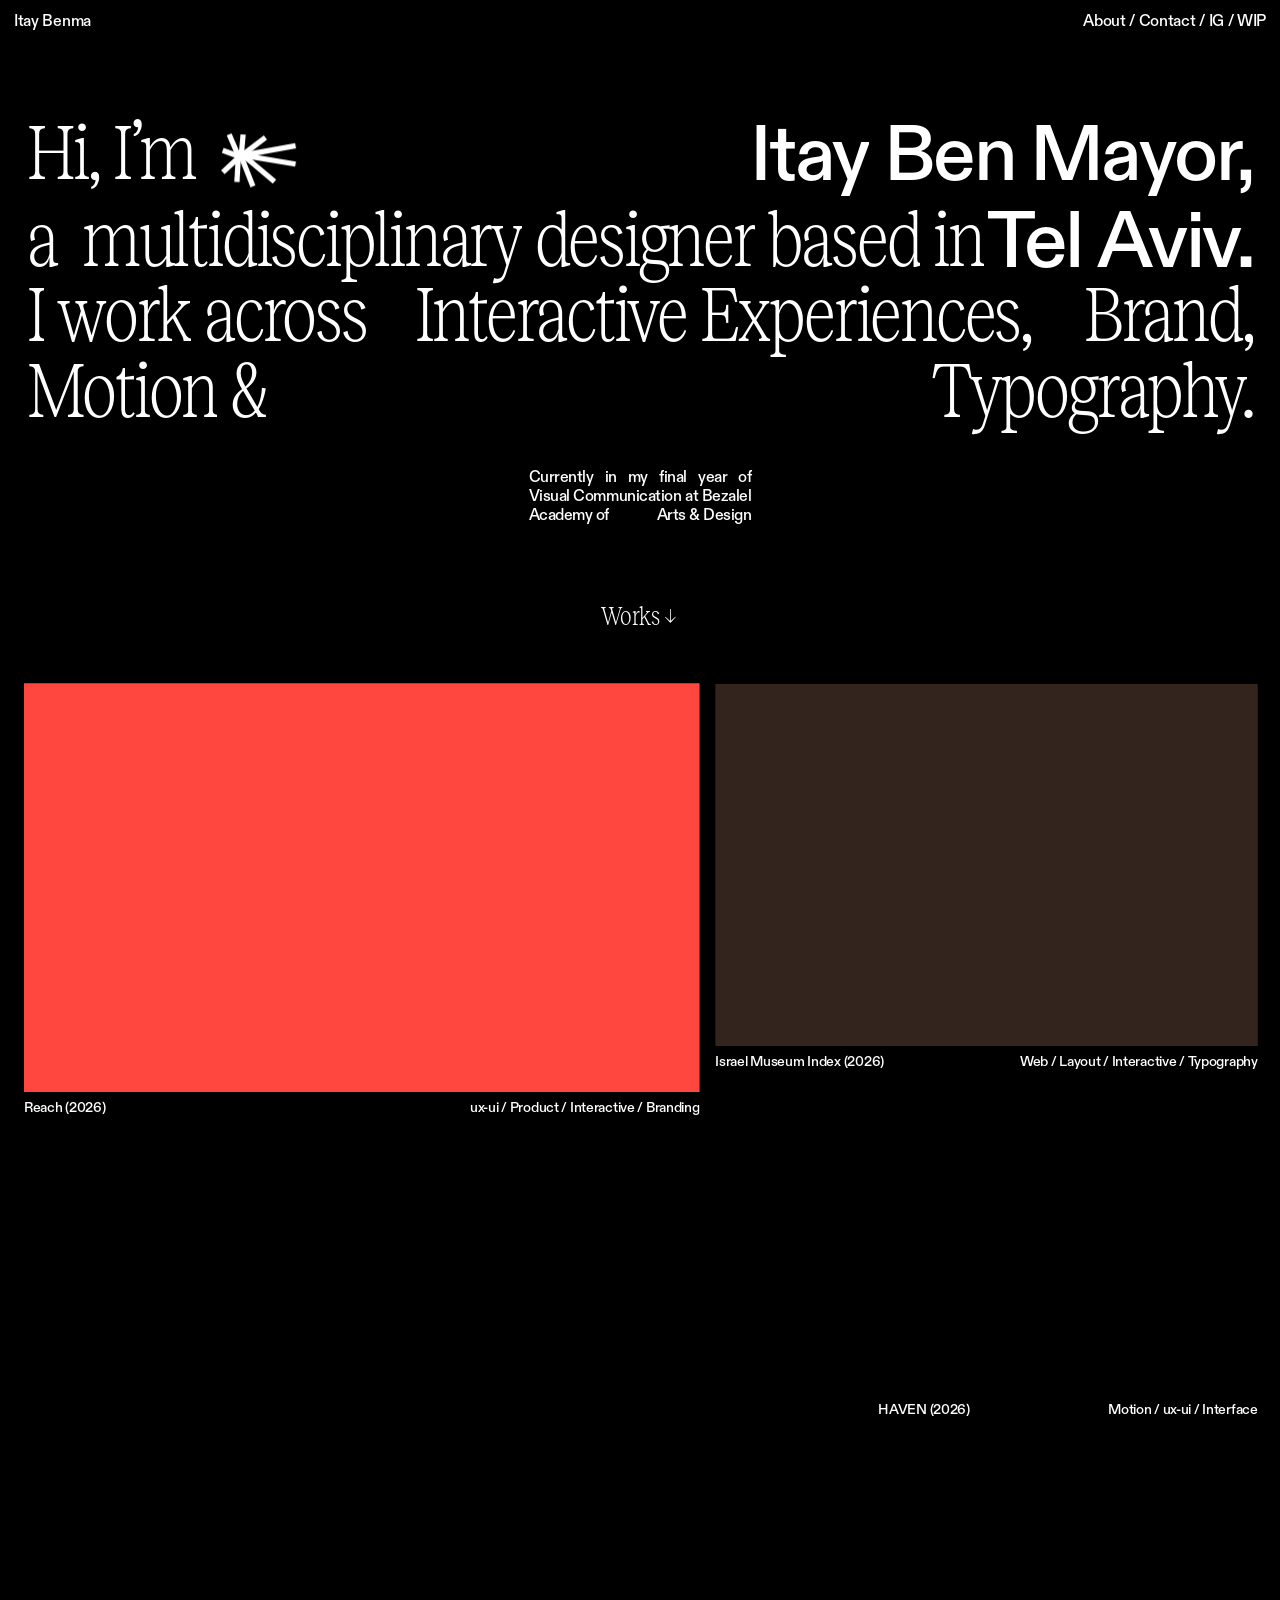
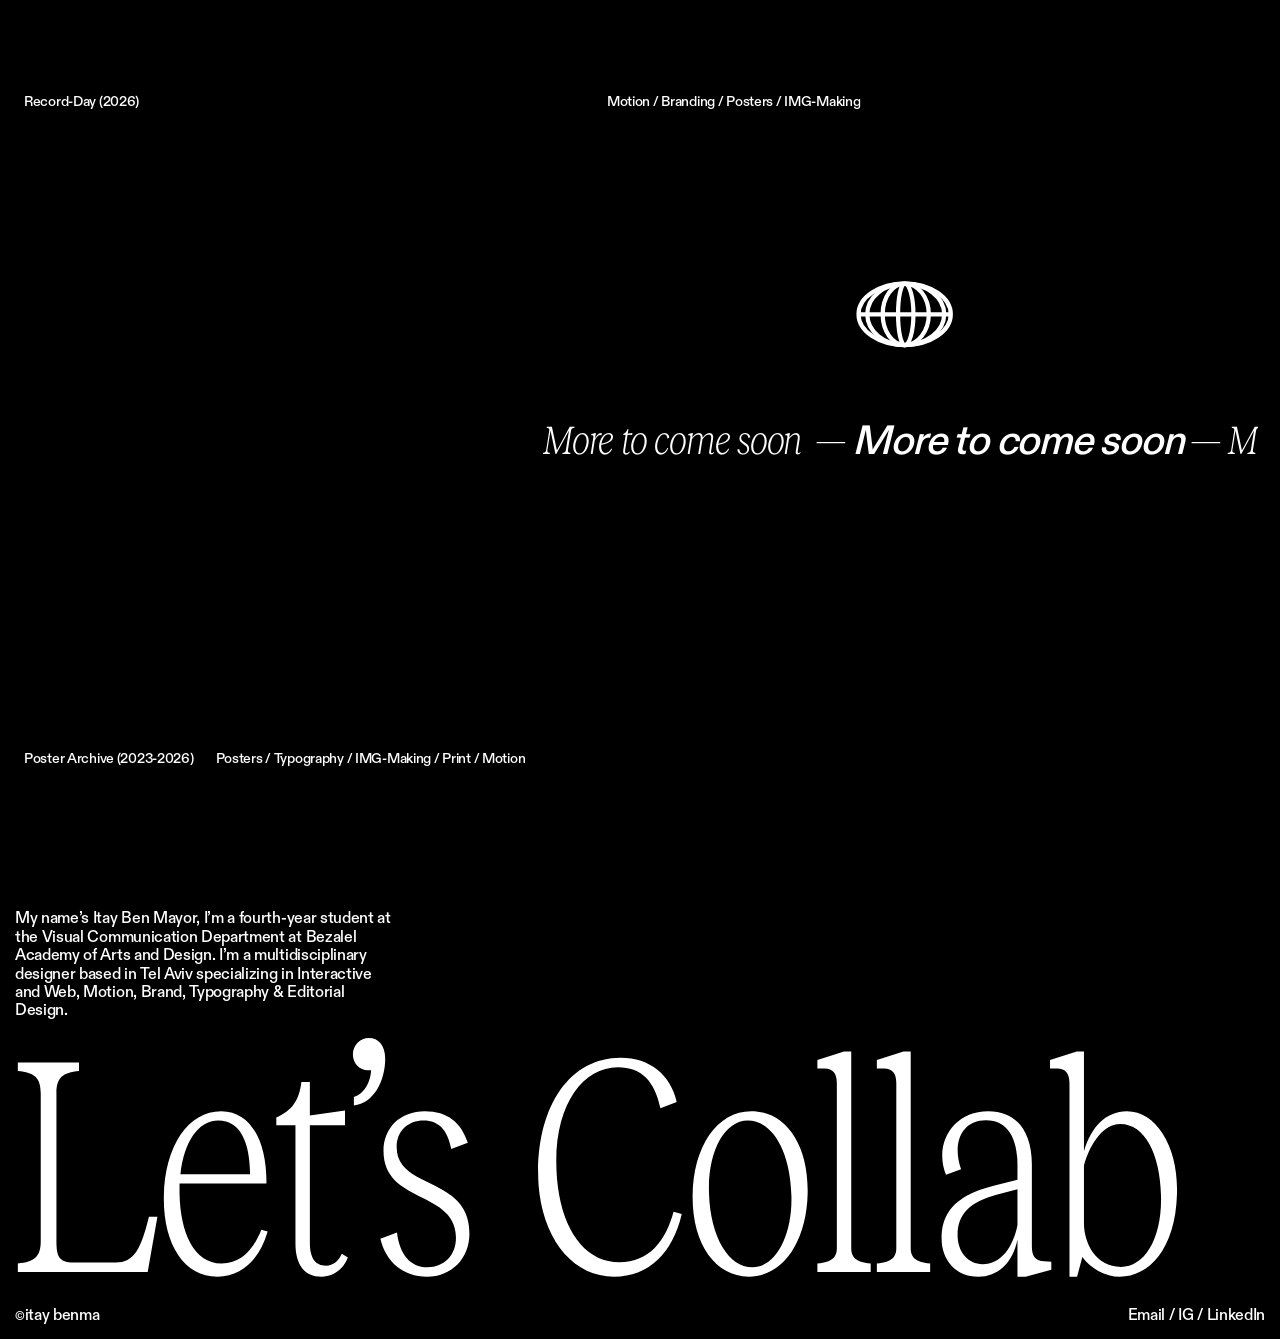
==== commit 1ebb3a95: "Top bar: no more "Multidisciplinary Designer based in TLV" in the middle, on every page Co-Authored-" ====
--- a/index.html
+++ b/index.html
@@ -5,7 +5,7 @@
   <meta name="viewport" content="width=device-width, initial-scale=1">
   <title>Itay Benma</title>
   <link rel="icon" href="favicon.svg?v=7" type="image/svg+xml">
-  <link rel="stylesheet" href="styles.css?v=182">
+  <link rel="stylesheet" href="styles.css?v=183">
   <!-- The fonts load right away, so a new page shows up already in its own type -->
   <link rel="preload" href="fonts/ABCDiatype-Medium-Trial.woff" as="font" type="font/woff" crossorigin>
   <link rel="preload" href="fonts/RecklessCondensedS-TRIAL-Light.woff" as="font" type="font/woff" crossorigin>
@@ -37,11 +37,10 @@
   <script src="home.js?v=42" defer></script>
 </head>
 <body class="home">
-  <!-- Top bar: name (left), tagline (center), links (right) -->
+  <!-- Top bar: name (left), links (right) -->
   <header class="top-bar">
     <!-- On hover "Itay Benma" rolls into "Works" -->
     <a class="top-bar__name roll" href="index.html#works" aria-label="Itay Benma" aria-current="page"><span class="roll__from">Itay Benma</span><span class="roll__to link-line" aria-hidden="true">Works</span></a>
-    <p class="top-bar__tagline">Multidisciplinary Designer based in TLV</p>
     <nav class="top-bar__links">
       <a class="link-line" href="about.html">About</a> /
       <!-- Kept together: on phones they share one line in the stacked menu -->
--- a/styles.css
+++ b/styles.css
@@ -287,7 +287,7 @@
   left: var(--space-m);
   right: var(--space-m);
   display: grid;
-  grid-template-columns: 1fr auto 1fr; /* side columns equal, so the middle stays centered */
+  grid-template-columns: 1fr auto; /* the name on the left, the links on the right */
   gap: var(--space-m);
   font-size: var(--size-body);
   font-weight: var(--nav-font-weight);
@@ -377,16 +377,12 @@
   background-size: 100% var(--line-thickness);
   background-position-x: 0;
 }
-.top-bar__tagline {
-  text-align: center;
-}
-
 .top-bar__links {
   text-align: right;
 }
 
 /* Phones: a short, light top bar, like the phone reference (ofirgu.cargo.site):
-   one line, the name on the left and the menu on the right; the tagline is said by the page itself */
+   one line, the name on the left and the menu on the right */
 @media (max-width: 700px) {
   :root {
     --space-m: 12px;
@@ -397,10 +393,6 @@
     font-size: var(--size-body-phone);
     grid-template-columns: 1fr auto;
     line-height: 1.2;
-  }
-
-  .top-bar__tagline {
-    display: none;
   }
 
   .top-bar__links {
@@ -2005,11 +1997,6 @@
 
 .project > * {
   position: absolute;
-}
-
-/* Here the bar keeps "©itay benma" (rolling into "Home") and its links, with the title under them */
-.project-page .top-bar__tagline {
-  visibility: hidden;
 }
 
 /* The big lines: their spaces spread the words across the page, like in Figma */
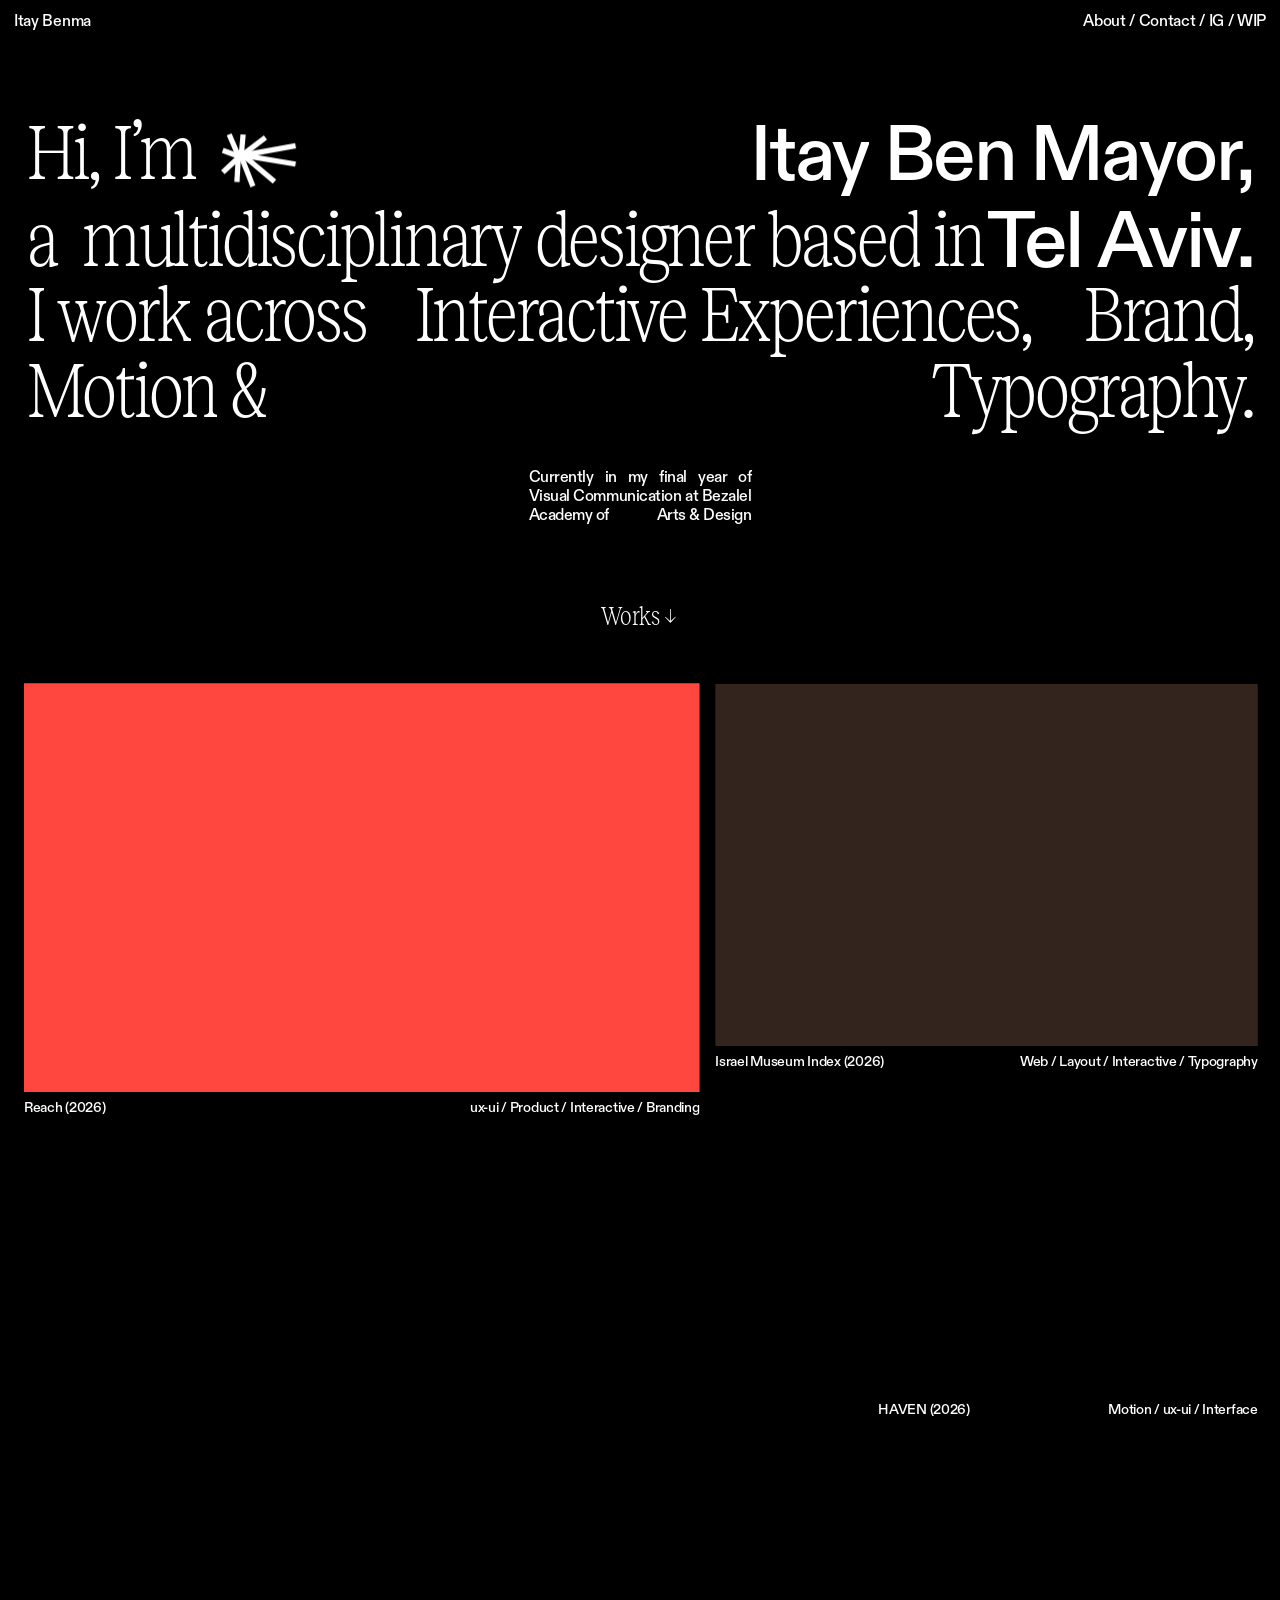
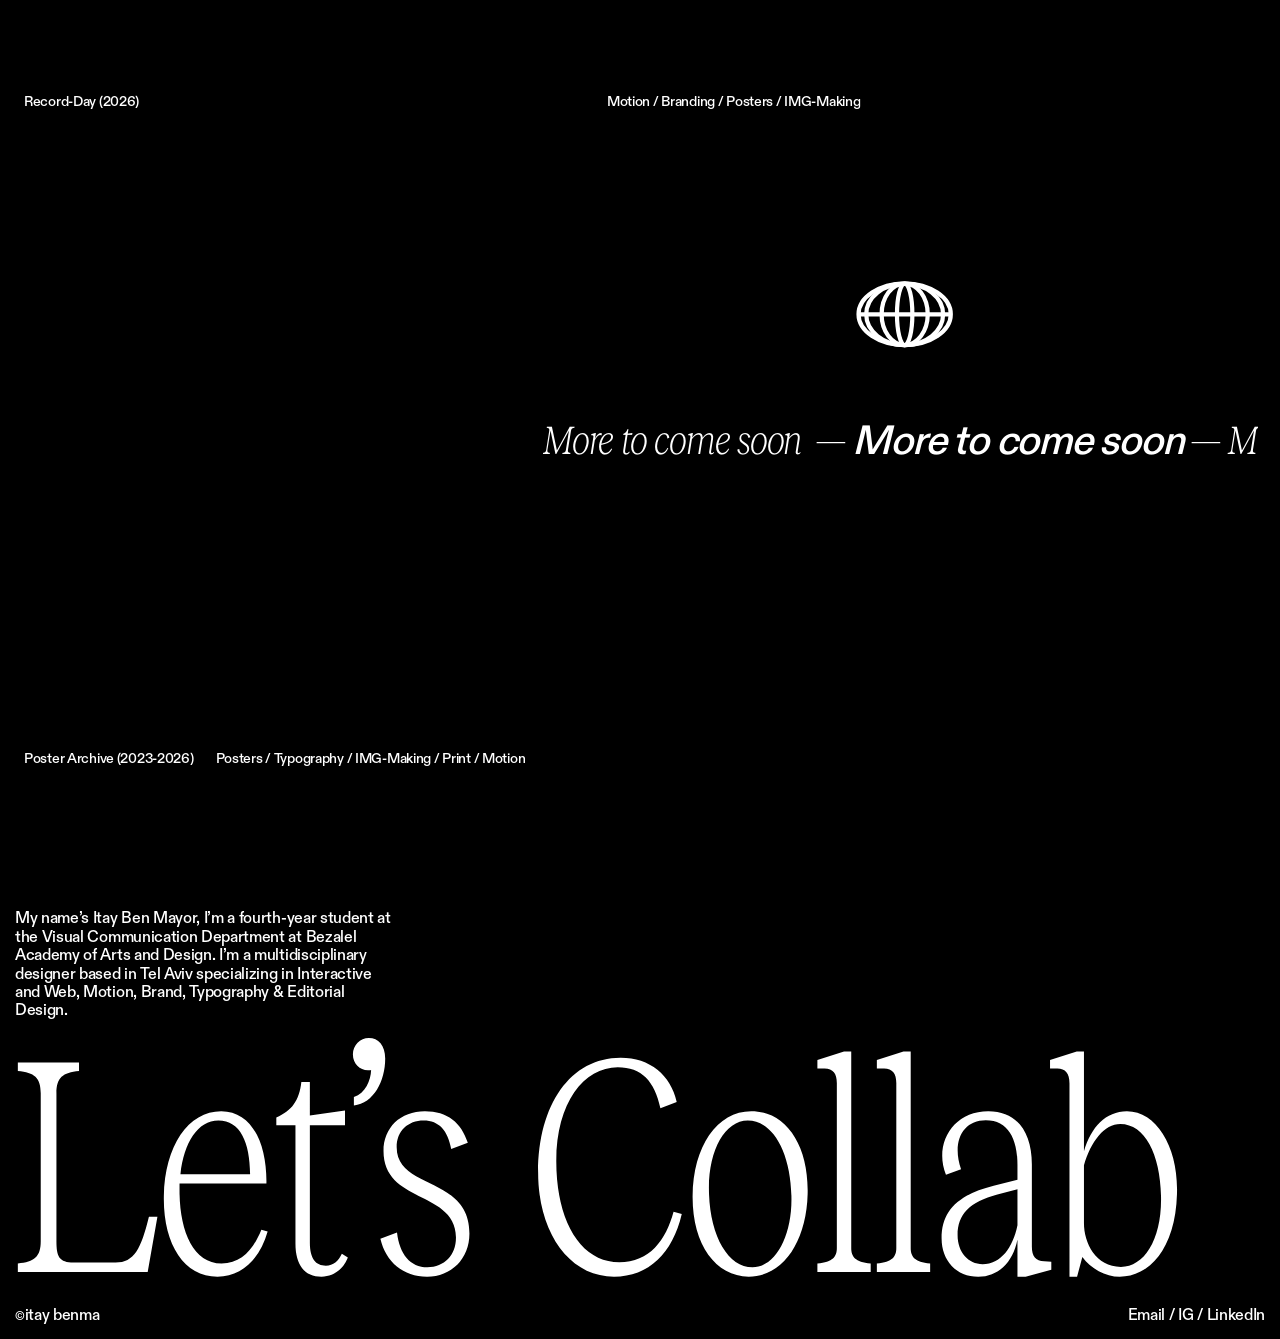
==== commit fcc89a88: "Project pages: the small texts that start on one line disappear together; "Visit the site" goes firs" ====
--- a/index.html
+++ b/index.html
@@ -5,7 +5,7 @@
   <meta name="viewport" content="width=device-width, initial-scale=1">
   <title>Itay Benma</title>
   <link rel="icon" href="favicon.svg?v=7" type="image/svg+xml">
-  <link rel="stylesheet" href="styles.css?v=183">
+  <link rel="stylesheet" href="styles.css?v=184">
   <!-- The fonts load right away, so a new page shows up already in its own type -->
   <link rel="preload" href="fonts/ABCDiatype-Medium-Trial.woff" as="font" type="font/woff" crossorigin>
   <link rel="preload" href="fonts/RecklessCondensedS-TRIAL-Light.woff" as="font" type="font/woff" crossorigin>
--- a/styles.css
+++ b/styles.css
@@ -2055,14 +2055,21 @@
 /* Coming back down into view (scrolling up), the small text at the top fades in (reach.js) */
 .project__course,
 .project__collab,
-.project__tags {
+.project__tags,
+.project__visit {
   transition: opacity 0.7s var(--ease);
 }
 
 .project__course.is-faded,
 .project__collab.is-faded,
-.project__tags.is-faded {
+.project__tags.is-faded,
+.project__visit.is-faded {
   opacity: 0;
+}
+
+/* "Visit the site" keeps its rise only until it's in place, so reach.js can cut it off on the way up */
+.title-intro .project__visit.intro__rise {
+  animation-fill-mode: backwards;
 }
 
 /* Each text sticks inside its track, which runs from its spot to the footer.
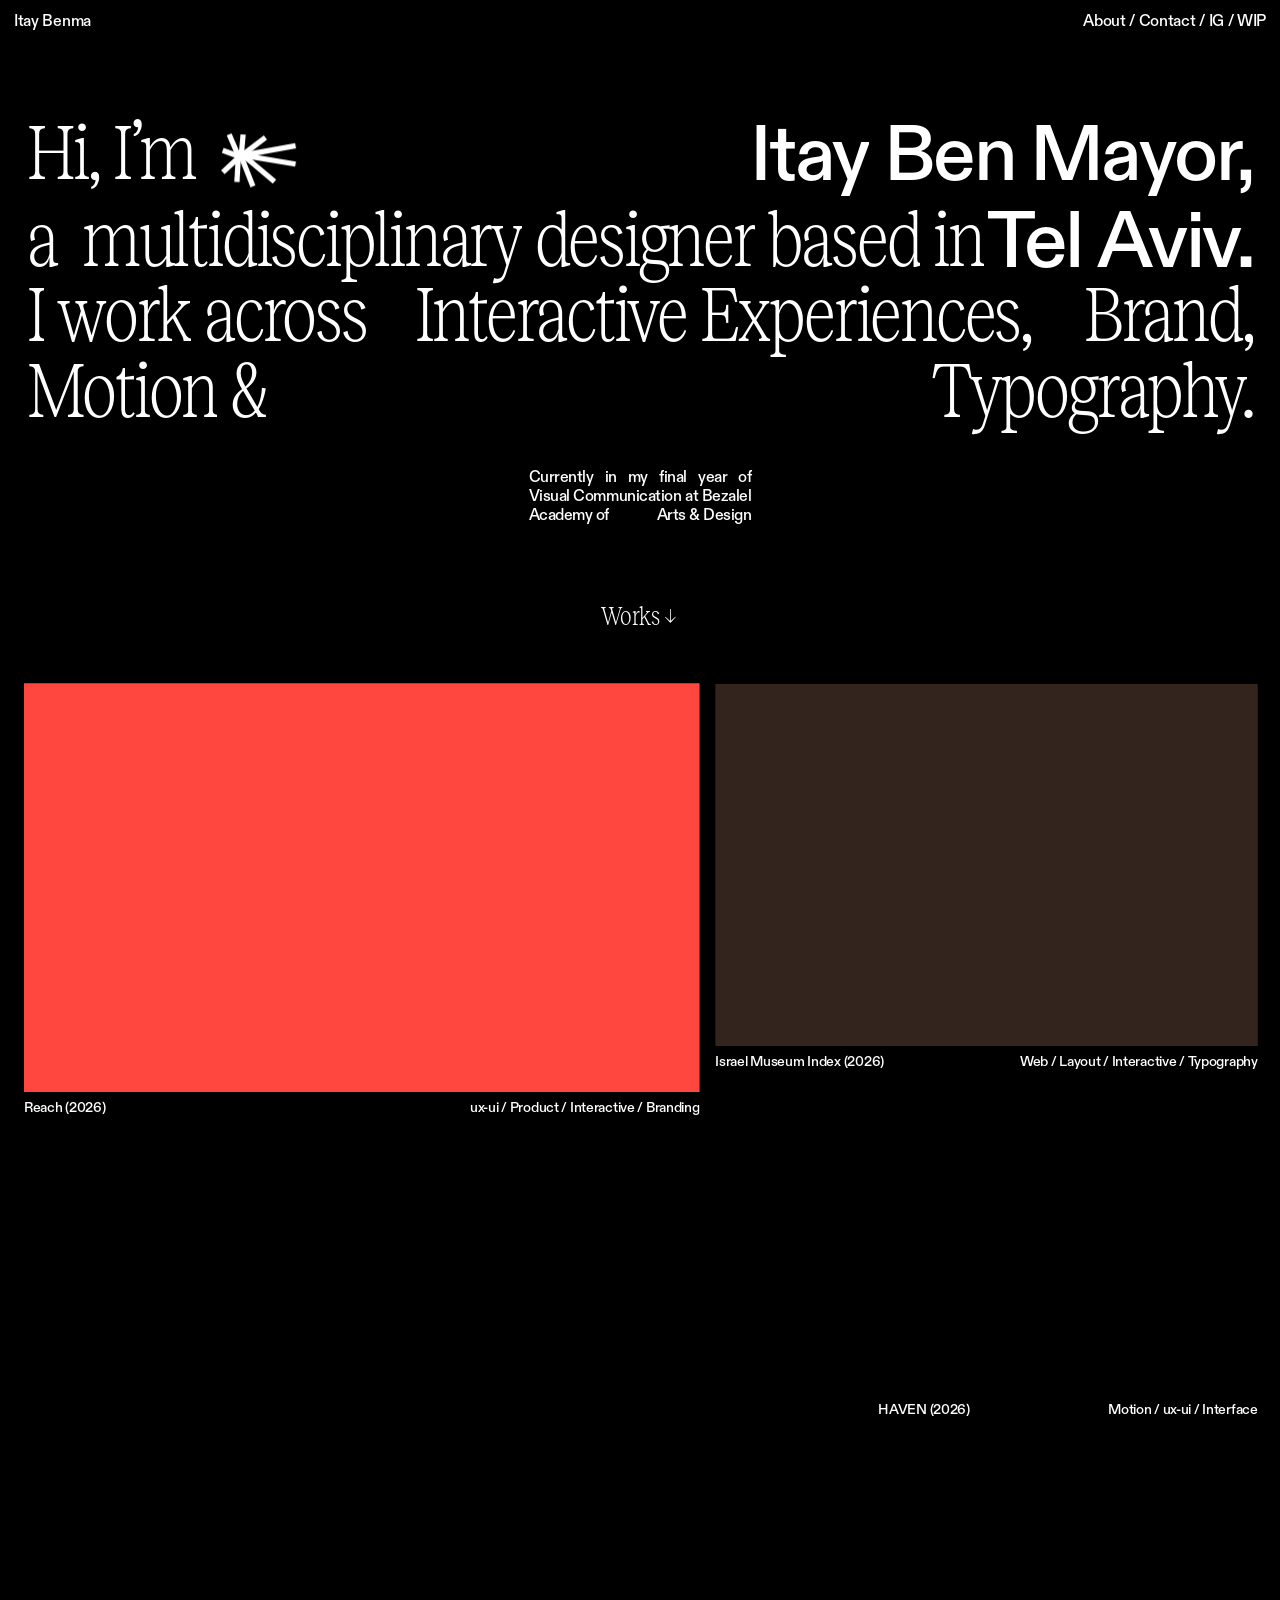
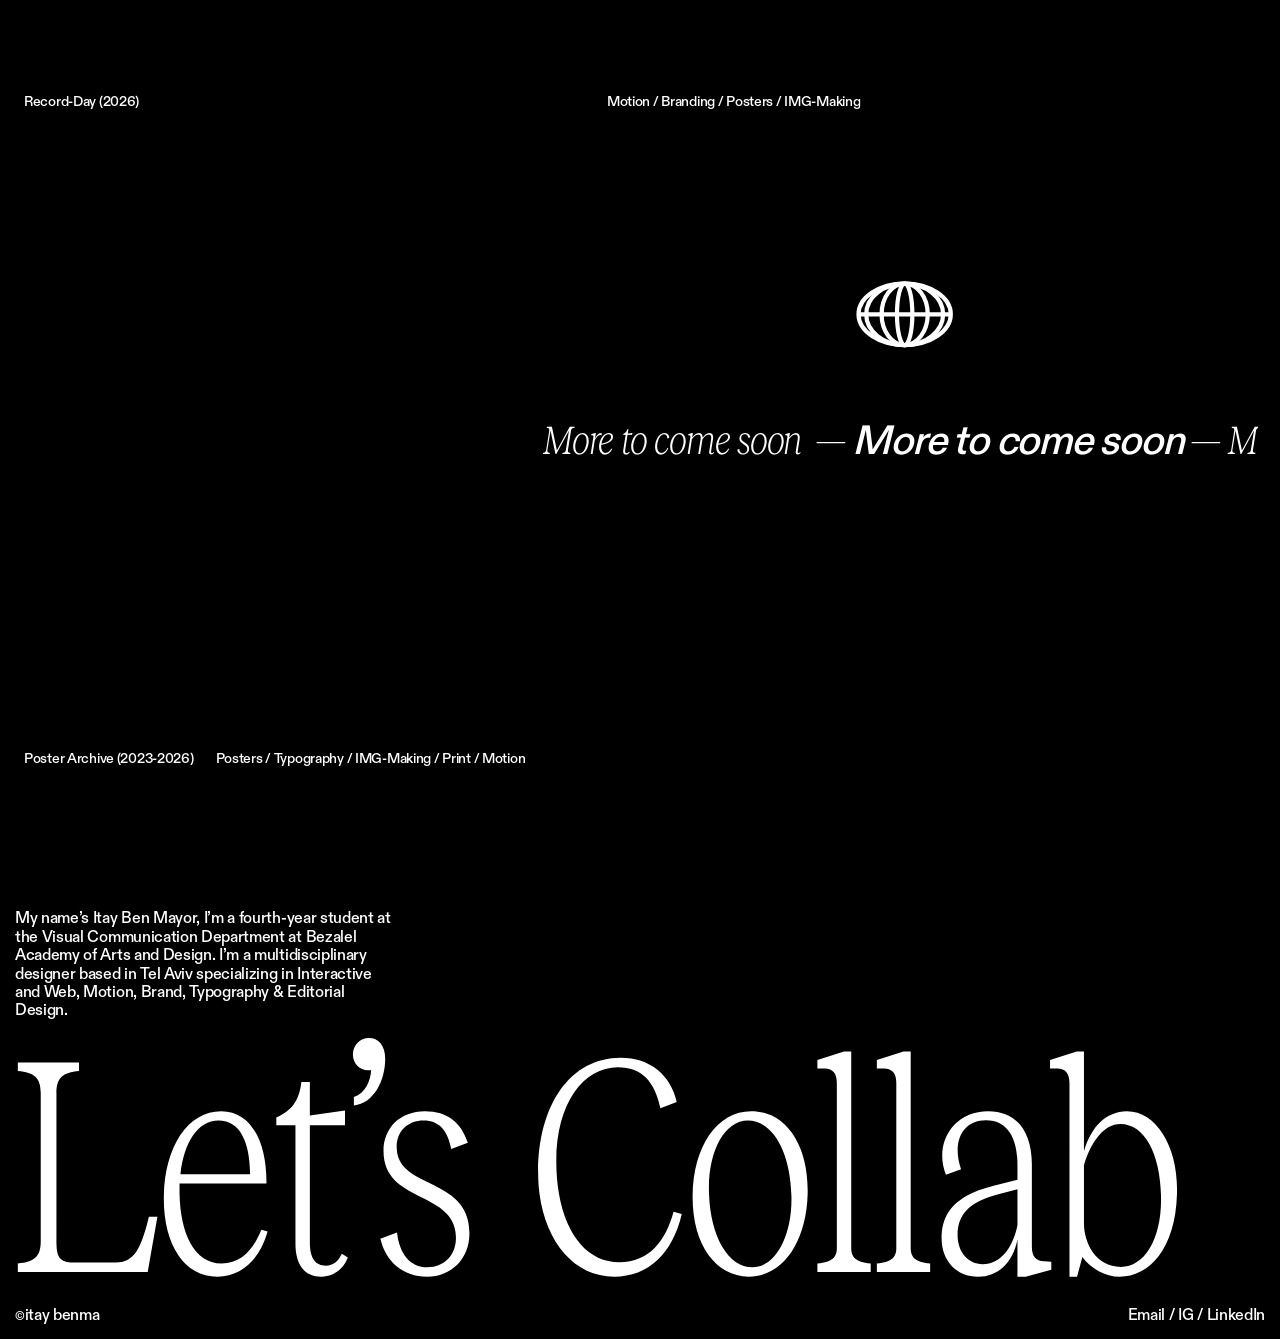
==== commit daa0bf67: "WIP: back in the menu on computers only; Meeting no. 3 opens with the system, the Reach interview (a" ====
--- a/index.html
+++ b/index.html
@@ -5,7 +5,7 @@
   <meta name="viewport" content="width=device-width, initial-scale=1">
   <title>Itay Benma</title>
   <link rel="icon" href="favicon.svg?v=7" type="image/svg+xml">
-  <link rel="stylesheet" href="styles.css?v=184">
+  <link rel="stylesheet" href="styles.css?v=185">
   <!-- The fonts load right away, so a new page shows up already in its own type -->
   <link rel="preload" href="fonts/ABCDiatype-Medium-Trial.woff" as="font" type="font/woff" crossorigin>
   <link rel="preload" href="fonts/RecklessCondensedS-TRIAL-Light.woff" as="font" type="font/woff" crossorigin>
@@ -44,8 +44,7 @@
     <nav class="top-bar__links">
       <a class="link-line" href="about.html">About</a> /
       <!-- Kept together: on phones they share one line in the stacked menu -->
-      <span class="top-bar__pair"><a class="link-line" href="#contact">Contact</a> / <a class="link-line" href="https://www.instagram.com/itay_benma/" target="_blank" rel="noopener"><span class="top-bar__ig">IG</span><span class="top-bar__instagram">Instagram</span></a></span> /
-      <a class="link-line" href="wip.html">WIP</a>
+      <span class="top-bar__pair"><a class="link-line" href="#contact">Contact</a> / <a class="link-line" href="https://www.instagram.com/itay_benma/" target="_blank" rel="noopener"><span class="top-bar__ig">IG</span><span class="top-bar__instagram">Instagram</span></a></span><span class="top-bar__wip"> / <a class="link-line" href="wip.html">WIP</a></span><!-- computers only -->
     </nav>
   </header>
 
--- a/styles.css
+++ b/styles.css
@@ -1947,6 +1947,11 @@
   .process__strip--even > * + * + * {
     width: auto;
     height: 60vw;
+  }
+
+  /* The WIP page is for computers: phones don't get its link */
+  .top-bar__wip {
+    display: none;
   }
 
   /* No hover on phones: no fading, and the line marks the open row instead */
